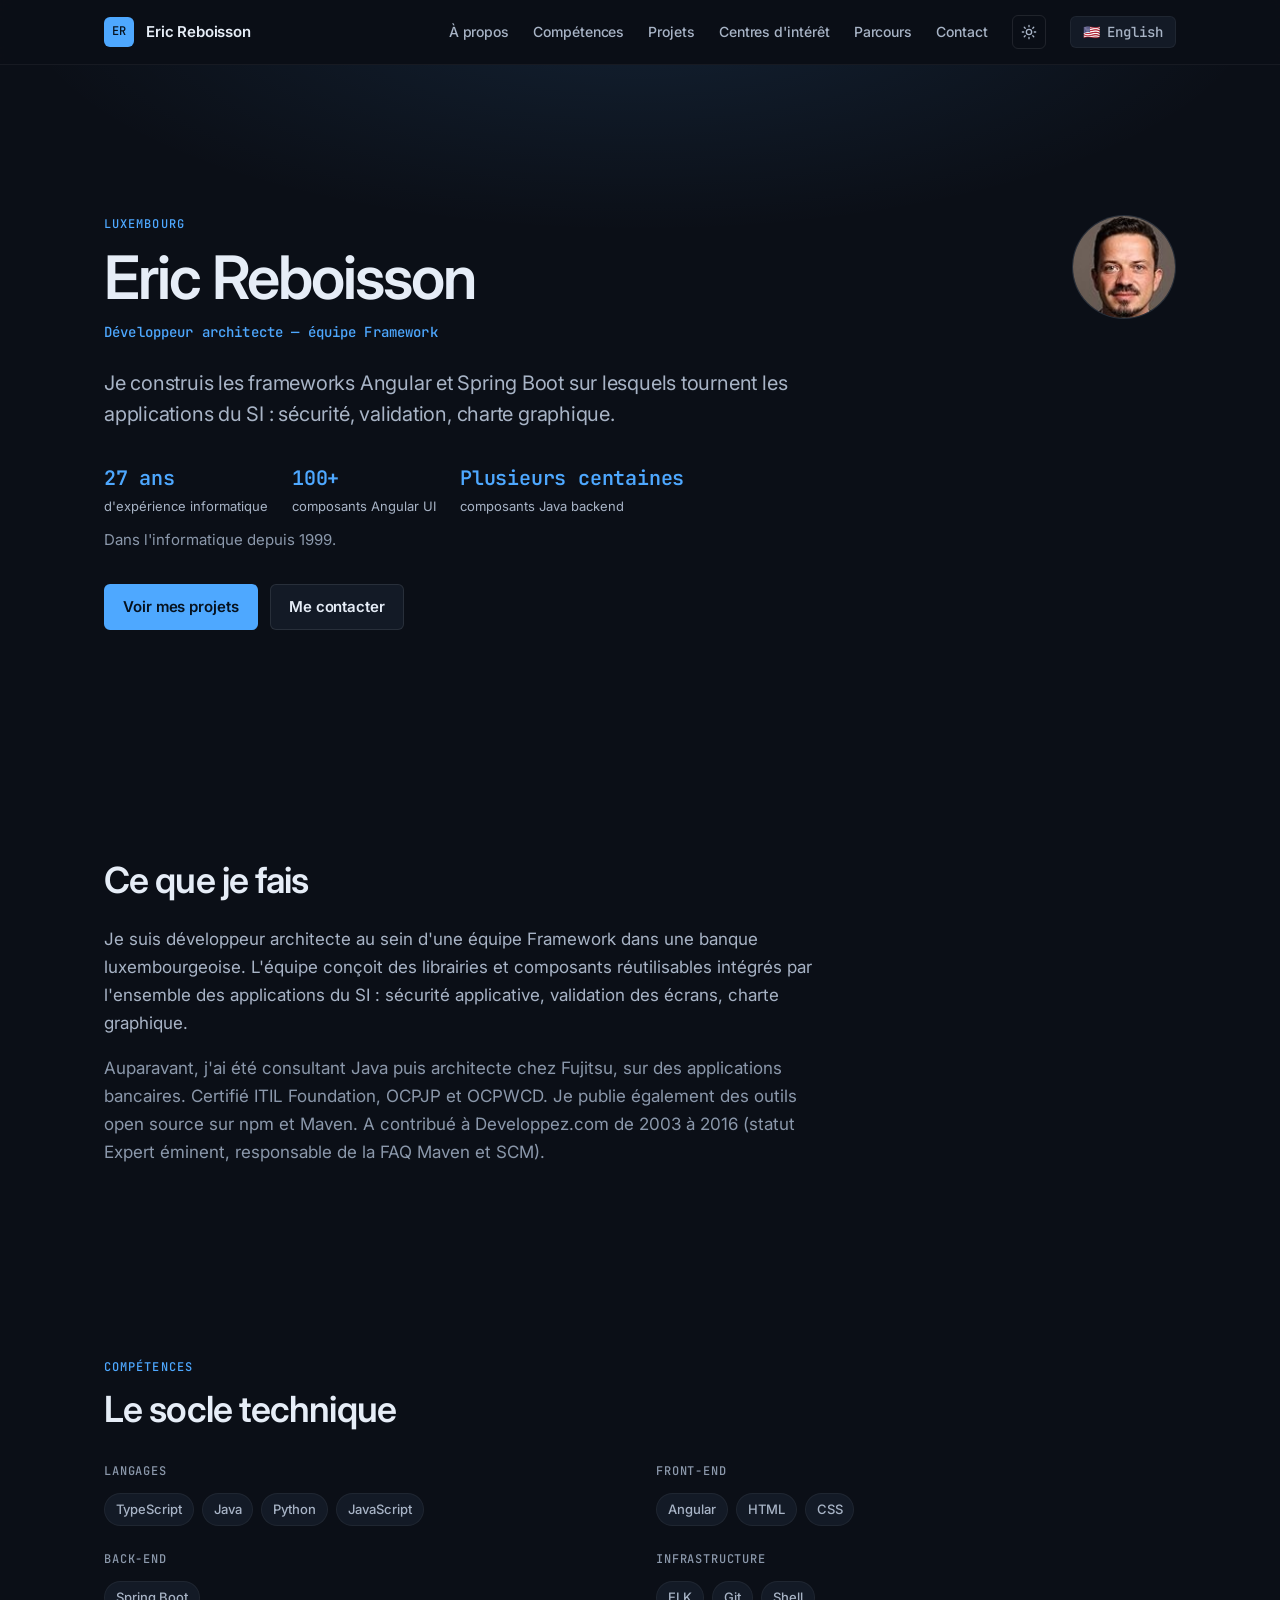
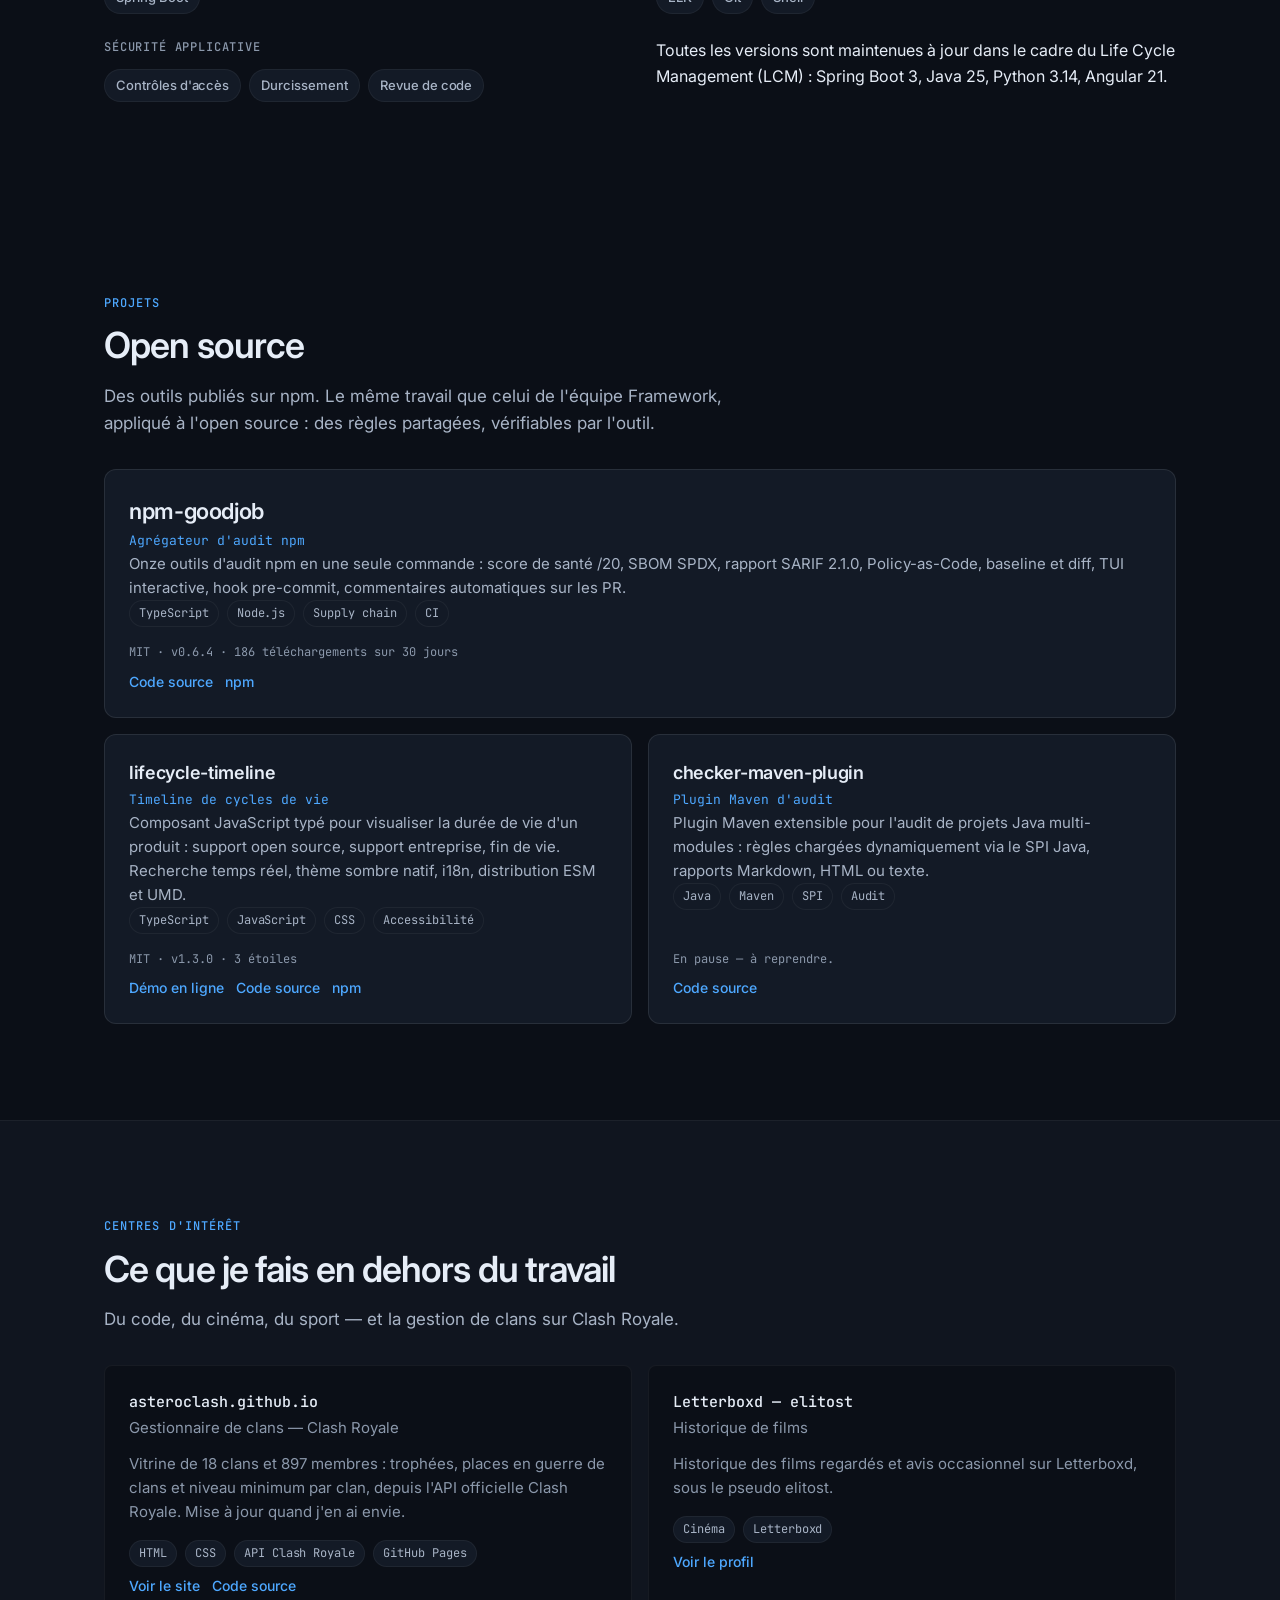
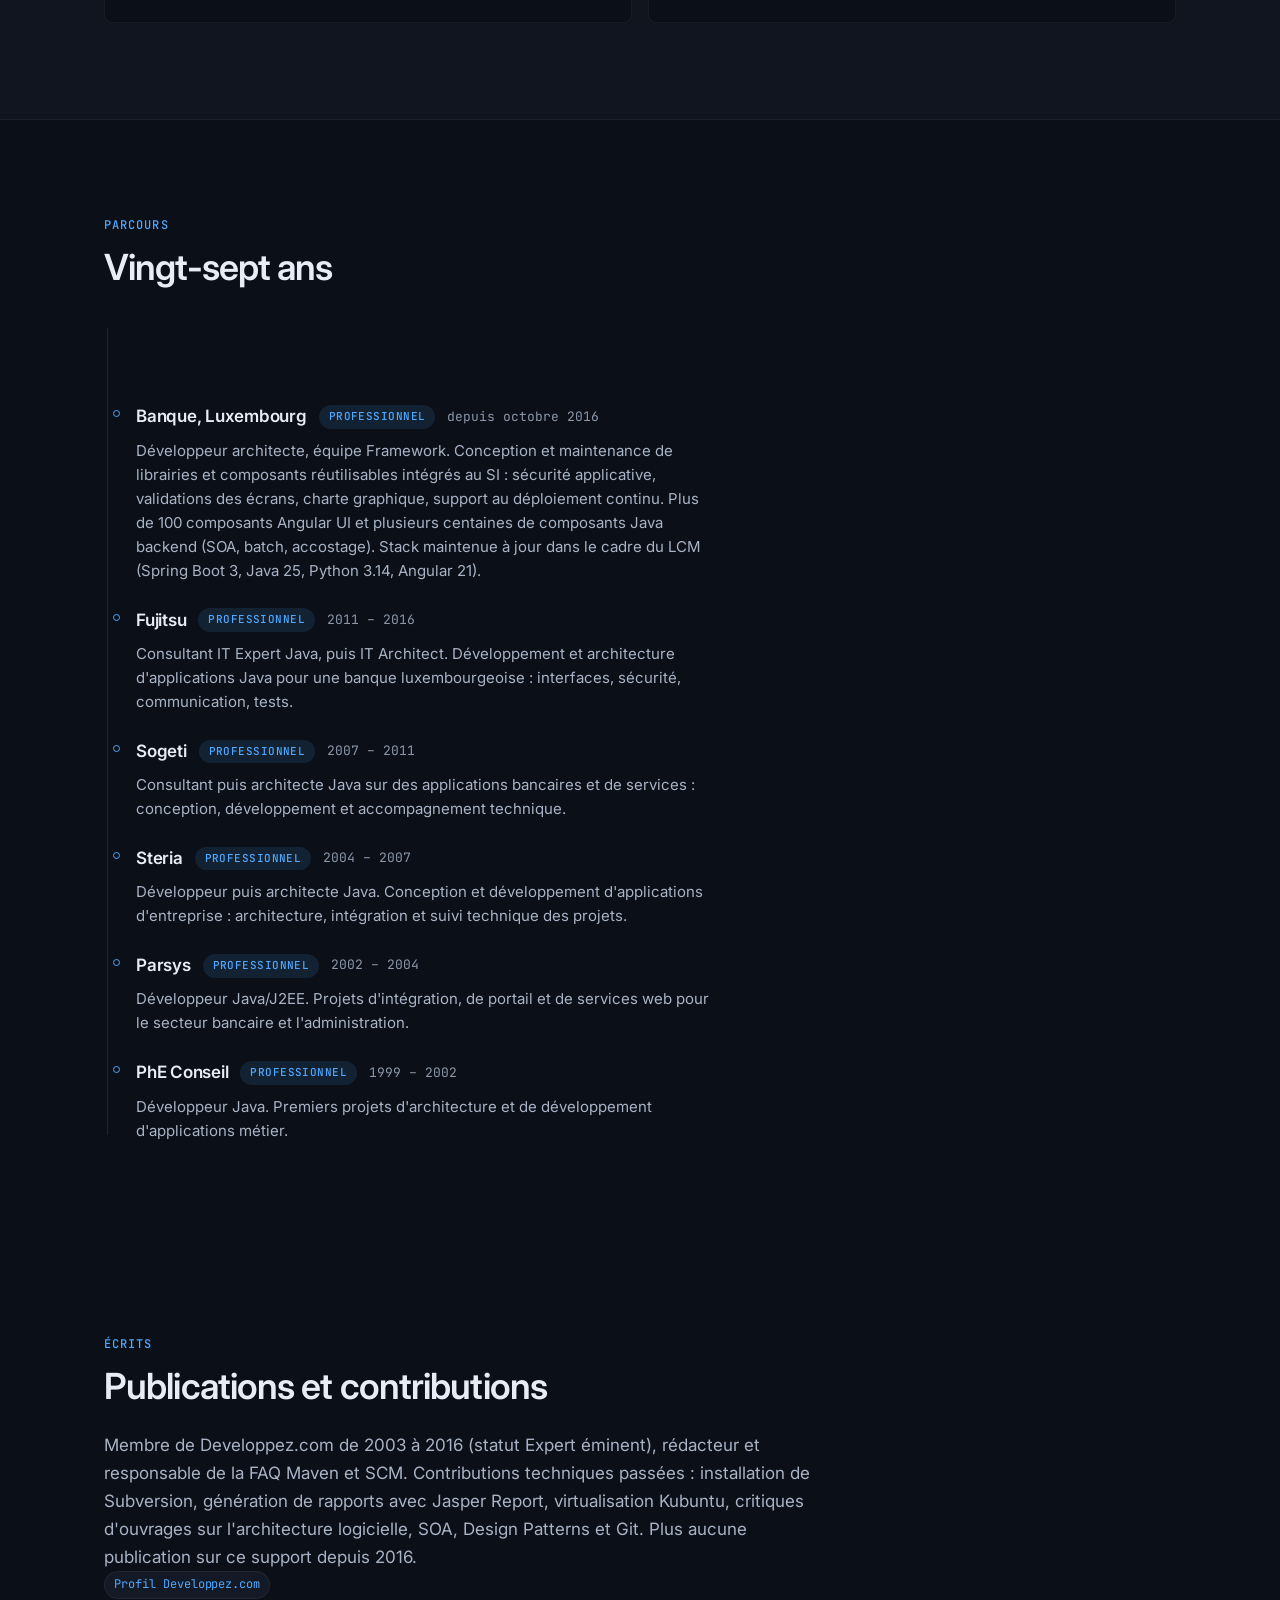
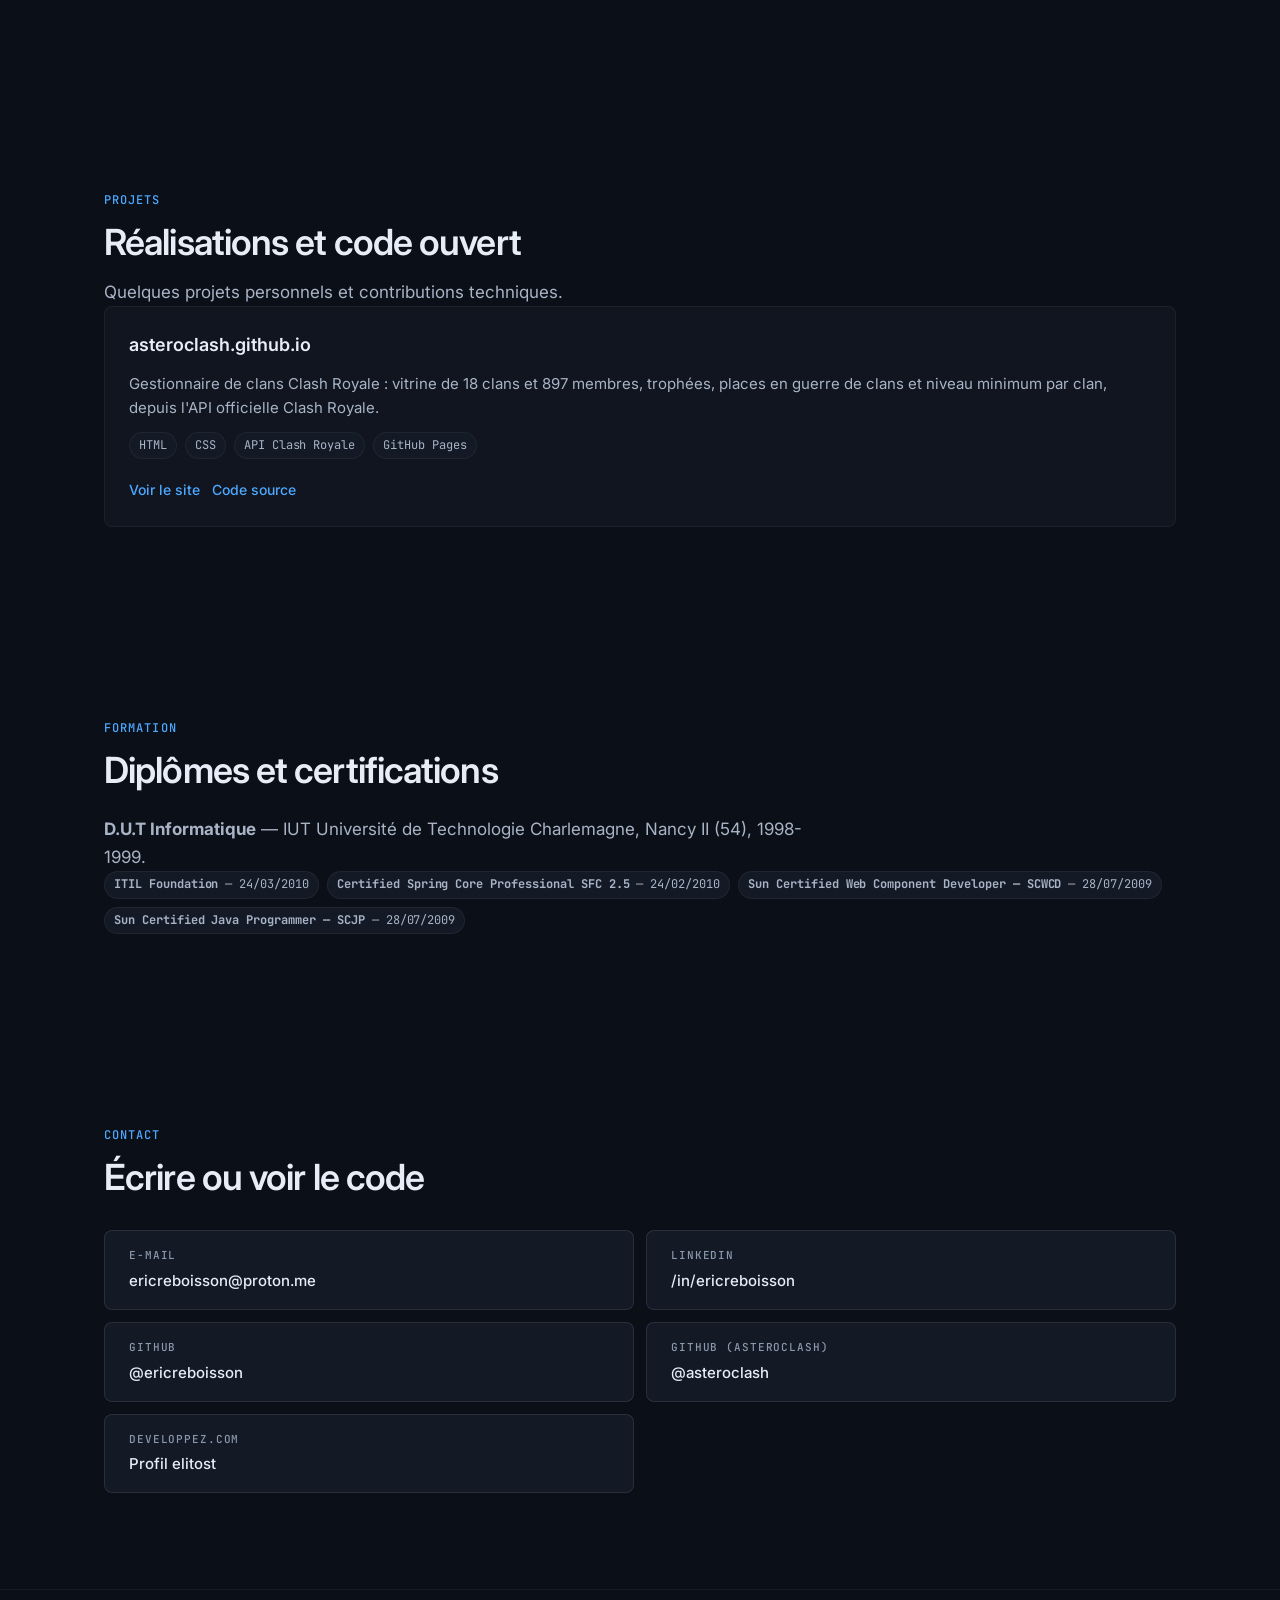
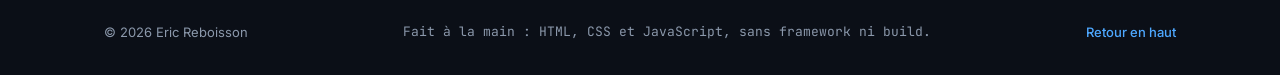
==== index.html @ 98c4a2ef "Ajouter section Projets, corriger sitemap et doublon --d - sitemap: ajouter index-en.html - Projets:" ====
<!DOCTYPE html>
<html lang="fr" data-theme="dark">
<head>
  <meta charset="UTF-8">
  <meta name="viewport" content="width=device-width, initial-scale=1">

  <!-- ===================================================================
       SEO — Modifiez title et description pour adapter la page à votre SEO.
       =================================================================== -->
  <title>Eric Reboisson — Développeur architecte, Luxembourg</title>
  <meta name="description" content="Développeur architecte au Luxembourg. Je construis des frameworks Angular et Spring Boot pour la sécurité applicative, la validation et la charte graphique des applications bancaires. Java, TypeScript, Python, open source.">
  <meta name="author" content="Eric Reboisson">
  <meta name="keywords" content="Spring Boot, Java, Python, Angular, TypeScript, sécurité applicative, architecture logicielle, SOA, batch, accostage, Luxembourg, ITIL, OCPJP, OCPWCD, développeur architecte, LCM, Developpez.com">
  <link rel="canonical" href="https://ericreboisson.github.io/">

  <!-- Open Graph — l'image est générée en 1200x630 (voir README) -->
  <meta property="og:type" content="website">
  <meta property="og:url" content="https://ericreboisson.github.io/">
  <meta property="og:title" content="Eric Reboisson — Développeur architecte">
  <meta property="og:description" content="Développeur architecte au Luxembourg. Je construis les frameworks Angular et Spring Boot sur lesquels tournent les applications du SI : sécurité, validation, charte graphique.">
  <meta property="og:image" content="https://ericreboisson.github.io/assets/og-image.png">
  <meta property="og:image:width" content="1200">
  <meta property="og:image:height" content="630">
  <meta property="og:locale" content="fr_LU">
  <meta property="og:site_name" content="Eric Reboisson">

  <!-- Twitter / X -->
  <meta name="twitter:card" content="summary_large_image">
  <meta name="twitter:title" content="Eric Reboisson — Développeur architecte">
  <meta name="twitter:description" content="Développeur architecte au Luxembourg. Frameworks Angular et Spring Boot, sécurité applicative, validation, charte graphique. Open source.">
  <meta name="twitter:image" content="https://ericreboisson.github.io/assets/og-image.png">

  <link rel="icon" href="assets/favicon.svg" type="image/svg+xml">

  <script type="application/ld+json">
  {
    "@context": "https://schema.org",
    "@type": "Person",
    "name": "Eric Reboisson",
    "jobTitle": "Développeur architecte",
    "worksFor": {
      "@type": "Organization",
      "name": "Banque, Luxembourg"
    },
    "knowsAbout": [
      "Spring Boot", "Java", "Python", "Angular", "TypeScript",
      "sécurité applicative", "architecture logicielle", "SOA", "batch", "accostage"
    ],
    "url": "https://ericreboisson.github.io/",
    "sameAs": [
      "https://www.linkedin.com/in/ericreboisson/",
      "https://github.com/ericreboisson",
      "https://www.developpez.com/user/profil/23974/elitost"
    ],
    "alumniOf": [
      {
        "@type": "Organization",
        "name": "Fujitsu"
      }
    ]
  }
  </script>

  <!-- Typographies : Inter (texte) + JetBrains Mono (labels techniques) -->
  <link rel="preconnect" href="https://fonts.googleapis.com">
  <link rel="preconnect" href="https://fonts.gstatic.com" crossorigin>
  <link rel="stylesheet" href="https://fonts.googleapis.com/css2?family=Inter:wght@300;400;500;600;700&family=JetBrains+Mono:wght@400;500&display=swap">

  <link rel="stylesheet" href="style.css?v=2">

  <!-- ===================================================================
       Thème : appliqué AVANT le premier rendu pour éviter le flash blanc.
       1. classe "js"  -> autorise le CSS à masquer les blocs à animer.
                          Sans JavaScript, cette classe est absente et
                          tout le contenu reste visible (repli progressif).
       2. data-theme   -> choix mémorisé, sinon thème sombre par défaut.
       =================================================================== -->
  <script>
    (function () {
      var r = document.documentElement;
      r.classList.add('js');
      try {
        var saved = localStorage.getItem('er-theme');
        r.setAttribute('data-theme', saved || 'dark');
      } catch (e) {
        r.setAttribute('data-theme', 'dark');
      }
    })();
  </script>
</head>

<body>
  <!-- Lien d'évitement : premier élément focusable, visible seulement au clavier -->
  <a class="skip-link" href="#contenu">Aller au contenu principal</a>

  <!-- ===================================================================
       EN-TÊTE — navigation + bascule de thème
       Pour ajouter un lien de nav : copiez un <li> et changez href + libellé.
       =================================================================== -->
  <header class="site-header">
    <div class="container header-inner">
      <a class="brand" href="#accueil">
        <span class="brand-mark" aria-hidden="true">ER</span>
        <span class="brand-name">Eric Reboisson</span>
      </a>

      <button class="nav-toggle" type="button"
              aria-expanded="false" aria-controls="nav-principale"
              aria-label="Ouvrir le menu de navigation">
        <span class="nav-toggle-bar" aria-hidden="true"></span>
        <span class="nav-toggle-bar" aria-hidden="true"></span>
        <span class="nav-toggle-bar" aria-hidden="true"></span>
      </button>

      <nav class="site-nav" id="nav-principale" aria-label="Navigation principale">
        <ul>
          <li><a href="#a-propos">À propos</a></li>
          <li><a href="#competences">Compétences</a></li>
          <li><a href="#projets">Projets</a></li>
          <li><a href="#centres-interet">Centres d'intérêt</a></li>
          <li><a href="#parcours">Parcours</a></li>
          <li><a href="#contact">Contact</a></li>
        </ul>
        <!-- Bascule clair / sombre. Le libellé est mis à jour par script.js. -->
        <button class="theme-toggle" type="button" aria-label="Passer en thème clair" aria-pressed="false">
          <svg class="icon-sun" viewBox="0 0 24 24" width="16" height="16" fill="none" stroke="currentColor" stroke-width="2" stroke-linecap="round" aria-hidden="true">
            <circle cx="12" cy="12" r="4"></circle>
            <path d="M12 2v2M12 20v2M4.9 4.9l1.4 1.4M17.7 17.7l1.4 1.4M2 12h2M20 12h2M4.9 19.1l1.4-1.4M17.7 6.3l1.4-1.4"></path>
          </svg>
          <svg class="icon-moon" viewBox="0 0 24 24" width="16" height="16" fill="none" stroke="currentColor" stroke-width="2" stroke-linecap="round" aria-hidden="true">
            <path d="M21 12.8A9 9 0 1 1 11.2 3a7 7 0 0 0 9.8 9.8z"></path>
          </svg>
        </button>
        <!-- Changement de langue -->
        <a class="lang-switch" href="index-en.html" hreflang="en">🇺🇸 English</a>
      </nav>
    </div>
  </header>

  <main id="contenu" tabindex="-1">

    <!-- =================================================================
         1. HERO — modifiez le nom, le rôle, l'accroche et les 2 boutons.
         ================================================================= -->
    <section class="hero" id="accueil">
      <div class="container hero-inner">
        <div class="hero-text">
          <p class="eyebrow reveal">Luxembourg</p>
          <h1 class="reveal" style="--d:1">Eric Reboisson</h1>
          <p class="hero-role reveal" style="--d:2">Développeur architecte — équipe Framework</p>
          <p class="hero-pitch reveal" style="--d:3">
            Je construis les frameworks Angular et Spring Boot sur lesquels tournent
            les applications du SI : sécurité, validation, charte graphique.
          </p>
          <div class="hero-metrics reveal" style="--d:4">
            <span class="hero-metric">
              <span class="hero-metric-value">27 ans</span>
              <span class="hero-metric-label">d'expérience informatique</span>
            </span>
            <span class="hero-metric">
              <span class="hero-metric-value">100+</span>
              <span class="hero-metric-label">composants Angular UI</span>
            </span>
            <span class="hero-metric">
              <span class="hero-metric-value">Plusieurs centaines</span>
              <span class="hero-metric-label">composants Java backend</span>
            </span>
          </div>
          <p class="hero-since reveal" style="--d:5">Dans l'informatique depuis 1999.</p>
          <div class="hero-actions reveal" style="--d:6">
            <a class="btn btn-primary" href="#projets">Voir mes projets</a>
            <a class="btn btn-ghost" href="#contact">Me contacter</a>
          </div>
        </div>

        <div class="hero-avatar reveal" style="--d:2">
          <!-- Photo 100x100. Déposez votre image 800x800 dans assets/avatar.jpg
               pour remplacer celle-ci (README, section « Remplacer la photo »). -->
          <img src="assets/avatar.jpg" width="88" height="88"
               alt="Portrait d'Eric Reboisson" decoding="async">
        </div>
      </div>
    </section>

    <!-- =================================================================
         2. À PROPOS — deux paragraphes. Restez factuel, n'ajoutez pas
         de promesse que vous ne pouvez pas tenir.
         ================================================================= -->
    <section class="section" id="a-propos" aria-labelledby="titre-a-propos">
      <div class="container">
        <p class="eyebrow reveal">À propos</p>
        <h2 class="section-title reveal" id="titre-a-propos" style="--d:1">Ce que je fais</h2>
        <div class="prose reveal" style="--d:2">
          <p>
            Je suis développeur architecte au sein d'une équipe Framework dans une banque
            luxembourgeoise. L'équipe conçoit des librairies et composants réutilisables
            intégrés par l'ensemble des applications du SI : sécurité applicative, validation
            des écrans, charte graphique.
          </p>
          <p>
            Auparavant, j'ai été consultant Java puis architecte chez Fujitsu, sur des
            applications bancaires. Certifié ITIL Foundation, OCPJP et OCPWCD.
            Je publie également des outils open source sur npm et Maven. A contribué
            à Developpez.com de 2003 à 2016 (statut Expert éminent, responsable de la
            FAQ Maven et SCM).
          </p>
        </div>
      </div>
    </section>

    <!-- =================================================================
         3. COMPÉTENCES — un groupe = une ligne <li>. Dupliquez un groupe
         entier pour en ajouter un nouveau.
         ================================================================= -->
    <section class="section" id="competences" aria-labelledby="titre-competences">
      <div class="container">
        <p class="eyebrow reveal">Compétences</p>
        <h2 class="section-title reveal" id="titre-competences" style="--d:1">Le socle technique</h2>

        <ul class="skills">
          <li class="skill-group reveal" style="--d:2">
            <h3>Langages</h3>
            <ul class="chips">
              <li>TypeScript</li><li>Java</li><li>Python</li><li>JavaScript</li>
            </ul>
          </li>
          <li class="skill-group reveal" style="--d:3">
            <h3>Front-end</h3>
            <ul class="chips">
              <li>Angular</li><li>HTML</li><li>CSS</li>
            </ul>
          </li>
          <li class="skill-group reveal" style="--d:4">
            <h3>Back-end</h3>
            <ul class="chips">
              <li>Spring Boot</li>
            </ul>
          </li>
          <li class="skill-group reveal" style="--d:5">
            <h3>Infrastructure</h3>
            <ul class="chips">
              <li>ELK</li><li>Git</li><li>Shell</li>
            </ul>
          </li>
          <li class="skill-group reveal" style="--d:6">
            <h3>Sécurité applicative</h3>
            <ul class="chips">
              <li>Contrôles d'accès</li><li>Durcissement</li><li>Revue de code</li>
            </ul>
          </li>
          <li class="skill-group reveal" style="--d:7">
            <p class="skill-note">
              Toutes les versions sont maintenues à jour dans le cadre du Life Cycle Management (LCM) :
              Spring Boot 3, Java 25, Python 3.14, Angular 21.
            </p>
          </li>
        </ul>
      </div>
    </section>

    <!-- =================================================================
         4. PROJETS — pour ajouter un projet : copiez un <article> complet.
         La première carte (class="project project-featured") occupe deux
         colonnes sur grand écran : c'est la mise en avant.
         ================================================================= -->
    <section class="section" id="projets" aria-labelledby="titre-projets">
      <div class="container">
        <p class="eyebrow reveal">Projets</p>
        <h2 class="section-title reveal" id="titre-projets" style="--d:1">Open source</h2>
        <p class="section-lead reveal" style="--d:2">
          Des outils publiés sur npm. Le même travail que celui de l'équipe Framework,
          appliqué à l'open source : des règles partagées, vérifiables par l'outil.
        </p>

        <div class="projects">

          <!-- Projet 1 — chef de file : npm-goodjob -->
          <article class="project project-featured reveal" style="--d:3">
            <header class="project-head">
              <h3>npm-goodjob</h3>
              <p class="project-tagline">Agrégateur d'audit npm</p>
            </header>
            <p class="project-desc">
              Onze outils d'audit npm en une seule commande : score de santé /20,
              SBOM SPDX, rapport SARIF 2.1.0, Policy-as-Code, baseline et diff,
              TUI interactive, hook pre-commit, commentaires automatiques sur les PR.
            </p>
            <ul class="chips chips-sm">
              <li>TypeScript</li><li>Node.js</li><li>Supply chain</li><li>CI</li>
            </ul>
            <p class="project-proof">MIT · v0.6.4 · 186 téléchargements sur 30 jours</p>
            <p class="project-links">
              <a href="https://github.com/ericreboisson/npm-goodjob" target="_blank" rel="noopener noreferrer">
                Code source<span class="sr-only"> (ouvre un nouvel onglet)</span>
              </a>
              <a href="https://www.npmjs.com/package/npm-goodjob" target="_blank" rel="noopener noreferrer">
                npm<span class="sr-only"> (ouvre un nouvel onglet)</span>
              </a>
            </p>
          </article>

          <!-- Projet 2 — lifecycle-timeline (démo en ligne) -->
          <article class="project reveal" style="--d:4">
            <header class="project-head">
              <h3>lifecycle-timeline</h3>
              <p class="project-tagline">Timeline de cycles de vie</p>
            </header>
            <p class="project-desc">
              Composant JavaScript typé pour visualiser la durée de vie d'un produit :
              support open source, support entreprise, fin de vie. Recherche temps réel,
              thème sombre natif, i18n, distribution ESM et UMD.
            </p>
            <ul class="chips chips-sm">
              <li>TypeScript</li><li>JavaScript</li><li>CSS</li><li>Accessibilité</li>
            </ul>
            <p class="project-proof">MIT · v1.3.0 · 3 étoiles</p>
            <p class="project-links">
              <a class="link-demo" href="https://ericreboisson.github.io/lifecycle-timeline/" target="_blank" rel="noopener noreferrer">
                Démo en ligne<span class="sr-only"> (ouvre un nouvel onglet)</span>
              </a>
              <a href="https://github.com/ericreboisson/lifecycle-timeline" target="_blank" rel="noopener noreferrer">
                Code source<span class="sr-only"> (ouvre un nouvel onglet)</span>
              </a>
              <a href="https://www.npmjs.com/package/lifecycle-timeline" target="_blank" rel="noopener noreferrer">
                npm<span class="sr-only"> (ouvre un nouvel onglet)</span>
              </a>
            </p>
          </article>

          <!-- Projet 3 — checker-maven-plugin (en pause, annoncé honnêtement) -->
          <article class="project reveal" style="--d:5">
            <header class="project-head">
              <h3>checker-maven-plugin</h3>
              <p class="project-tagline">Plugin Maven d'audit</p>
            </header>
            <p class="project-desc">
              Plugin Maven extensible pour l'audit de projets Java multi-modules :
              règles chargées dynamiquement via le SPI Java, rapports Markdown,
              HTML ou texte.
            </p>
            <ul class="chips chips-sm">
              <li>Java</li><li>Maven</li><li>SPI</li><li>Audit</li>
            </ul>
            <p class="project-proof project-proof-paused">En pause — à reprendre.</p>
            <p class="project-links">
              <a href="https://github.com/ericreboisson/checker-maven-plugin" target="_blank" rel="noopener noreferrer">
                Code source<span class="sr-only"> (ouvre un nouvel onglet)</span>
              </a>
            </p>
          </article>

        </div>
      </div>
    </section>

    <!-- =================================================================
         5. CENTRES D'INTÉRÊT — ce que je fais en dehors du travail.
         ================================================================= -->
    <section class="section section-recessed" id="centres-interet" aria-labelledby="titre-centres-interet">
      <div class="container">
        <p class="eyebrow reveal">Centres d'intérêt</p>
        <h2 class="section-title reveal" id="titre-centres-interet" style="--d:1">Ce que je fais en dehors du travail</h2>
        <p class="section-lead reveal" style="--d:2">
          Du code, du cinéma, du sport — et la gestion de clans sur Clash Royale.
        </p>

        <div class="hobbies">
          <article class="hobby reveal" style="--d:3">
            <h3>asteroclash.github.io</h3>
            <p>Gestionnaire de clans — Clash Royale</p>
            <p class="hobby-desc">
              Vitrine de 18 clans et 897 membres : trophées, places en guerre de
              clans et niveau minimum par clan, depuis l'API officielle Clash
              Royale. Mise à jour quand j'en ai envie.
            </p>
            <ul class="chips chips-sm">
              <li>HTML</li><li>CSS</li><li>API Clash Royale</li><li>GitHub Pages</li>
            </ul>
            <p class="project-links">
              <a href="https://asteroclash.github.io/" target="_blank" rel="noopener noreferrer">
                Voir le site<span class="sr-only"> (ouvre un nouvel onglet)</span>
              </a>
              <a href="https://github.com/asteroclash/asteroclash.github.io" target="_blank" rel="noopener noreferrer">
                Code source<span class="sr-only"> (ouvre un nouvel onglet)</span>
              </a>
            </p>
          </article>

          <article class="hobby reveal" style="--d:4">
            <h3>Letterboxd — elitost</h3>
            <p>Historique de films</p>
            <p class="hobby-desc">
              Historique des films regardés et avis occasionnel sur Letterboxd,
              sous le pseudo elitost.
            </p>
            <ul class="chips chips-sm">
              <li>Cinéma</li><li>Letterboxd</li>
            </ul>
            <p class="project-links">
              <a href="https://letterboxd.com/elitost/" target="_blank" rel="noopener noreferrer">
                Voir le profil<span class="sr-only"> (ouvre un nouvel onglet)</span>
              </a>
            </p>
          </article>
        </div>
      </div>
    </section>

    <!-- =================================================================
         6. PARCOURS — les entrées "Bénévolat" et "Professionnel" sont
         volontairement distinctes. Ajoutez une <li> pour un nouveau poste.
         ================================================================= -->
    <section class="section" id="parcours" aria-labelledby="titre-parcours">
      <div class="container">
        <p class="eyebrow reveal">Parcours</p>
        <h2 class="section-title reveal" id="titre-parcours" style="--d:1">Vingt-sept ans</h2>

        <ol class="timeline">
          <li class="timeline-item reveal" style="--d:2">
            <div class="timeline-marker" aria-hidden="true"></div>
            <div class="timeline-body">
              <p class="timeline-meta">
                <span class="timeline-org">Developpez.com</span>
                <span class="badge badge-volunteer">Bénévolat</span>
                <span class="timeline-period">depuis 2003</span>
              </p>
              <p class="timeline-desc">
                Rédacteur, contributeur et responsable de la FAQ Maven et SCM.
              </p>
            </div>
          </li>

          <li class="timeline-item reveal" style="--d:3">
            <div class="timeline-marker" aria-hidden="true"></div>
            <div class="timeline-body">
              <p class="timeline-meta">
                <span class="timeline-org">Banque, Luxembourg</span>
                <span class="badge badge-job">Professionnel</span>
                <span class="timeline-period">depuis octobre 2016</span>
              </p>
              <p class="timeline-desc">
                Développeur architecte, équipe Framework. Conception et maintenance
                de librairies et composants réutilisables intégrés au SI : sécurité
                applicative, validations des écrans, charte graphique, support au
                déploiement continu. Plus de 100 composants Angular UI et plusieurs
                centaines de composants Java backend (SOA, batch, accostage). Stack
                maintenue à jour dans le cadre du LCM (Spring Boot 3, Java 25,
                Python 3.14, Angular 21).
              </p>
            </div>
          </li>

          <li class="timeline-item reveal" style="--d:4">
            <div class="timeline-marker" aria-hidden="true"></div>
            <div class="timeline-body">
              <p class="timeline-meta">
                <span class="timeline-org">Fujitsu</span>
                <span class="badge badge-job">Professionnel</span>
                <span class="timeline-period">2011 – 2016</span>
              </p>
              <p class="timeline-desc">
                Consultant IT Expert Java, puis IT Architect. Développement et
                architecture d'applications Java pour une banque luxembourgeoise :
                interfaces, sécurité, communication, tests.
              </p>
            </div>
          </li>

          <li class="timeline-item reveal" style="--d:5">
            <div class="timeline-marker" aria-hidden="true"></div>
            <div class="timeline-body">
              <p class="timeline-meta">
                <span class="timeline-org">Sogeti</span>
                <span class="badge badge-job">Professionnel</span>
                <span class="timeline-period">2007 – 2011</span>
              </p>
              <p class="timeline-desc">
                Consultant puis architecte Java sur des applications bancaires et
                de services : conception, développement et accompagnement technique.
              </p>
            </div>
          </li>

          <li class="timeline-item reveal" style="--d:6">
            <div class="timeline-marker" aria-hidden="true"></div>
            <div class="timeline-body">
              <p class="timeline-meta">
                <span class="timeline-org">Steria</span>
                <span class="badge badge-job">Professionnel</span>
                <span class="timeline-period">2004 – 2007</span>
              </p>
              <p class="timeline-desc">
                Développeur puis architecte Java. Conception et développement
                d'applications d'entreprise : architecture, intégration et suivi
                technique des projets.
              </p>
            </div>
          </li>

          <li class="timeline-item reveal" style="--d:7">
            <div class="timeline-marker" aria-hidden="true"></div>
            <div class="timeline-body">
              <p class="timeline-meta">
                <span class="timeline-org">Parsys</span>
                <span class="badge badge-job">Professionnel</span>
                <span class="timeline-period">2002 – 2004</span>
              </p>
              <p class="timeline-desc">
                Développeur Java/J2EE. Projets d'intégration, de portail et de
                services web pour le secteur bancaire et l'administration.
              </p>
            </div>
          </li>

          <li class="timeline-item reveal" style="--d:8">
            <div class="timeline-marker" aria-hidden="true"></div>
            <div class="timeline-body">
              <p class="timeline-meta">
                <span class="timeline-org">PhE Conseil</span>
                <span class="badge badge-job">Professionnel</span>
                <span class="timeline-period">1999 – 2002</span>
              </p>
              <p class="timeline-desc">
                Développeur Java. Premiers projets d'architecture et de développement
                d'applications métier.
              </p>
            </div>
          </li>
        </ol>
      </div>
    </section>

    <!-- =================================================================
         6bis. ÉCRITS — publications et contributions techniques.
         ================================================================= -->
    <section class="section" id="ecrits" aria-labelledby="titre-ecrits">
      <div class="container">
        <p class="eyebrow reveal">Écrits</p>
        <h2 class="section-title reveal" id="titre-ecrits" style="--d:1">Publications et contributions</h2>
        <div class="prose reveal" style="--d:2">
          <p>
            Membre de Developpez.com de 2003 à 2016 (statut Expert éminent),
            rédacteur et responsable de la FAQ Maven et SCM. Contributions
            techniques passées : installation de Subversion, génération de
            rapports avec Jasper Report, virtualisation Kubuntu, critiques
            d'ouvrages sur l'architecture logicielle, SOA, Design Patterns
            et Git. Plus aucune publication sur ce support depuis 2016.
          </p>
        </div>
        <ul class="chips chips-sm reveal" style="--d:3">
          <li><a href="https://www.developpez.com/user/profil/23974/elitost" target="_blank" rel="noopener noreferrer">Profil Developpez.com<span class="sr-only"> (ouvre un nouvel onglet)</span></a></li>
        </ul>
      </div>
    </section>

    <!-- =================================================================
         6bis. PROJETS — réalisations et code ouvert.
         ================================================================= -->
    <section class="section" id="projets" aria-labelledby="titre-projets">
      <div class="container">
        <p class="eyebrow reveal">Projets</p>
        <h2 class="section-title reveal" id="titre-projets" style="--d:1">Réalisations et code ouvert</h2>
        <p class="section-lead reveal" style="--d:2">
          Quelques projets personnels et contributions techniques.
        </p>
        <ul class="projects-grid reveal" style="--d:3">
          <li class="project-card reveal" style="--d:4">
            <h3 class="project-title">asteroclash.github.io</h3>
            <p class="project-desc">
              Gestionnaire de clans Clash Royale : vitrine de 18 clans et
              897 membres, trophées, places en guerre de clans et niveau
              minimum par clan, depuis l'API officielle Clash Royale.
            </p>
            <ul class="chips chips-sm">
              <li>HTML</li><li>CSS</li><li>API Clash Royale</li><li>GitHub Pages</li>
            </ul>
            <p class="project-links">
              <a href="https://asteroclash.github.io/" target="_blank" rel="noopener noreferrer">
                Voir le site<span class="sr-only"> (ouvre un nouvel onglet)</span>
              </a>
              <a href="https://github.com/asteroclash/asteroclash.github.io" target="_blank" rel="noopener noreferrer">
                Code source<span class="sr-only"> (ouvre un nouvel onglet)</span>
              </a>
            </p>
          </li>
          <!-- Ajoutez d'autres projets ici, en répliquant le <li> ci-dessus -->
        </ul>
      </div>
    </section>

    <!-- =================================================================
         7. FORMATION — diplômes et certifications.
         ================================================================= -->
    <section class="section" id="formation" aria-labelledby="titre-formation">
      <div class="container">
        <p class="eyebrow reveal">Formation</p>
        <h2 class="section-title reveal" id="titre-formation" style="--d:1">Diplômes et certifications</h2>
        <div class="prose reveal" style="--d:2">
          <p>
            <strong>D.U.T Informatique</strong> — IUT Université de Technologie Charlemagne, Nancy II (54),
            1998-1999.
          </p>
        </div>
        <ul class="chips chips-sm reveal" style="--d:3">
          <li><strong>ITIL Foundation</strong> — 24/03/2010</li>
          <li><strong>Certified Spring Core Professional SFC 2.5</strong> — 24/02/2010</li>
          <li><strong>Sun Certified Web Component Developer — SCWCD</strong> — 28/07/2009</li>
          <li><strong>Sun Certified Java Programmer — SCJP</strong> — 28/07/2009</li>
        </ul>
      </div>
    </section>

    <!-- =================================================================
         8. CONTACT — quatre liens, aucun formulaire, aucun backend.
         Modifiez les href ci-dessous pour changer de coordonnées.
         ================================================================= -->
    <section class="section" id="contact" aria-labelledby="titre-contact">
      <div class="container">
        <p class="eyebrow reveal">Contact</p>
        <h2 class="section-title reveal" id="titre-contact" style="--d:1">Écrire ou voir le code</h2>

        <ul class="contact-list">
          <li class="contact-item reveal" style="--d:2">
            <span class="contact-label">E-mail</span>
            <a class="contact-value" href="mailto:ericreboisson@proton.me">ericreboisson@proton.me</a>
          </li>
          <li class="contact-item reveal" style="--d:3">
            <span class="contact-label">LinkedIn</span>
            <a class="contact-value" href="https://www.linkedin.com/in/ericreboisson/" target="_blank" rel="noopener noreferrer">
              /in/ericreboisson<span class="sr-only"> (ouvre un nouvel onglet)</span>
            </a>
          </li>
          <li class="contact-item reveal" style="--d:4">
            <span class="contact-label">GitHub</span>
            <a class="contact-value" href="https://github.com/ericreboisson" target="_blank" rel="noopener noreferrer">
              @ericreboisson<span class="sr-only"> (ouvre un nouvel onglet)</span>
            </a>
          </li>
          <li class="contact-item reveal" style="--d:5">
            <span class="contact-label">GitHub (asteroclash)</span>
            <a class="contact-value" href="https://github.com/asteroclash" target="_blank" rel="noopener noreferrer">
              @asteroclash<span class="sr-only"> (ouvre un nouvel onglet)</span>
            </a>
          </li>
          <li class="contact-item reveal" style="--d:6">
            <span class="contact-label">Developpez.com</span>
            <a class="contact-value" href="https://www.developpez.com/user/profil/23974/elitost" target="_blank" rel="noopener noreferrer">
              Profil elitost<span class="sr-only"> (ouvre un nouvel onglet)</span>
            </a>
          </li>
        </ul>
      </div>
    </section>

  </main>

  <!-- =====================================================================
       8. PIED DE PAGE
       ===================================================================== -->
  <footer class="site-footer">
    <div class="container footer-inner">
      <p>&copy; <span id="annee"></span> Eric Reboisson</p>
      <p class="footer-note">Fait à la main : HTML, CSS et JavaScript, sans framework ni build.</p>
      <a class="footer-top" href="#accueil">Retour en haut</a>
    </div>
  </footer>

  <script src="script.js?v=2" defer></script>
</body>
</html>
---- style.css ----
/* =============================================================================
   Eric Reboisson — feuille de style
   -----------------------------------------------------------------------------
   Sommaire
     1. Jetons de design (variables CSS)   -> MODIFIEZ ICI LES COULEURS
     2. Bases et réinitialisation
     3. Utilitaires (accessibilité)
     4. Animations d'apparition au scroll
     5. En-tête et navigation
     6. Hero
     7. Sections, titres
     8. Compétences
     9. Projets
     10. Loisirs
     11. Parcours
     12. Contact
     13. Pied de page
     14. Points de rupture
   ========================================================================== */

/* =============================================================================
   1. JETONS DE DESIGN
   Toutes les couleurs de la page viennent d'ici. Le thème sombre est la valeur
   par defaut ; le theme clair est pose sur [data-theme="light"].
   Pour changer la couleur d'accent, modifiez --accent (et --accent-hover).
   ========================================================================== */

:root {
  /* --- Couleurs : theme sombre (defaut) --- */
  --bg:            #0B0F17;
  --panel:         #10151F;
  --surface:       #131A26;
  --border:        rgba(255, 255, 255, 0.09);
  --border-subtle: rgba(255, 255, 255, 0.05);
  --text:          #E6EDF7;
  --text-2:        #A8B4C6;
  --text-3:        #8B98AB;
  --accent:        #4EA8FF;
  --accent-hover:  #7BBEFF;
  --accent-soft:   rgba(78, 168, 255, 0.12);
  --btn-primary-bg: #4EA8FF;
  --btn-primary-fg: #06121F;

  /* --- Typographie --- */
  --font-sans: 'Inter', -apple-system, BlinkMacSystemFont, 'Segoe UI', Roboto, 'Helvetica Neue', Arial, sans-serif;
  --font-mono: 'JetBrains Mono', ui-monospace, SFMono-Regular, 'SF Mono', Menlo, Consolas, monospace;

  /* --- Echelle d'espacement (grille de 8 px) --- */
  --sp-1: 4px;
  --sp-2: 8px;
  --sp-3: 12px;
  --sp-4: 16px;
  --sp-5: 24px;
  --sp-6: 32px;
  --sp-7: 48px;
  --sp-8: 64px;
  --sp-9: 96px;

  /* --- Rayons --- */
  --r-sm: 6px;
  --r-md: 8px;
  --r-lg: 12px;

  /* --- Structure --- */
  --container: 1120px;
  --header-h: 60px;

  /* --- Mouvement --- */
  --ease: cubic-bezier(0.16, 1, 0.3, 1);
  --dur: 600ms;
}

[data-theme="light"] {
  --bg:            #FFFFFF;
  --panel:         #F6F8FB;
  --surface:       #FFFFFF;
  --border:        #D8E0EA;
  --border-subtle: #E9EEF4;
  --text:          #0B1220;
  --text-2:        #3D4A5C;
  --text-3:        #55637A;
  --accent:        #0A66C4;
  --accent-hover:  #0857A6;
  --accent-soft:   rgba(10, 102, 196, 0.09);
  --btn-primary-bg: #0A66C4;
  --btn-primary-fg: #FFFFFF;
}

/* =============================================================================
   2. BASES ET REINITIALISATION
   ========================================================================== */

*, *::before, *::after { box-sizing: border-box; }

* { margin: 0; padding: 0; }

html {
  -webkit-text-size-adjust: 100%;
  scroll-behavior: smooth;
  /* Compense la hauteur de l'en-tete colle lors d'un saut d'ancre. */
  scroll-padding-top: calc(var(--header-h) + 16px);
}

body {
  font-family: var(--font-sans);
  /* cv01 / ss03 : les variantes OpenType d'Inter, pour un rendu plus geometrique. */
  font-feature-settings: 'cv01' 'ss03';
  background: var(--bg);
  color: var(--text);
  line-height: 1.6;
  -webkit-font-smoothing: antialiased;
  -moz-osx-font-smoothing: grayscale;
  /* Empeche tout debordement horizontal, source n°1 de mise en page cassee. */
  overflow-x: hidden;
}

/* Enfants de grille ou de flex : min-width: 0 les empeche de deborder de leur
   colonne quand ils contiennent une chaine insécable (URL, identifiant). */
.hero-text,
.project-head,
.timeline-body { min-width: 0; }

img { max-width: 100%; display: block; }

a { color: var(--accent); text-decoration: none; }
a:hover { color: var(--accent-hover); }

:focus-visible {
  outline: 2px solid var(--accent);
  outline-offset: 3px;
  border-radius: var(--r-sm);
}

ul, ol { list-style: none; }

.container {
  width: 100%;
  max-width: var(--container);
  margin-inline: auto;
  padding-inline: var(--sp-5);
}

/* =============================================================================
   3. UTILITAIRES (accessibilite)
   ========================================================================== */

/* Reserve aux lecteurs d'ecran : invisible, mais lu. */
.sr-only {
  position: absolute;
  width: 1px; height: 1px;
  padding: 0; margin: -1px;
  overflow: hidden;
  clip: rect(0 0 0 0);
  white-space: nowrap;
  border: 0;
}

/* Lien d'evitement : masque jusqu'a recevoir le focus. */
.skip-link {
  position: absolute;
  top: var(--sp-2);
  left: var(--sp-2);
  z-index: 100;
  padding: var(--sp-2) var(--sp-4);
  background: var(--accent);
  color: var(--btn-primary-fg);
  font-size: 0.875rem;
  font-weight: 600;
  border-radius: var(--r-sm);
  transform: translateY(-200%);
  transition: transform 200ms var(--ease);
}
.skip-link:focus { transform: translateY(0); color: var(--btn-primary-fg); }

/* =============================================================================
   4. ANIMATIONS D'APPARITION AU SCROLL
   Regle importante : l'etat masque n'existe que si la classe "js" est presente
   sur <html> (ajoutee par le script inline de index.html). Sans JavaScript,
   rien n'est masque et tout le contenu reste lisible.
   ========================================================================== */

.js .reveal {
  opacity: 0;
  transform: translateY(12px);
  transition:
    opacity var(--dur) var(--ease),
    transform var(--dur) var(--ease);
  /* --d : decalage en cascade, defini en HTML sur chaque bloc. */
  transition-delay: calc(var(--d, 0) * 80ms);
}

.js .reveal.is-visible {
  opacity: 1;
  transform: none;
}

/* Preference systeme : pas d'animation, et surtout rien de masque. */
@media (prefers-reduced-motion: reduce) {
  html { scroll-behavior: auto; }
  .js .reveal {
    opacity: 1;
    transform: none;
    transition: none;
  }
  * { animation-duration: 0.01ms !important; transition-duration: 0.01ms !important; }
}

/* =============================================================================
   5. EN-TETE ET NAVIGATION
   ========================================================================== */

.site-header {
  position: sticky;
  top: 0;
  z-index: 50;
  background: color-mix(in srgb, var(--bg) 82%, transparent);
  -webkit-backdrop-filter: blur(12px) saturate(140%);
  backdrop-filter: blur(12px) saturate(140%);
  border-bottom: 1px solid var(--border-subtle);
}

.header-inner {
  display: flex;
  align-items: center;
  justify-content: space-between;
  gap: var(--sp-4);
  height: var(--header-h);
}

.brand {
  display: flex;
  align-items: center;
  gap: var(--sp-3);
  color: var(--text);
  font-weight: 600;
  letter-spacing: -0.01em;
}

.brand-mark {
  display: grid;
  place-items: center;
  width: 30px; height: 30px;
  background: var(--accent);
  color: var(--btn-primary-fg);
  font-family: var(--font-mono);
  font-size: 0.75rem;
  font-weight: 500;
  letter-spacing: 0.02em;
  border-radius: var(--r-sm);
}

.brand-name { font-size: 0.9375rem; }

/* --- Bouton burger (mobile uniquement) --- */
.nav-toggle {
  display: none;
  flex-direction: column;
  justify-content: center;
  gap: 4px;
  width: 40px; height: 40px;
  padding: 0 9px;
  background: none;
  border: 1px solid var(--border);
  border-radius: var(--r-sm);
  cursor: pointer;
}
.nav-toggle-bar {
  display: block;
  height: 1.5px;
  width: 100%;
  background: var(--text);
  border-radius: 2px;
  transition: transform 260ms var(--ease), opacity 200ms var(--ease);
}
/* Etat ouvert : les trois barres forment une croix. */
.nav-toggle[aria-expanded="true"] .nav-toggle-bar:nth-child(1) { transform: translateY(5.5px) rotate(45deg); }
.nav-toggle[aria-expanded="true"] .nav-toggle-bar:nth-child(2) { opacity: 0; }
.nav-toggle[aria-expanded="true"] .nav-toggle-bar:nth-child(3) { transform: translateY(-5.5px) rotate(-45deg); }

/* --- Liens de navigation --- */
.site-nav {
  display: flex;
  align-items: center;
  gap: var(--sp-5);
}

.site-nav ul {
  display: flex;
  align-items: center;
  gap: var(--sp-5);
}

.site-nav a {
  color: var(--text-2);
  font-size: 0.875rem;
  font-weight: 500;
  letter-spacing: -0.005em;
  transition: color 180ms var(--ease);
}
.site-nav a:hover { color: var(--text); }

/* --- Bascule de theme --- */
.theme-toggle {
  display: grid;
  place-items: center;
  width: 34px; height: 34px;
  background: none;
  border: 1px solid var(--border);
  border-radius: var(--r-sm);
  color: var(--text-2);
  cursor: pointer;
  transition: color 180ms var(--ease), border-color 180ms var(--ease);
}
.theme-toggle:hover { color: var(--text); border-color: var(--text-3); }

/* Un seul des deux icones est visible selon le theme actif. */
.theme-toggle .icon-moon { display: none; }
[data-theme="light"] .theme-toggle .icon-sun { display: none; }
[data-theme="light"] .theme-toggle .icon-moon { display: block; }

/* --- Changeur de langue --- */
.lang-switch {
  display: inline-flex;
  align-items: center;
  gap: var(--sp-1);
  padding: var(--sp-1) var(--sp-3);
  background: var(--surface);
  border: 1px solid var(--border-subtle);
  border-radius: var(--r-sm);
  color: var(--text-2);
  font-size: 0.875rem;
  font-family: var(--font-mono);
  font-weight: 500;
  cursor: pointer;
  transition: color 180ms var(--ease), border-color 180ms var(--ease);
  text-decoration: none;
}
.lang-switch:hover { color: var(--text); border-color: var(--text-3); }

/* =============================================================================
   6. HERO
   ========================================================================== */

.hero {
  padding-block: clamp(var(--sp-8), 12vw, 150px) clamp(var(--sp-7), 8vw, 110px);
  /* Lueur radiale tres discrete : donne de la profondeur sans decor. */
  background:
    radial-gradient(ellipse 70% 50% at 50% -10%, var(--accent-soft), transparent 70%);
}

.hero-inner {
  display: grid;
  grid-template-columns: 1fr auto;
  align-items: start;
  gap: var(--sp-7);
}

.hero h1 {
  font-size: clamp(2.25rem, 7vw, 3.75rem);
  font-weight: 600;
  line-height: 1.05;
  letter-spacing: -0.035em;
  color: var(--text);
  margin-top: var(--sp-3);
}

.hero-role {
  margin-top: var(--sp-3);
  font-family: var(--font-mono);
  font-size: 0.875rem;
  font-weight: 500;
  letter-spacing: 0.01em;
  color: var(--accent);
}

.hero-pitch {
  margin-top: var(--sp-5);
  max-width: 56ch;
  font-size: clamp(1.0625rem, 1.6vw, 1.25rem);
  line-height: 1.55;
  letter-spacing: -0.011em;
  color: var(--text-2);
}

.hero-since {
  margin-top: var(--sp-3);
  font-size: 0.9375rem;
  color: var(--text-3);
}

.hero-metrics {
  display: flex;
  flex-wrap: wrap;
  gap: var(--sp-5);
  margin-top: var(--sp-6);
}

.hero-metric {
  display: flex;
  flex-direction: column;
}

.hero-metric-value {
  font-family: var(--font-mono);
  font-size: 1.25rem;
  font-weight: 600;
  color: var(--accent);
  letter-spacing: -0.01em;
}

.hero-metric-label {
  font-size: 0.8125rem;
  color: var(--text-2);
  margin-top: 2px;
}

.hero-actions {
  display: flex;
  flex-wrap: wrap;
  gap: var(--sp-3);
  margin-top: var(--sp-6);
}

/* --- Boutons --- */
.btn {
  display: inline-flex;
  align-items: center;
  justify-content: center;
  padding: 10px 18px;
  font-size: 0.9375rem;
  font-weight: 600;
  letter-spacing: -0.005em;
  border-radius: var(--r-sm);
  border: 1px solid transparent;
  transition: background-color 180ms var(--ease), color 180ms var(--ease),
              border-color 180ms var(--ease), transform 120ms var(--ease);
}
.btn:active { transform: scale(0.98); }

.btn-primary { background: var(--btn-primary-bg); color: var(--btn-primary-fg); }
.btn-primary:hover { background: var(--accent-hover); color: var(--btn-primary-fg); }

.btn-ghost {
  background: var(--surface);
  color: var(--text);
  border-color: var(--border);
}
.btn-ghost:hover { border-color: var(--text-3); color: var(--text); }

/* --- Avatar : 88 px, car la photo ne fait que 100x100 --- */
.hero-avatar img {
  width: 88px;
  height: 88px;
  border-radius: 50%;
  object-fit: cover;
  border: 1px solid var(--border);
  background: var(--surface);
}

/* =============================================================================
   7. SECTIONS ET TITRES
   ========================================================================== */

.section {
  padding-block: clamp(var(--sp-7), 8vw, var(--sp-9));
  /* Aucun trait de separation : c'est l'espacement qui structure la page. */
}

/* Section volontairement en retrait : les projets de loisir. */
.section-recessed {
  background: var(--panel);
  border-block: 1px solid var(--border-subtle);
}

.eyebrow {
  font-family: var(--font-mono);
  font-size: 0.75rem;
  font-weight: 500;
  letter-spacing: 0.09em;
  text-transform: uppercase;
  color: var(--accent);
}

.section-title {
  margin-top: var(--sp-3);
  font-size: clamp(1.625rem, 3.6vw, 2.25rem);
  font-weight: 600;
  line-height: 1.15;
  letter-spacing: -0.025em;
  color: var(--text);
}

.section-lead {
  margin-top: var(--sp-4);
  max-width: 62ch;
  font-size: 1.0625rem;
  line-height: 1.6;
  color: var(--text-2);
}

.prose {
  margin-top: var(--sp-5);
  max-width: 66ch;
  display: grid;
  gap: var(--sp-4);
  font-size: 1.0625rem;
  line-height: 1.65;
  color: var(--text-2);
}
.prose p + p { color: var(--text-3); }

/* =============================================================================
   8. COMPETENCES
   ========================================================================== */

.skills {
  display: grid;
  gap: var(--sp-5);
  margin-top: var(--sp-6);
}

.skill-group h3 {
  font-family: var(--font-mono);
  font-size: 0.75rem;
  font-weight: 500;
  letter-spacing: 0.07em;
  text-transform: uppercase;
  color: var(--text-3);
  margin-bottom: var(--sp-3);
}

.chips {
  display: flex;
  flex-wrap: wrap;
  gap: var(--sp-2);
}

.chips li {
  padding: 5px 11px;
  font-size: 0.8125rem;
  font-weight: 500;
  letter-spacing: -0.003em;
  color: var(--text-2);
  background: var(--surface);
  border: 1px solid var(--border-subtle);
  border-radius: 999px;
}

.chips-sm li {
  padding: 3px 9px;
  font-size: 0.75rem;
  font-family: var(--font-mono);
  font-weight: 400;
}

/* =============================================================================
   9. PROJETS
   ========================================================================== */

.projects {
  display: grid;
  grid-template-columns: repeat(2, minmax(0, 1fr));
  gap: var(--sp-4);
  margin-top: var(--sp-6);
}

.project {
  display: flex;
  flex-direction: column;
  padding: var(--sp-5);
  background: var(--surface);
  border: 1px solid var(--border);
  border-radius: var(--r-lg);
  transition: border-color 200ms var(--ease), transform 200ms var(--ease);
}
.project:hover { border-color: var(--text-3); }

/* Chef de file : occupe toute la largeur, Mise en avant. */
.project-featured { grid-column: 1 / -1; }

.project h3 {
  font-size: 1.125rem;
  font-weight: 600;
  letter-spacing: -0.017em;
  color: var(--text);
}
.project-featured h3 { font-size: 1.375rem; }

.project-tagline {
  margin-top: 2px;
  font-family: var(--font-mono);
  font-size: 0.8125rem;
  color: var(--accent);
}

.project-desc {
  margin-top: var(--sp-3);
  margin-bottom: var(--sp-4);
  font-size: 0.9375rem;
  line-height: 1.6;
  color: var(--text-2);
}

.project-proof {
  margin-top: auto;
  padding-top: var(--sp-4);
  font-family: var(--font-mono);
  font-size: 0.75rem;
  color: var(--text-3);
}

/* Etat honnete : le projet n'est pas annonce comme maintenu. */
.project-proof-paused { color: var(--text-3); }

.project-links {
  display: flex;
  flex-wrap: wrap;
  gap: var(--sp-4);
  margin-top: var(--sp-3);
  font-size: 0.875rem;
  font-weight: 500;
}

.link-demo { color: var(--accent); }

/* --- Captures d'ecran des projets --- */
.project-image {
  margin-top: var(--sp-4);
  border-radius: var(--r-md);
  overflow: hidden;
  background: var(--panel);
  border: 1px solid var(--border-subtle);
}

.project-image img {
  width: 100%;
  height: auto;
  display: block;
}

/* =============================================================================
   10. LOISIRS
   ============================================================================= */

.hobbies {
  display: grid;
  grid-template-columns: repeat(2, minmax(0, 1fr));
  gap: var(--sp-4);
  margin-top: var(--sp-6);
}

.hobby {
  padding: var(--sp-5);
  background: var(--bg);
  border: 1px solid var(--border-subtle);
  border-radius: var(--r-md);
}

.hobby h3 {
  font-family: var(--font-mono);
  font-size: 0.9375rem;
  font-weight: 500;
  color: var(--text);
}

.hobby > p:first-of-type {
  margin-top: 2px;
  font-size: 0.9375rem;
  color: var(--text-3);
}

.hobby-desc {
  margin-top: var(--sp-3);
  margin-bottom: var(--sp-4);
  font-size: 0.9375rem;
  line-height: 1.6;
  color: var(--text-3);
}

/* =============================================================================
   11. PARCOURS
   ========================================================================== */

.timeline {
  display: grid;
  gap: var(--sp-5);
  margin-top: var(--sp-6);
  position: relative;
  padding-left: var(--sp-5);
}

/* Ligne verticale reliant les jalons. */
.timeline::before {
  content: '';
  position: absolute;
  left: 3px;
  top: 8px;
  bottom: 8px;
  width: 1px;
  background: var(--border);
}

.timeline-item { position: relative; }

.timeline-marker {
  position: absolute;
  left: calc(-1 * var(--sp-5) + 0.5px);
  top: 7px;
  width: 7px; height: 7px;
  background: var(--bg);
  border: 1px solid var(--accent);
  border-radius: 50%;
}

.timeline-meta {
  display: flex;
  flex-wrap: wrap;
  align-items: center;
  gap: var(--sp-3);
}

.timeline-org {
  font-size: 1.0625rem;
  font-weight: 600;
  letter-spacing: -0.014em;
  color: var(--text);
}

.timeline-period {
  font-family: var(--font-mono);
  font-size: 0.8125rem;
  color: var(--text-3);
}

.timeline-desc {
  margin-top: var(--sp-2);
  max-width: 64ch;
  font-size: 0.9375rem;
  line-height: 1.6;
  color: var(--text-2);
}

/* --- Pastilles/statuts --- */
.badge {
  padding: 2px 9px;
  font-family: var(--font-mono);
  font-size: 0.6875rem;
  font-weight: 500;
  letter-spacing: 0.04em;
  text-transform: uppercase;
  border-radius: 999px;
  border: 1px solid var(--border);
}
.badge-volunteer { color: var(--text-3); background: var(--surface); }
.badge-job { color: var(--accent); background: var(--accent-soft); border-color: transparent; }

/* =============================================================================
   12. CONTACT
   ============================================================================= */

.contact-list {
  display: grid;
  grid-template-columns: repeat(2, minmax(0, 1fr));
  gap: var(--sp-3);
  margin-top: var(--sp-6);
}

.contact-item {
  display: flex;
  flex-direction: column;
  gap: var(--sp-1);
  padding: var(--sp-4) var(--sp-5);
  background: var(--surface);
  border: 1px solid var(--border);
  border-radius: var(--r-md);
  transition: border-color 200ms var(--ease);
}
.contact-item:hover { border-color: var(--text-3); }

.contact-label {
  font-family: var(--font-mono);
  font-size: 0.6875rem;
  font-weight: 500;
  letter-spacing: 0.08em;
  text-transform: uppercase;
  color: var(--text-3);
}

.contact-value {
  font-size: 0.9375rem;
  font-weight: 500;
  color: var(--text);
  overflow-wrap: anywhere;
}
.contact-value:hover { color: var(--accent); }

/* =============================================================================
   13. PIED DE PAGE
   ========================================================================== */

.site-footer {
  border-top: 1px solid var(--border-subtle);
  padding-block: var(--sp-6);
}

.footer-inner {
  display: flex;
  flex-wrap: wrap;
  align-items: center;
  justify-content: space-between;
  gap: var(--sp-3);
  font-size: 0.8125rem;
  color: var(--text-3);
}

.footer-note { font-family: var(--font-mono); }

.footer-top { font-size: 0.8125rem; font-weight: 500; }

/* =============================================================================
   14. POINTS DE RUPTURE
   Mobile d'abord : les regles ci-dessus valent pour le mobile, on elargit ensuite.
   ========================================================================== */

/* --- Tablette : on remonte a 2 colonnes --- */
@media (min-width: 640px) {
  .skills { grid-template-columns: repeat(2, minmax(0, 1fr)); gap: var(--sp-5) var(--sp-6); }
  .footer-inner { justify-content: space-between; }
}

/* --- Bureau : navigation complete, burger masque --- */
@media (min-width: 768px) {
  :root { --header-h: 64px; }

  .nav-toggle { display: none; }

  .hero-inner {
    /* Emphase sur le texte : l'avatar passe en second plan. */
    grid-template-columns: minmax(0, 1fr) auto;
    gap: var(--sp-8);
  }

  .hero-avatar img { width: 104px; height: 104px; }

  .timeline { padding-left: var(--sp-6); }
}

@media (max-width: 767px) {
  /* --- Menu mobile --- */
  /* Le burger est masque par defaut (regle de base) puis reaffiche ici : sans
     cette ligne, il resterait invisible a toutes les largeurs et le menu
     mobile serait inatteignable. */
  .nav-toggle { display: flex; }

  .site-nav {
    position: fixed;
    top: var(--header-h);
    left: 0; right: 0;
    flex-direction: column;
    align-items: stretch;
    gap: 0;
    padding: var(--sp-3) var(--sp-5) var(--sp-5);
    background: var(--bg);
    border-bottom: 1px solid var(--border);
    /* Masque par transformation : pas d'animation de propriete de mise en page. */
    transform: translateY(-8px);
    opacity: 0;
    visibility: hidden;
    transition: transform 240ms var(--ease), opacity 240ms var(--ease), visibility 240ms;
  }
  .site-nav.is-open { transform: translateY(0); opacity: 1; visibility: visible; }

  .site-nav ul {
    flex-direction: column;
    align-items: stretch;
    gap: 0;
  }
  .site-nav ul a {
    display: block;
    padding: var(--sp-3) 0;
    font-size: 1rem;
    border-bottom: 1px solid var(--border-subtle);
  }
  .site-nav ul li:last-child a { border-bottom: 0; }

  .theme-toggle { margin-top: var(--sp-4); align-self: flex-start; }

  /* --- Colonnes empilees --- */
  .hero-inner { grid-template-columns: 1fr; }
  .projects, .hobbies, .contact-list { grid-template-columns: 1fr; }
  .project-featured { grid-column: auto; }
}

/* Ecran tres etroit : evite que l'avatar nedeborde. */
@media (max-width: 380px) {
  .container { padding-inline: var(--sp-4); }
  .hero-avatar img { width: 72px; height: 72px; }
}

/* Impression : on retire les ornements, on force les themes lisibles. */
@media print {
  .site-header, .skip-link, .hero-actions, .footer-top { display: none; }
  .js .reveal { opacity: 1 !important; transform: none !important; }
  body { background: #fff; color: #000; }
}

/* --- Section Projets --- */
.projects-grid {
  display: grid;
  gap: var(--sp-6);
  grid-template-columns: repeat(auto-fit, minmax(280px, 1fr));
  list-style: none;
  padding: 0;
  margin: 0;
}
.project-card {
  background: var(--panel);
  border: 1px solid var(--border-subtle);
  border-radius: var(--r-md);
  padding: var(--sp-5);
  display: flex;
  flex-direction: column;
  gap: var(--sp-3);
}
.project-title {
  margin: 0;
  font-size: 1.125rem;
  font-weight: 600;
  color: var(--text);
}
.project-desc {
  margin: 0;
  font-size: 0.9375rem;
  color: var(--text-2);
  line-height: 1.6;
}
.project-links {
  margin-top: var(--sp-2);
  display: flex;
  gap: var(--sp-3);
  flex-wrap: wrap;
}
.project-links a {
  color: var(--accent);
  text-decoration: none;
  font-size: 0.875rem;
}
.project-links a:hover { text-decoration: underline; }
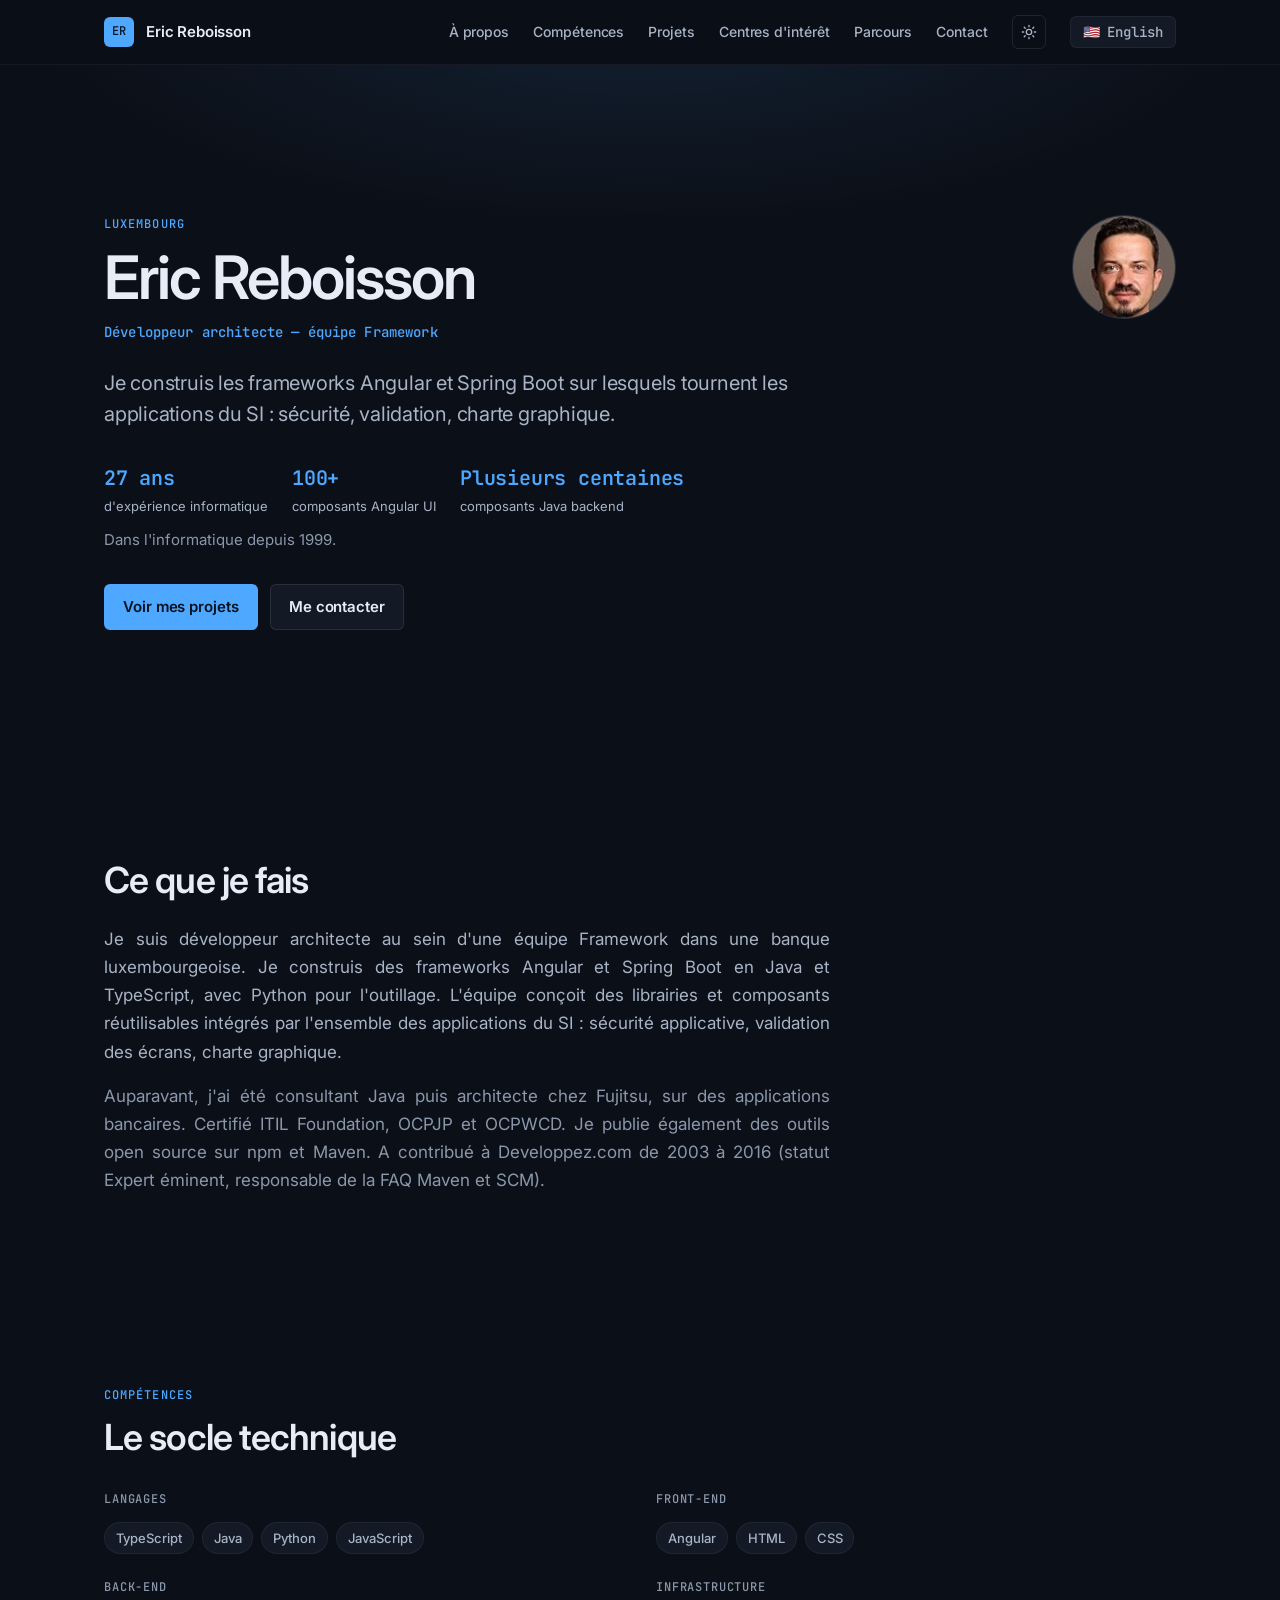
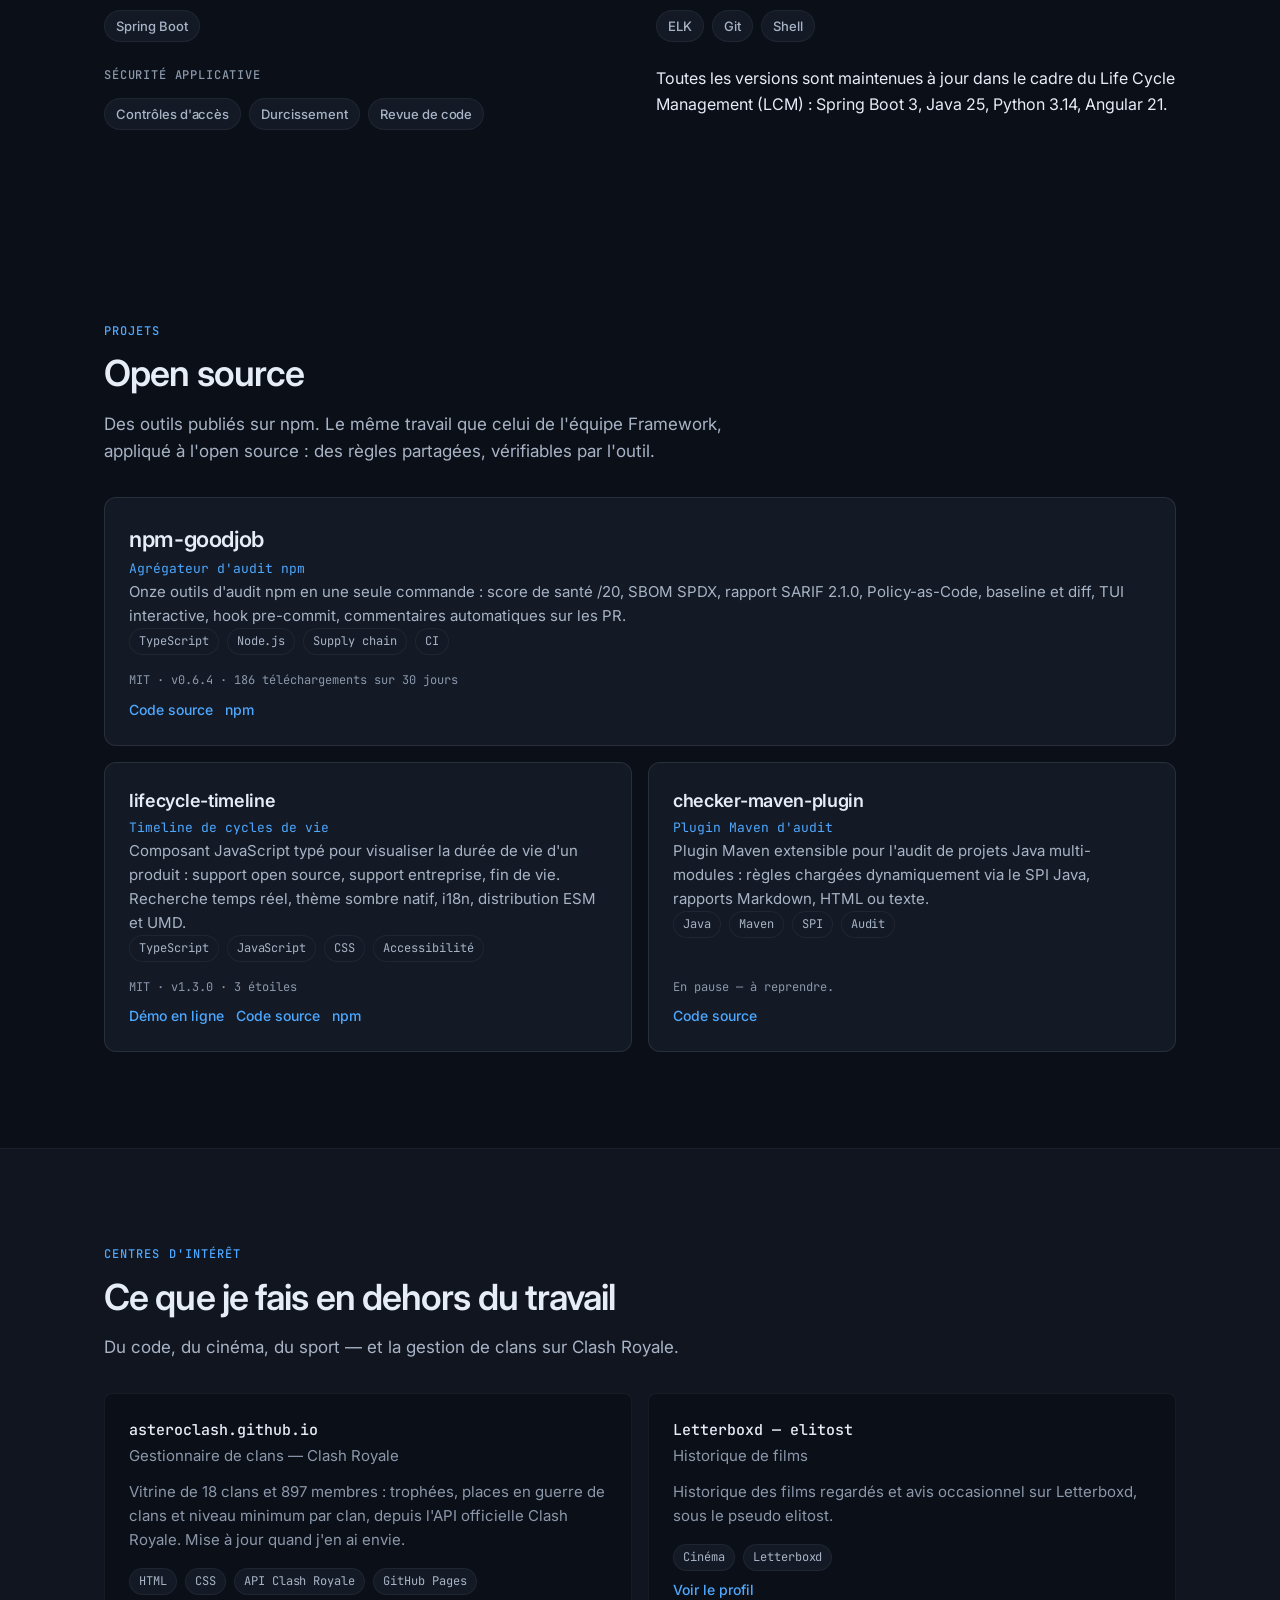
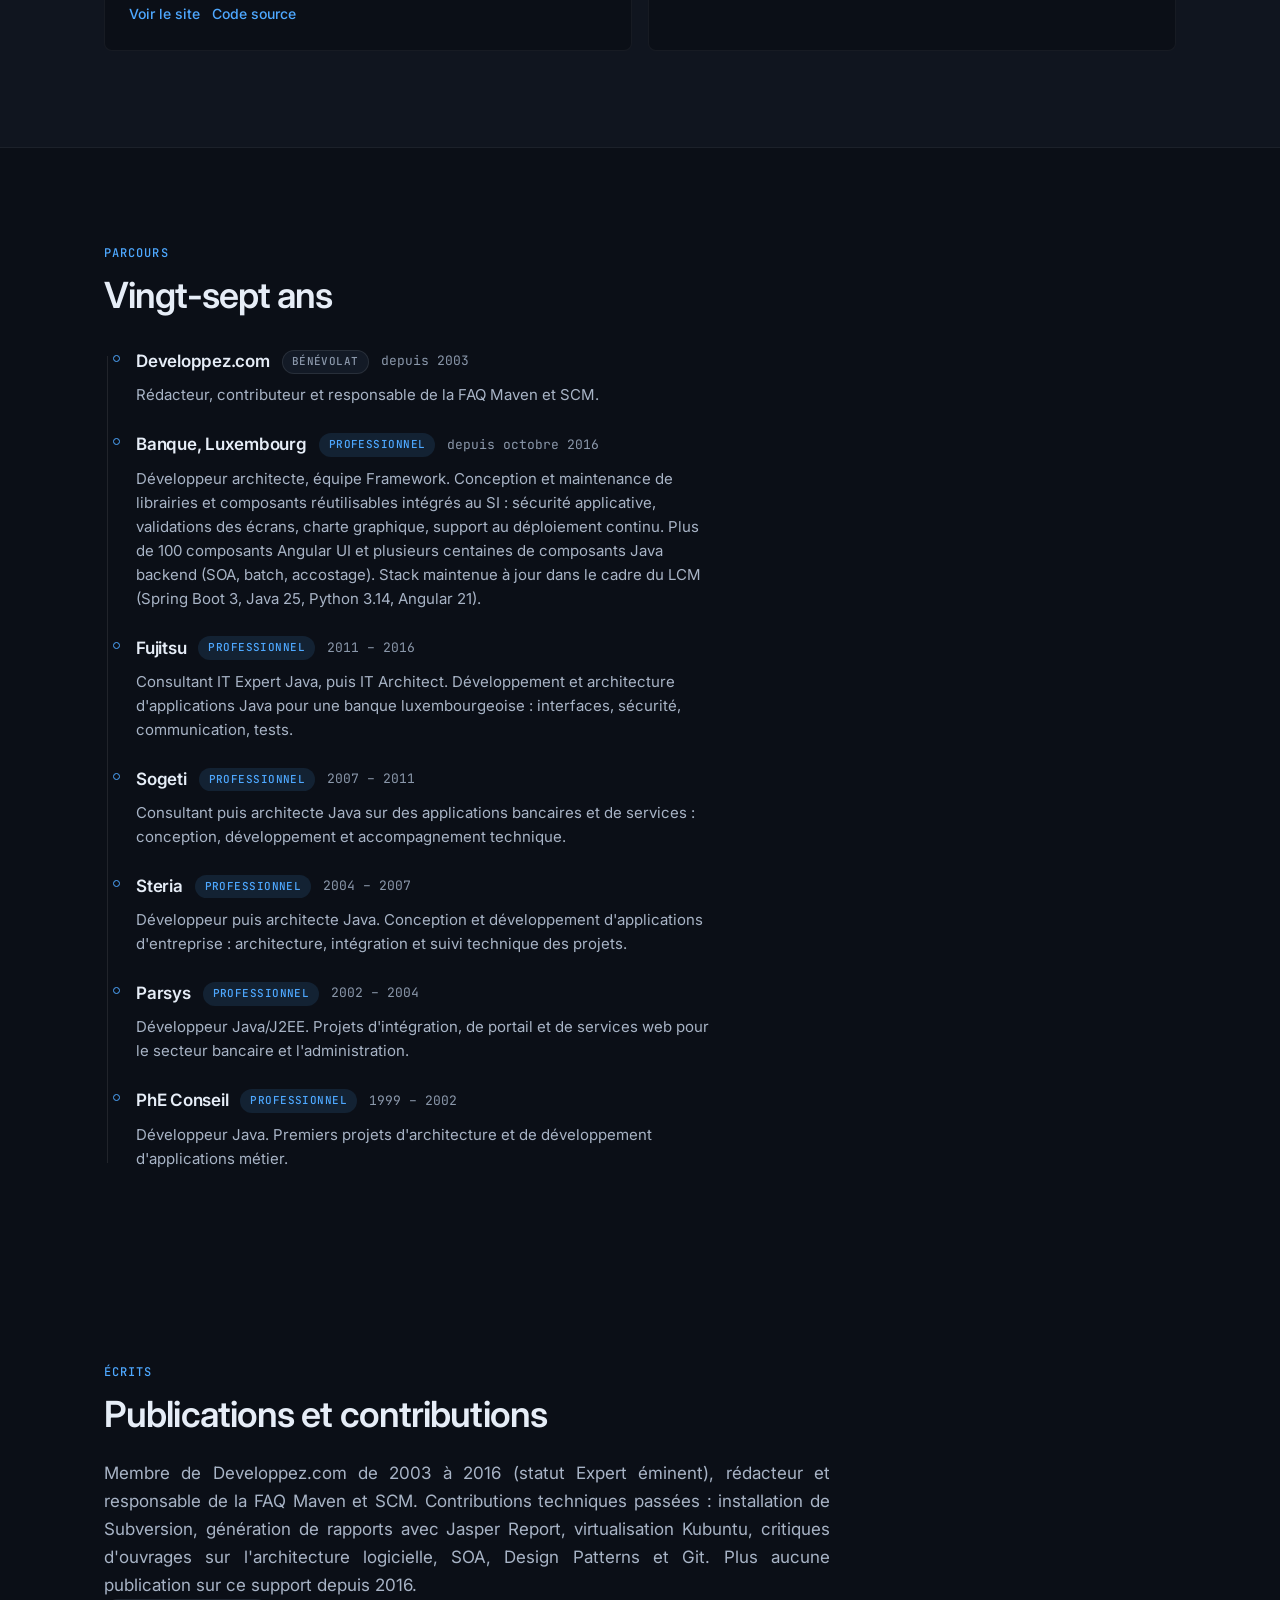
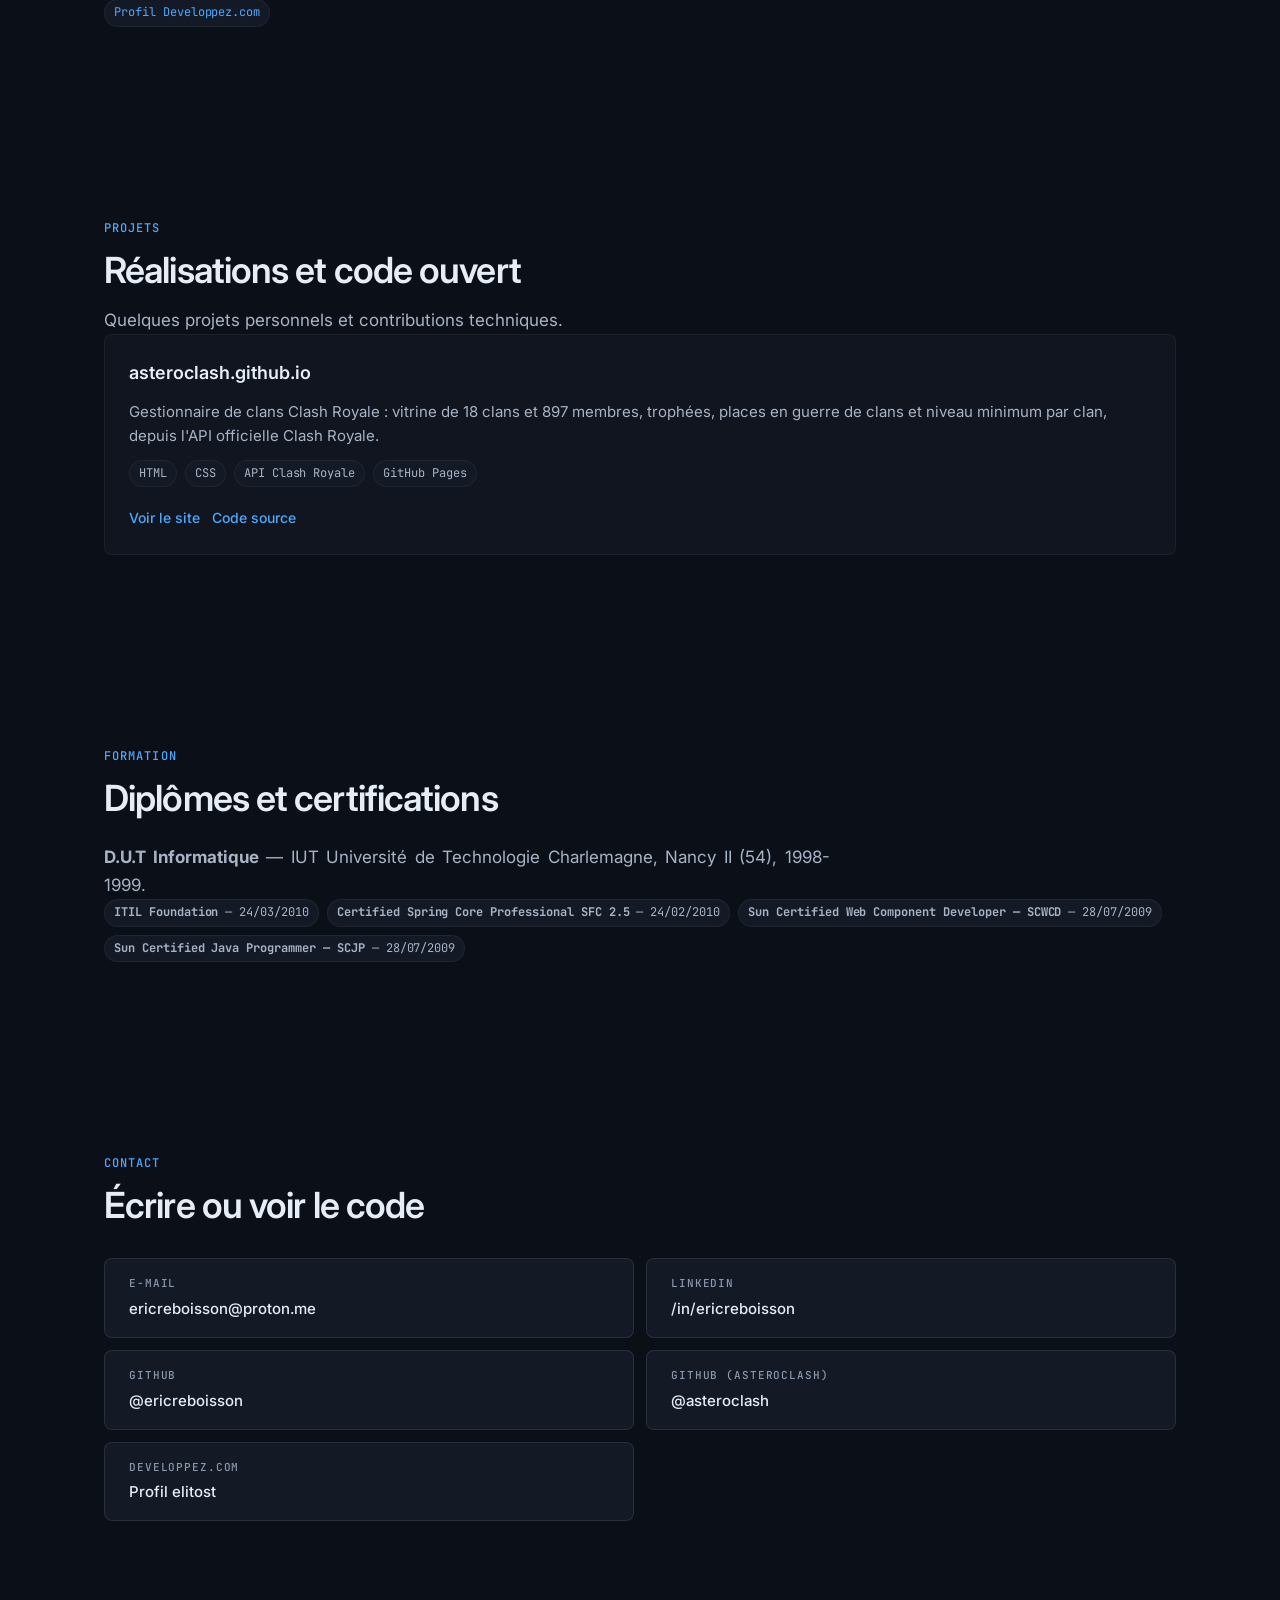
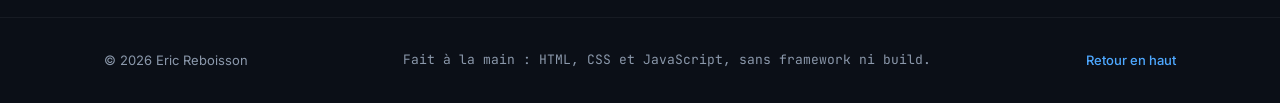
==== commit ac98c74e: "Ajouter frameworks dans l'intro, justifier les paragraphes - À propos / About: ajouter Angular, Spri" ====
--- a/index.html
+++ b/index.html
@@ -193,9 +193,10 @@
         <div class="prose reveal" style="--d:2">
           <p>
             Je suis développeur architecte au sein d'une équipe Framework dans une banque
-            luxembourgeoise. L'équipe conçoit des librairies et composants réutilisables
-            intégrés par l'ensemble des applications du SI : sécurité applicative, validation
-            des écrans, charte graphique.
+            luxembourgeoise. Je construis des frameworks Angular et Spring Boot en Java
+            et TypeScript, avec Python pour l'outillage. L'équipe conçoit des librairies
+            et composants réutilisables intégrés par l'ensemble des applications du SI :
+            sécurité applicative, validation des écrans, charte graphique.
           </p>
           <p>
             Auparavant, j'ai été consultant Java puis architecte chez Fujitsu, sur des
--- a/style.css
+++ b/style.css
@@ -946,3 +946,8 @@
   font-size: 0.875rem;
 }
 .project-links a:hover { text-decoration: underline; }
+
+/* Paragraphes justifiés dans les blocs de prose. */
+.prose p {
+  text-align: justify;
+}
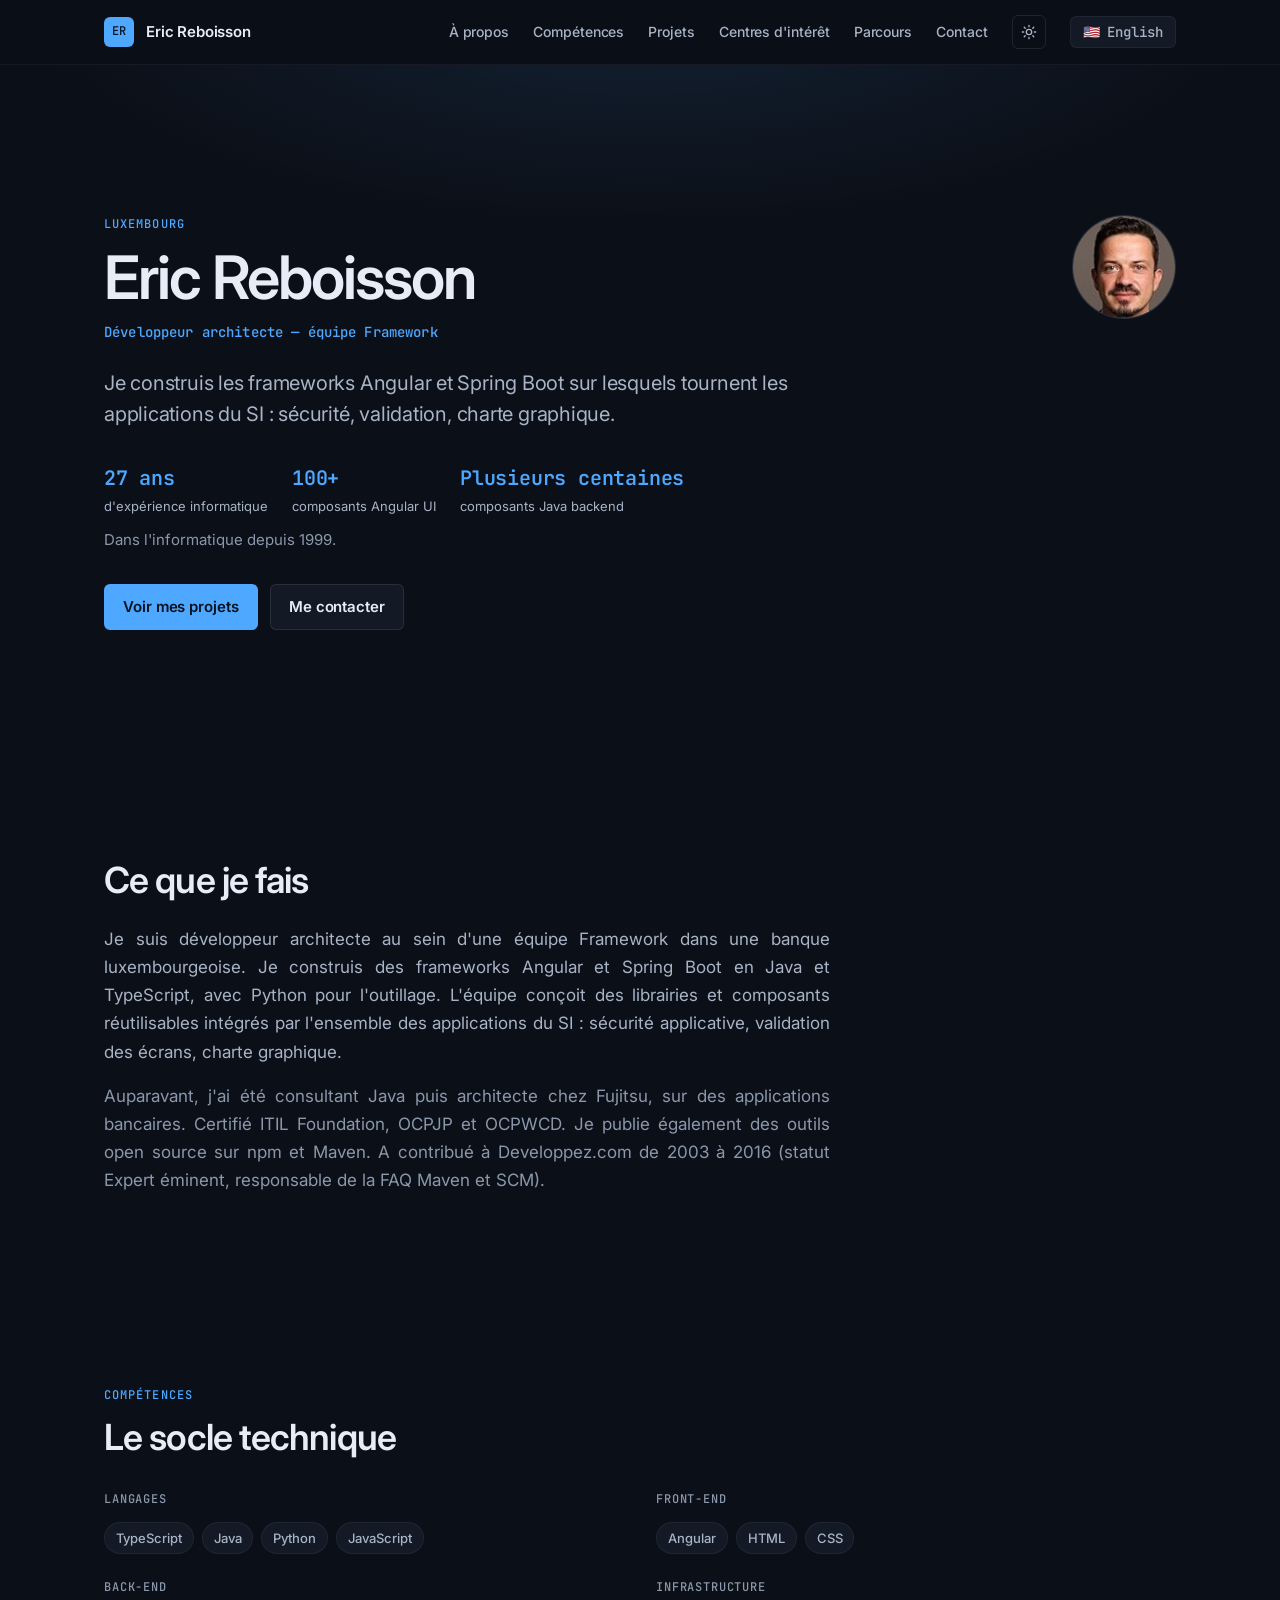
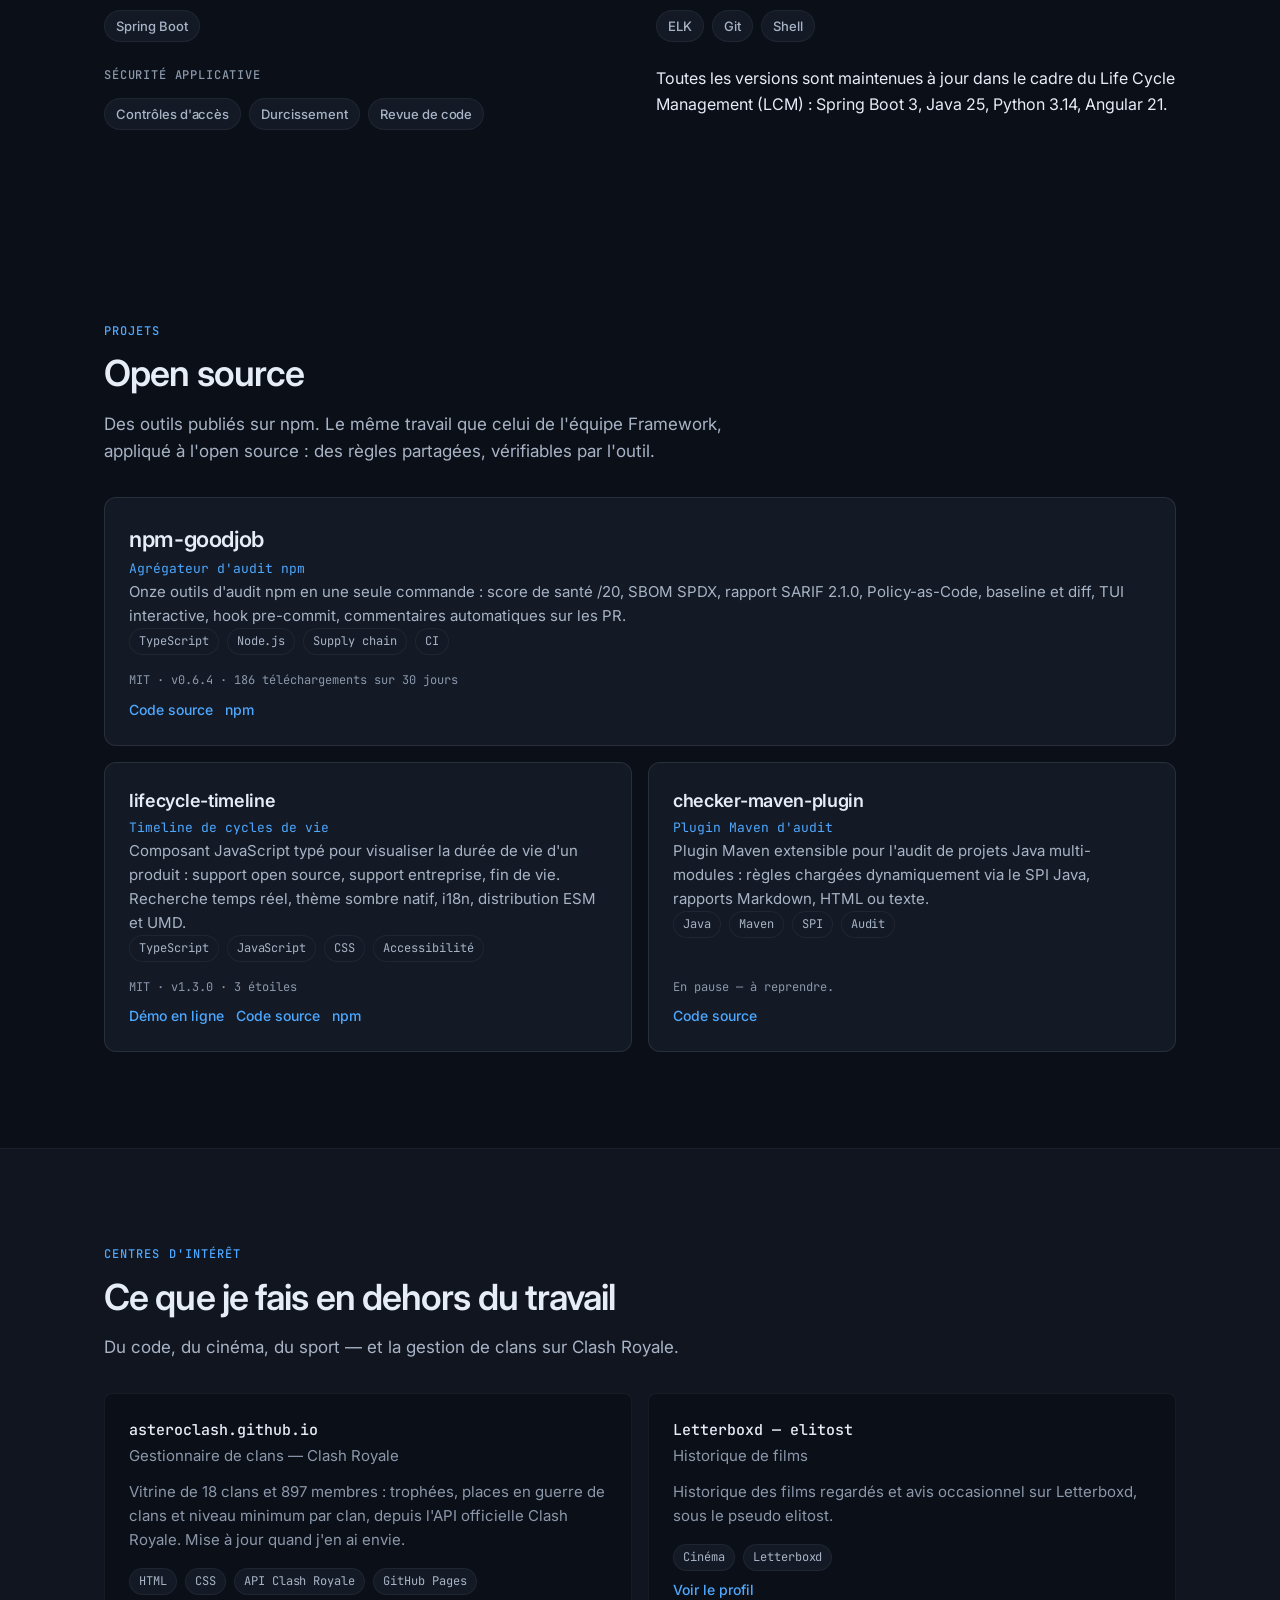
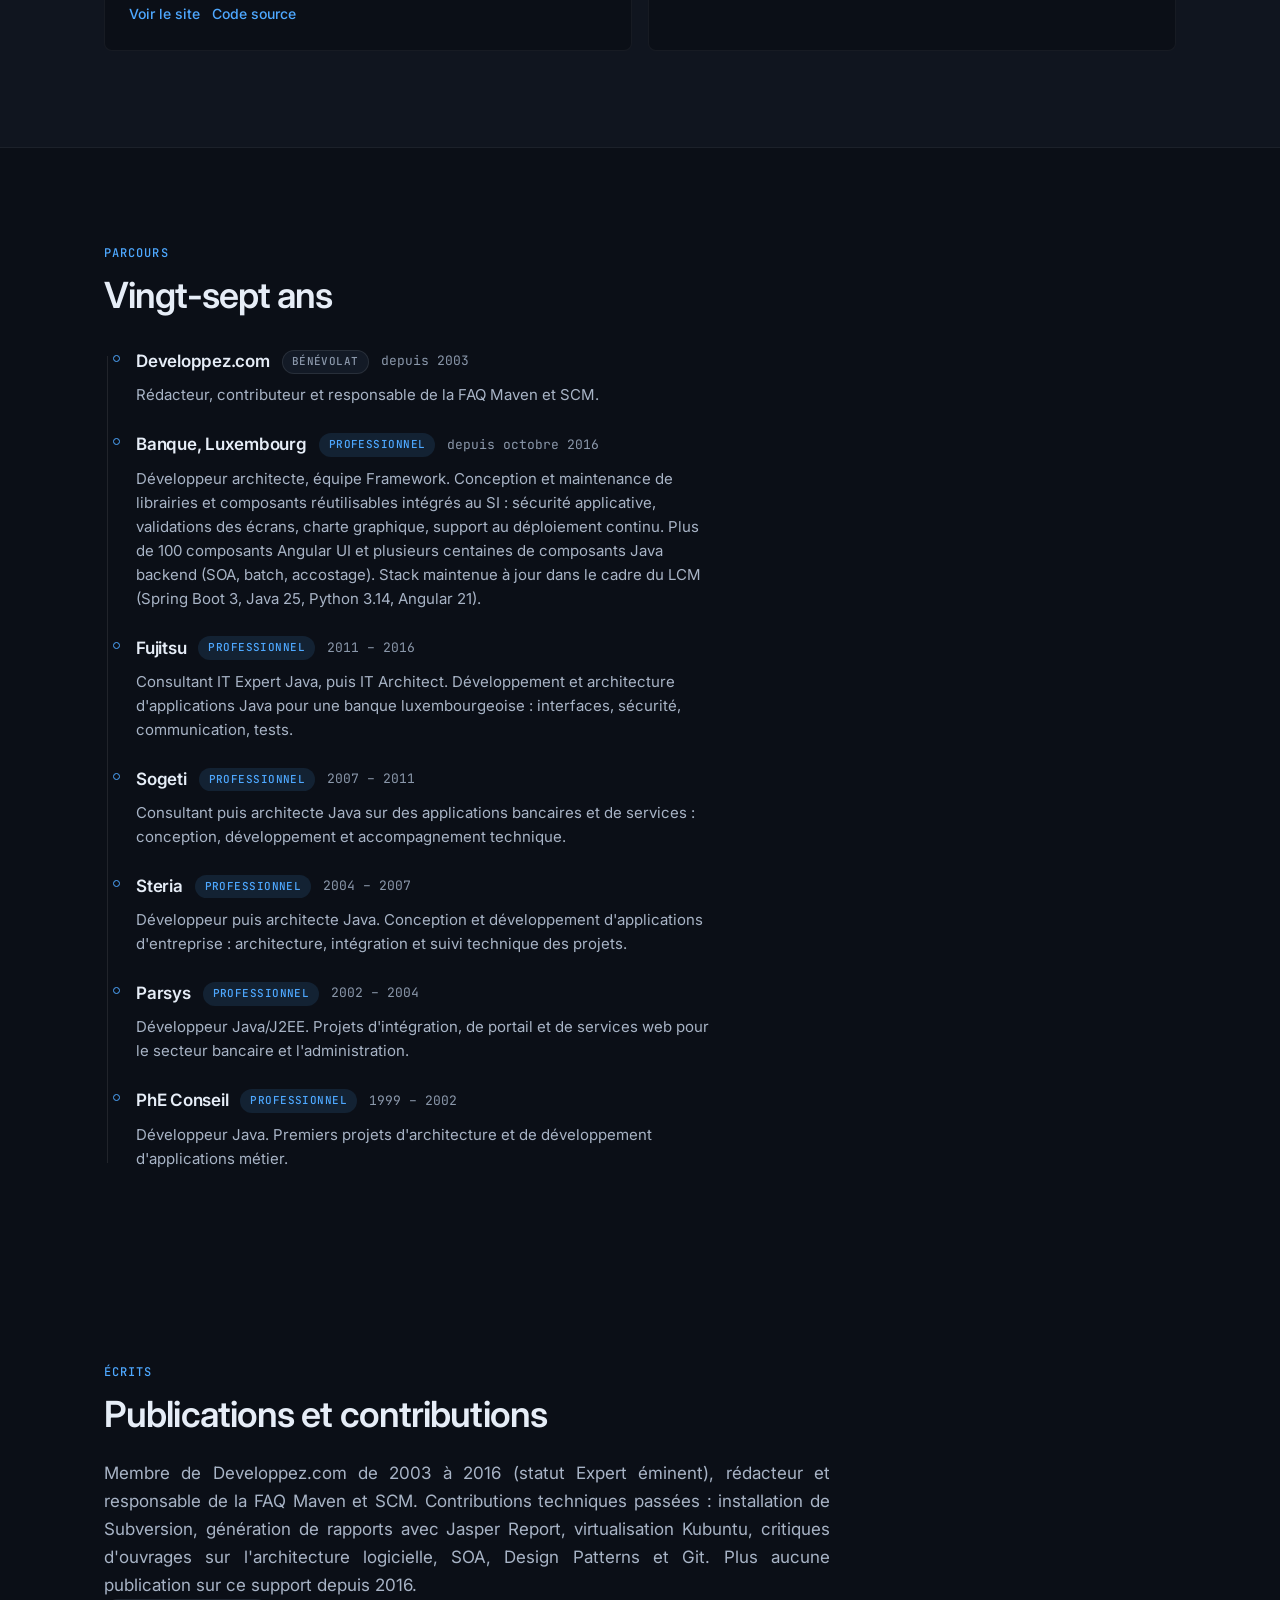
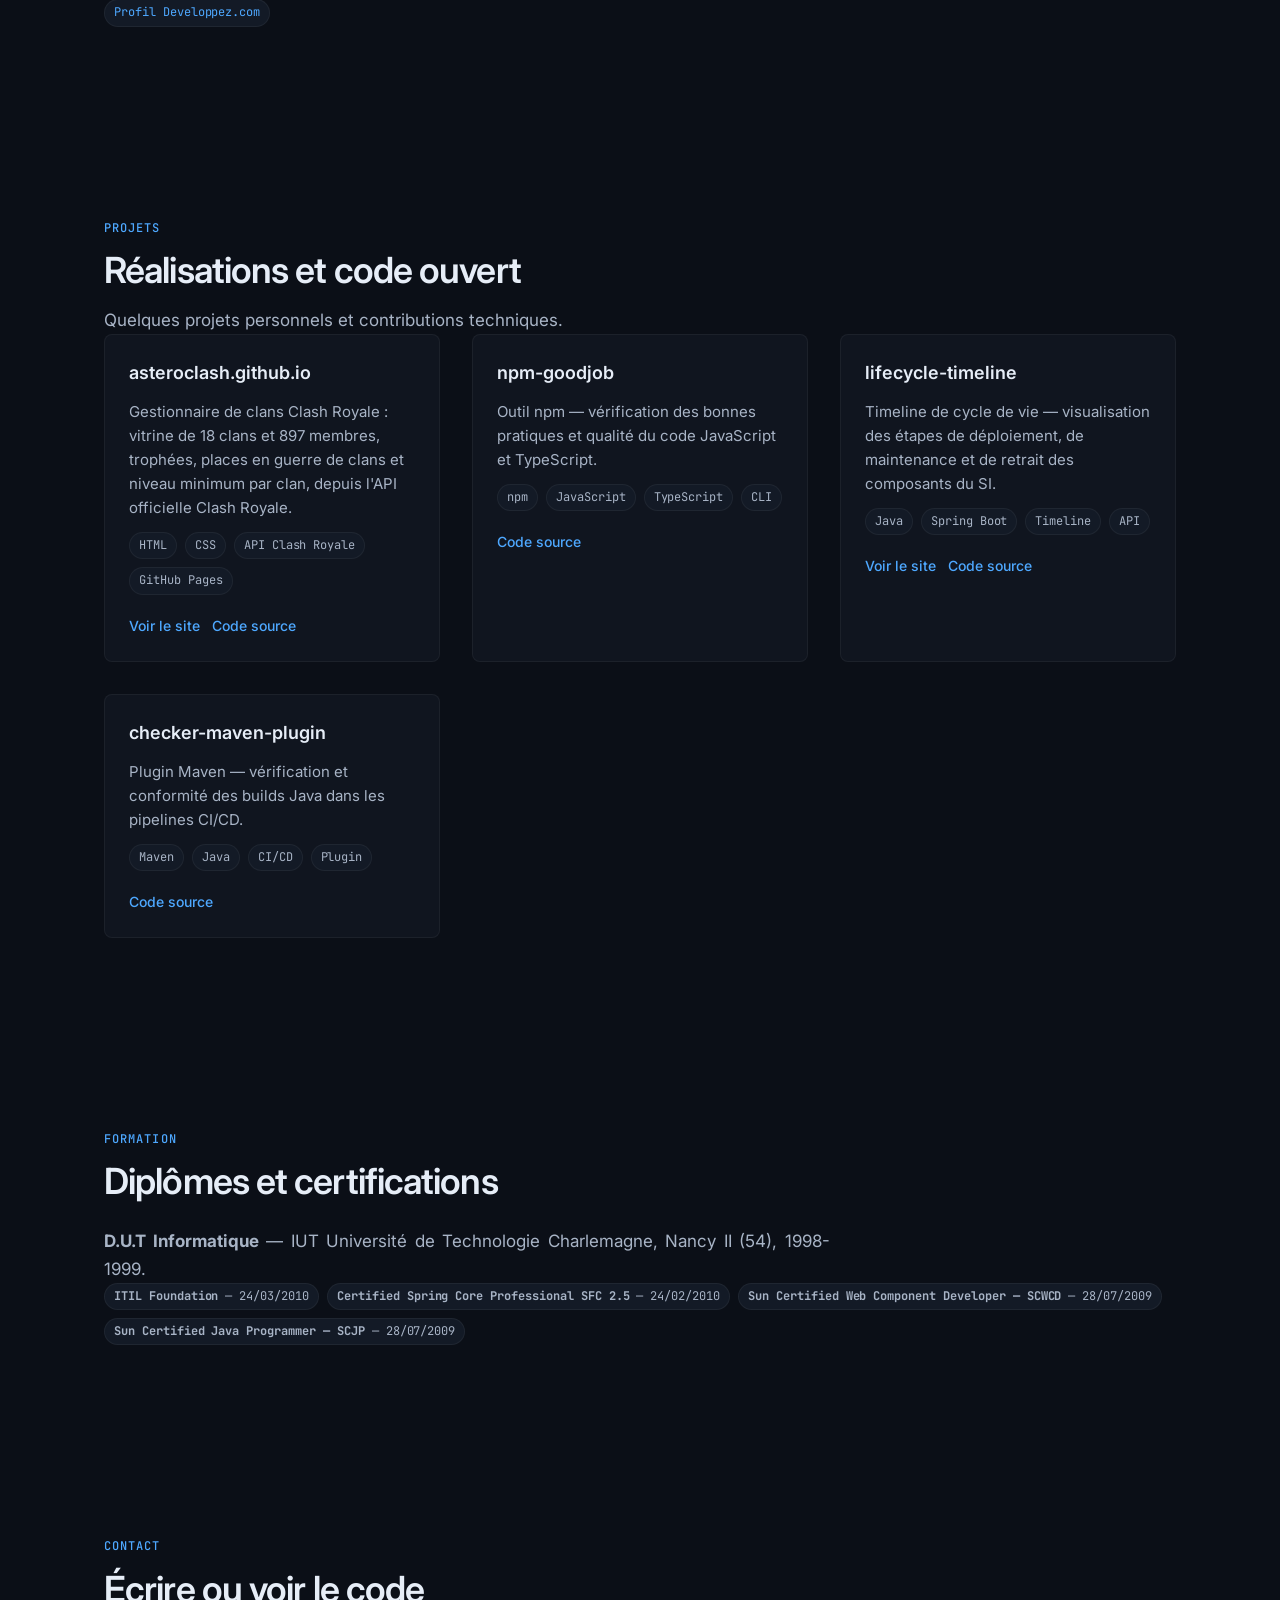
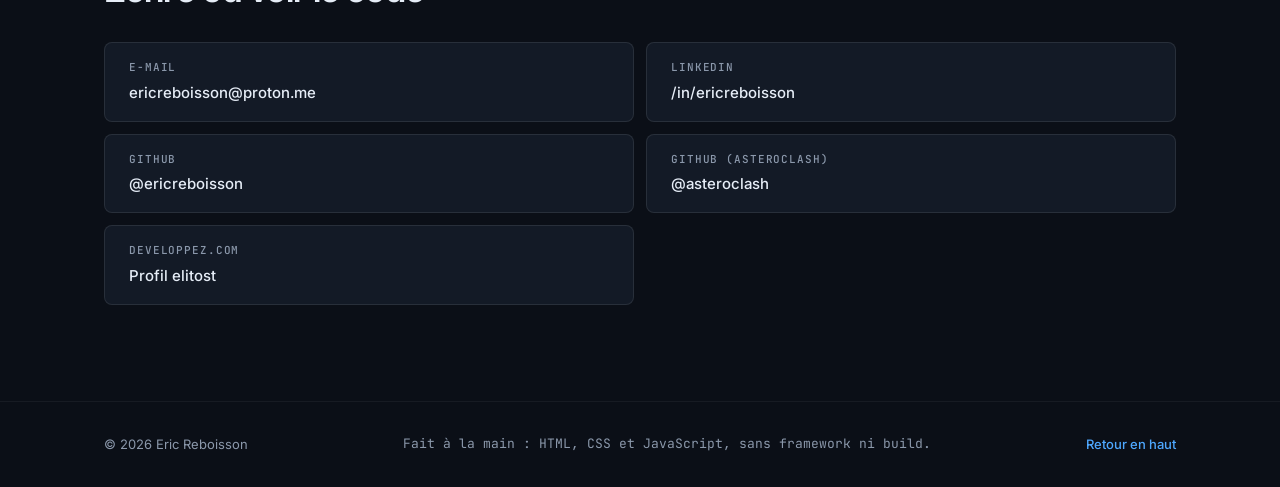
==== commit 82d59740: "Completer projets, enrichir SEO editorial, accessibilite" ====
--- a/index.html
+++ b/index.html
@@ -8,7 +8,7 @@
        SEO — Modifiez title et description pour adapter la page à votre SEO.
        =================================================================== -->
   <title>Eric Reboisson — Développeur architecte, Luxembourg</title>
-  <meta name="description" content="Développeur architecte au Luxembourg. Je construis des frameworks Angular et Spring Boot pour la sécurité applicative, la validation et la charte graphique des applications bancaires. Java, TypeScript, Python, open source.">
+  <meta name="description" content="Développeur architecte au Luxembourg — 27 ans d'expérience informatique. Frameworks Angular et Spring Boot, sécurité applicative, validation, charte graphique des applications bancaires. Java, TypeScript, Python, open source. Projets : asteroclash, lifecycle-timeline, npm-goodjob, checker-maven-plugin.">
   <meta name="author" content="Eric Reboisson">
   <meta name="keywords" content="Spring Boot, Java, Python, Angular, TypeScript, sécurité applicative, architecture logicielle, SOA, batch, accostage, Luxembourg, ITIL, OCPJP, OCPWCD, développeur architecte, LCM, Developpez.com">
   <link rel="canonical" href="https://ericreboisson.github.io/">
@@ -584,7 +584,55 @@
               </a>
             </p>
           </li>
-          <!-- Ajoutez d'autres projets ici, en répliquant le <li> ci-dessus -->
+          <li class="project-card reveal" style="--d:5">
+            <h3 class="project-title">npm-goodjob</h3>
+            <p class="project-desc">
+              Outil npm — vérification des bonnes pratiques et
+              qualité du code JavaScript et TypeScript.
+            </p>
+            <ul class="chips chips-sm">
+              <li>npm</li><li>JavaScript</li><li>TypeScript</li><li>CLI</li>
+            </ul>
+            <p class="project-links">
+              <a href="https://github.com/ericreboisson/npm-goodjob" target="_blank" rel="noopener noreferrer">
+                Code source<span class="sr-only"> (ouvre un nouvel onglet)</span>
+              </a>
+            </p>
+          </li>
+          <li class="project-card reveal" style="--d:6">
+            <h3 class="project-title">lifecycle-timeline</h3>
+            <p class="project-desc">
+              Timeline de cycle de vie — visualisation des étapes de
+              déploiement, de maintenance et de retrait des composants
+              du SI.
+            </p>
+            <ul class="chips chips-sm">
+              <li>Java</li><li>Spring Boot</li><li>Timeline</li><li>API</li>
+            </ul>
+            <p class="project-links">
+              <a href="https://ericreboisson.github.io/lifecycle-timeline/" target="_blank" rel="noopener noreferrer">
+                Voir le site<span class="sr-only"> (ouvre un nouvel onglet)</span>
+              </a>
+              <a href="https://github.com/ericreboisson/lifecycle-timeline" target="_blank" rel="noopener noreferrer">
+                Code source<span class="sr-only"> (ouvre un nouvel onglet)</span>
+              </a>
+            </p>
+          </li>
+          <li class="project-card reveal" style="--d:7">
+            <h3 class="project-title">checker-maven-plugin</h3>
+            <p class="project-desc">
+              Plugin Maven — vérification et conformité des builds
+              Java dans les pipelines CI/CD.
+            </p>
+            <ul class="chips chips-sm">
+              <li>Maven</li><li>Java</li><li>CI/CD</li><li>Plugin</li>
+            </ul>
+            <p class="project-links">
+              <a href="https://github.com/ericreboisson/checker-maven-plugin" target="_blank" rel="noopener noreferrer">
+                Code source<span class="sr-only"> (ouvre un nouvel onglet)</span>
+              </a>
+            </p>
+          </li>
         </ul>
       </div>
     </section>
--- a/style.css
+++ b/style.css
@@ -172,6 +172,18 @@
 }
 .skip-link:focus { transform: translateY(0); color: var(--btn-primary-fg); }
 
+/* --- Focus visible renforce sur les elements interactifs cles --- */
+.btn:focus-visible,
+.theme-toggle:focus-visible,
+.nav-toggle:focus-visible,
+.lang-switch:focus-visible,
+.contact-value:focus-visible,
+.project-links a:focus-visible {
+  outline: 3px solid var(--accent-hover);
+  outline-offset: 4px;
+  border-radius: var(--r-sm);
+}
+
 /* =============================================================================
    4. ANIMATIONS D'APPARITION AU SCROLL
    Regle importante : l'etat masque n'existe que si la classe "js" est presente
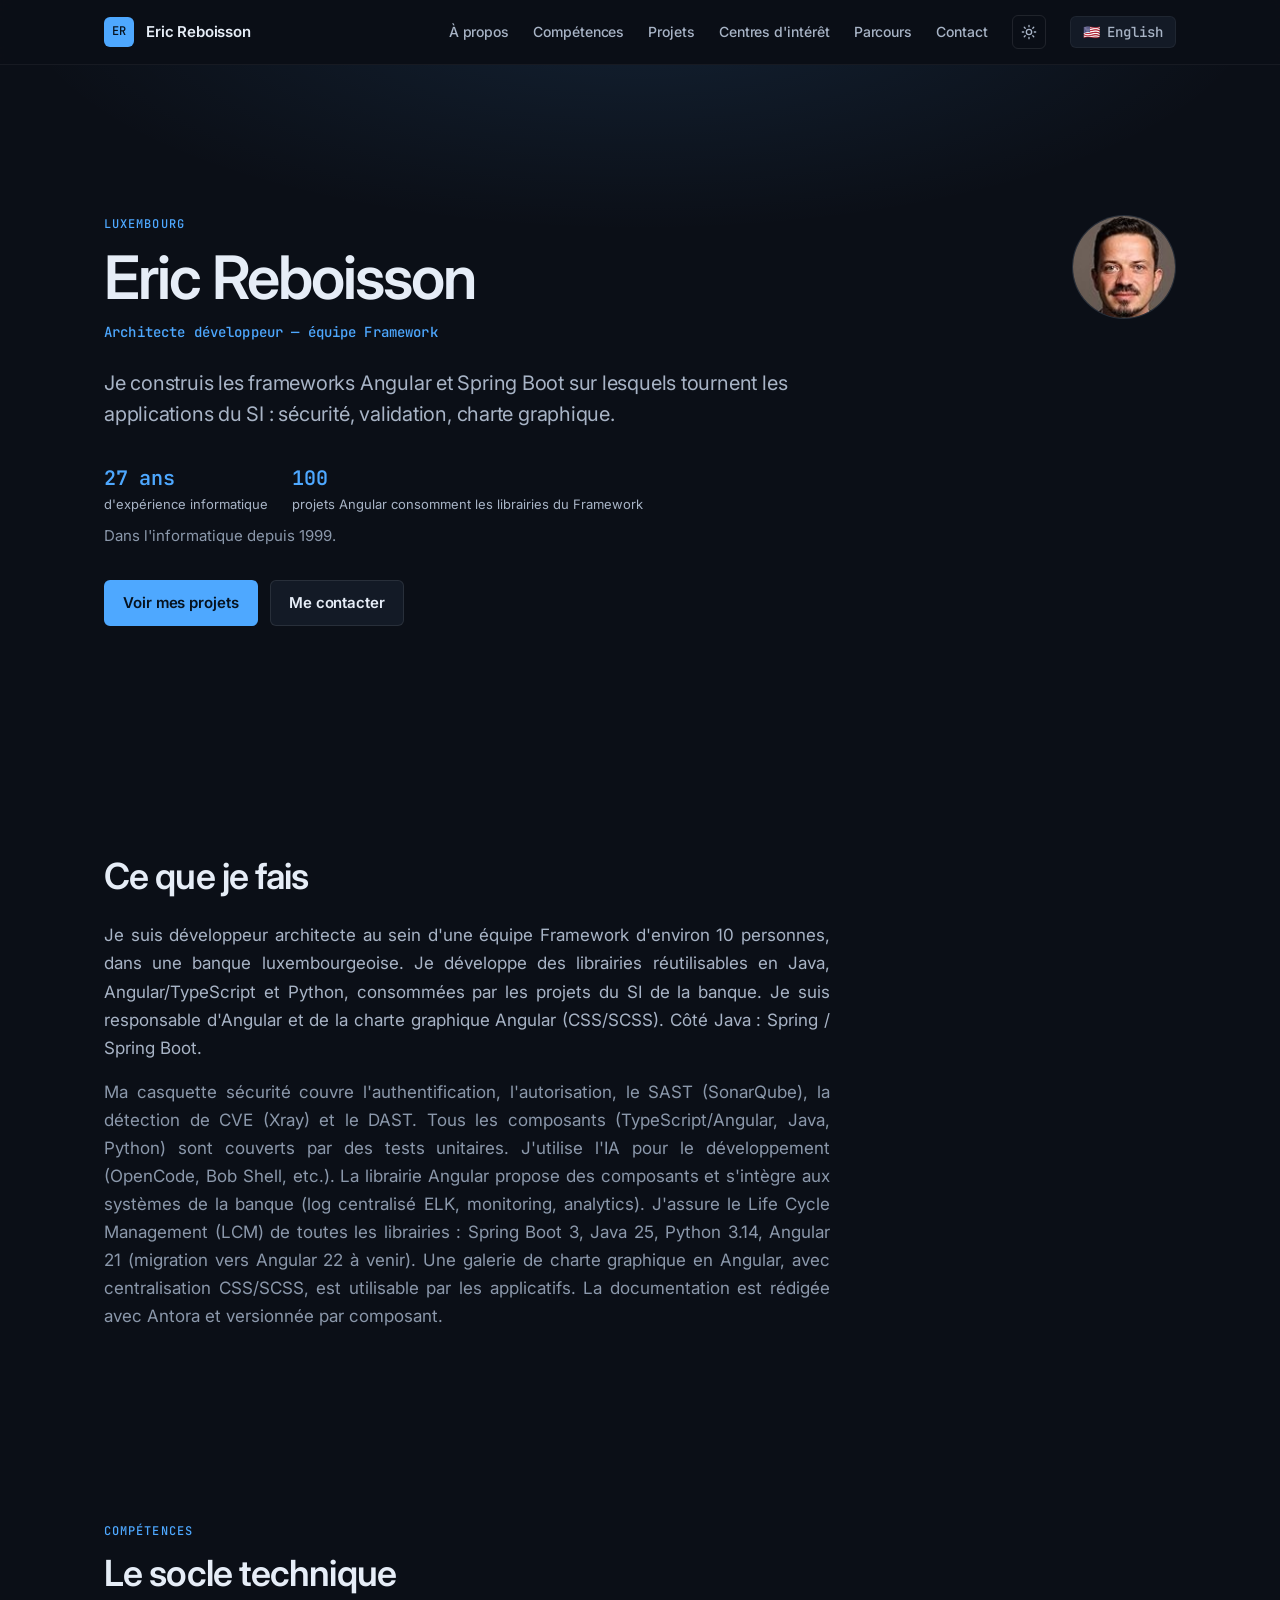
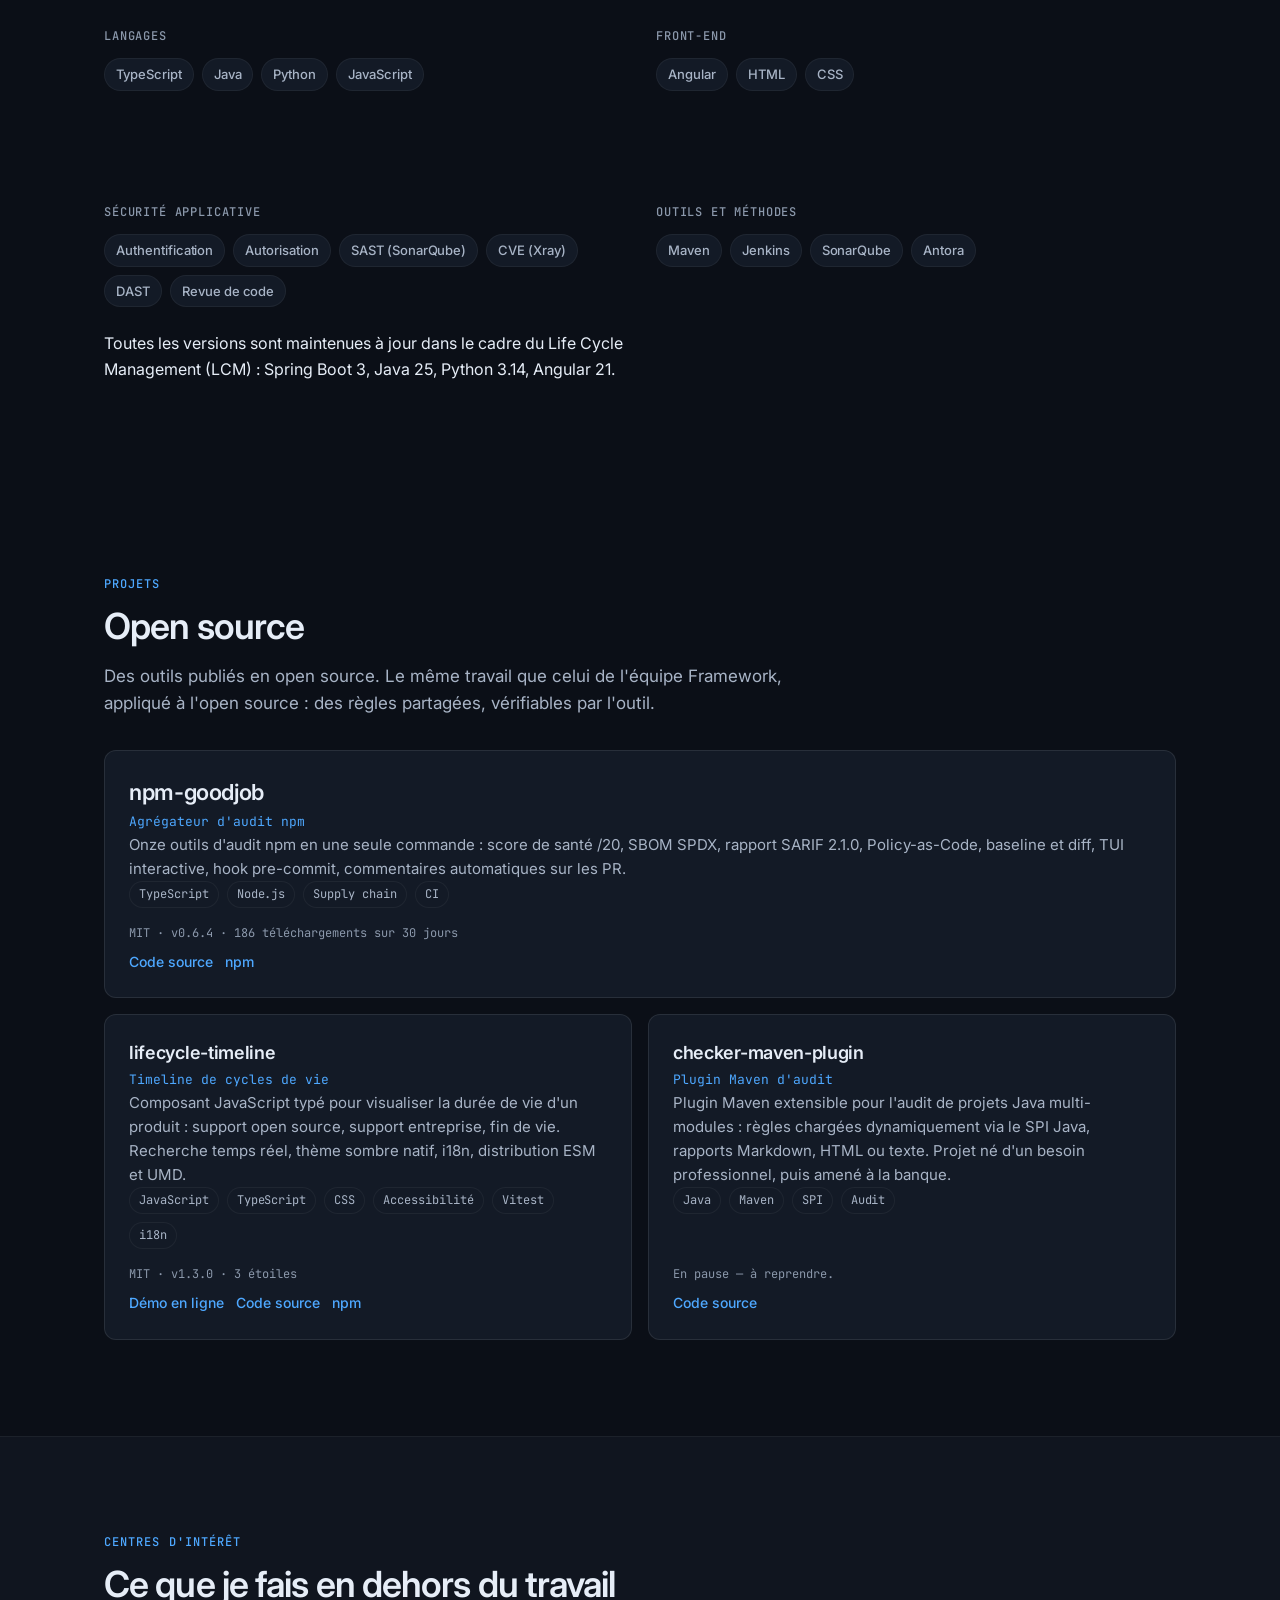
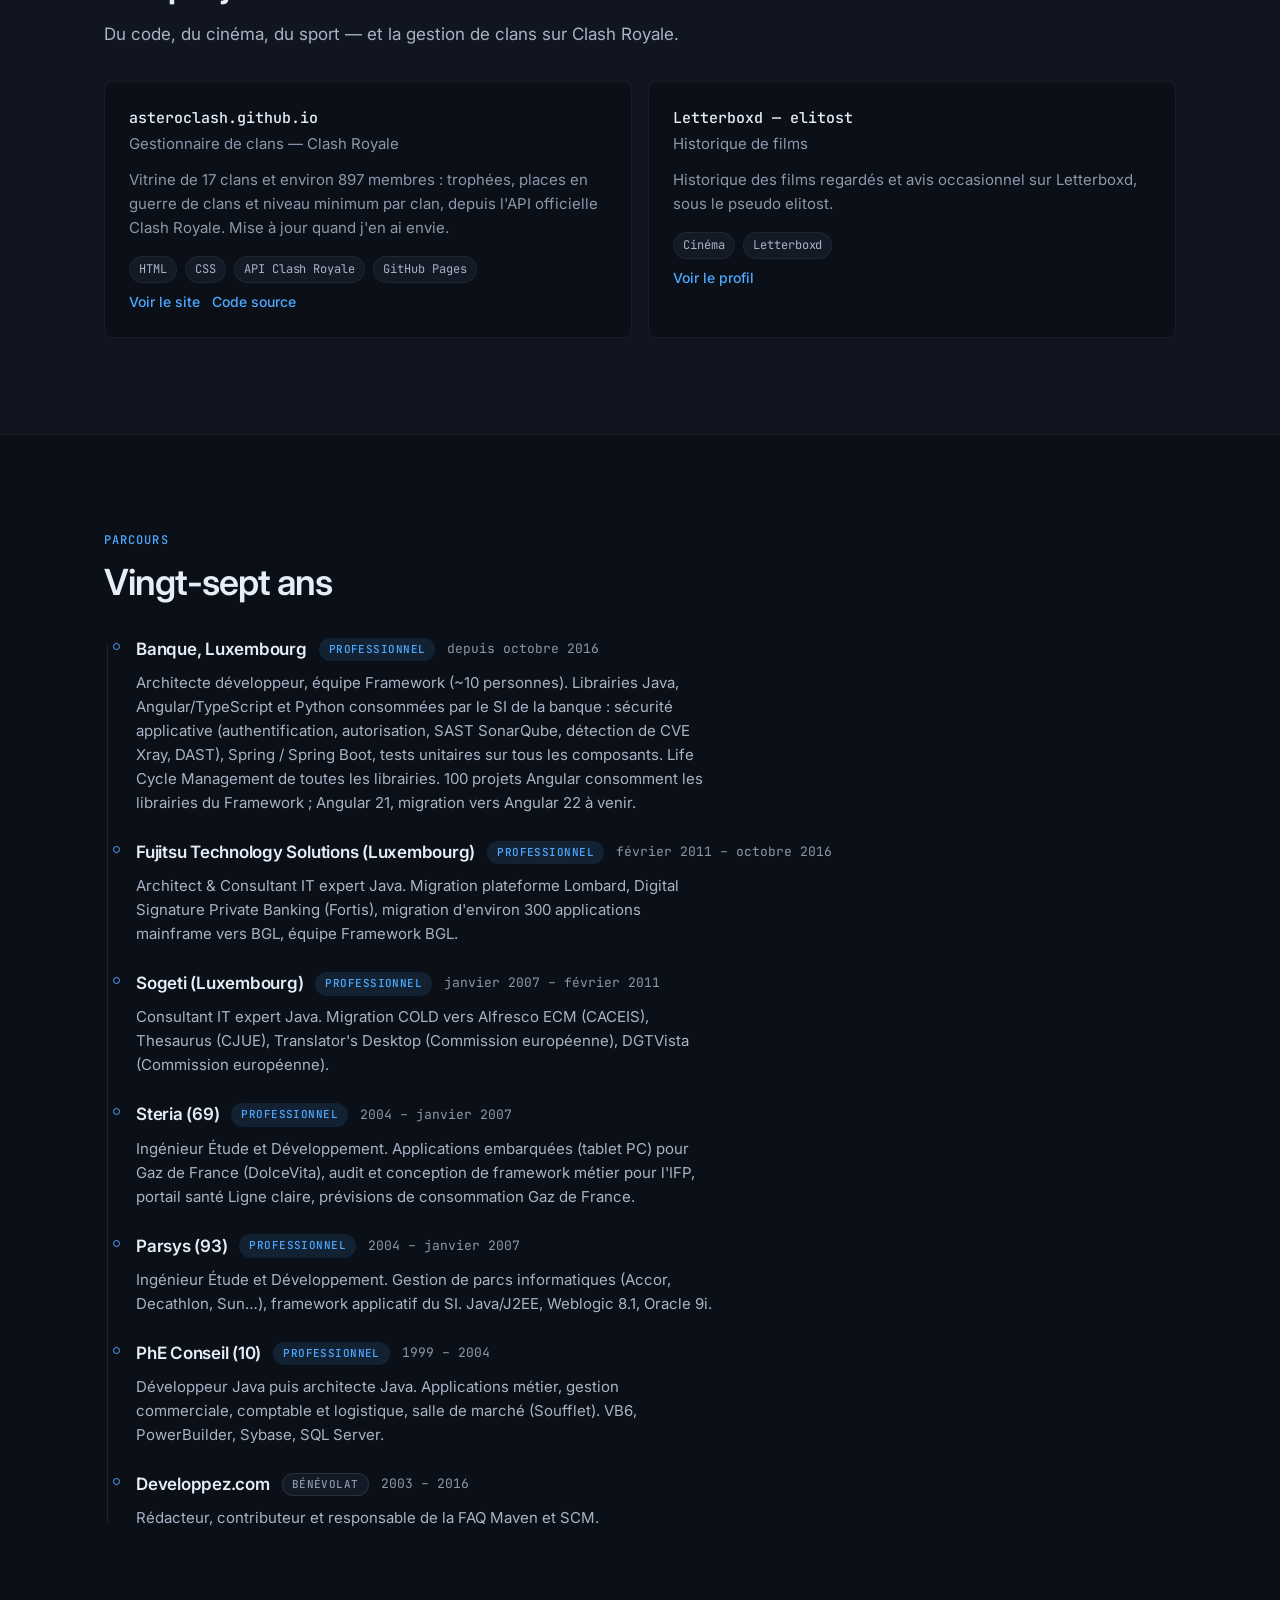
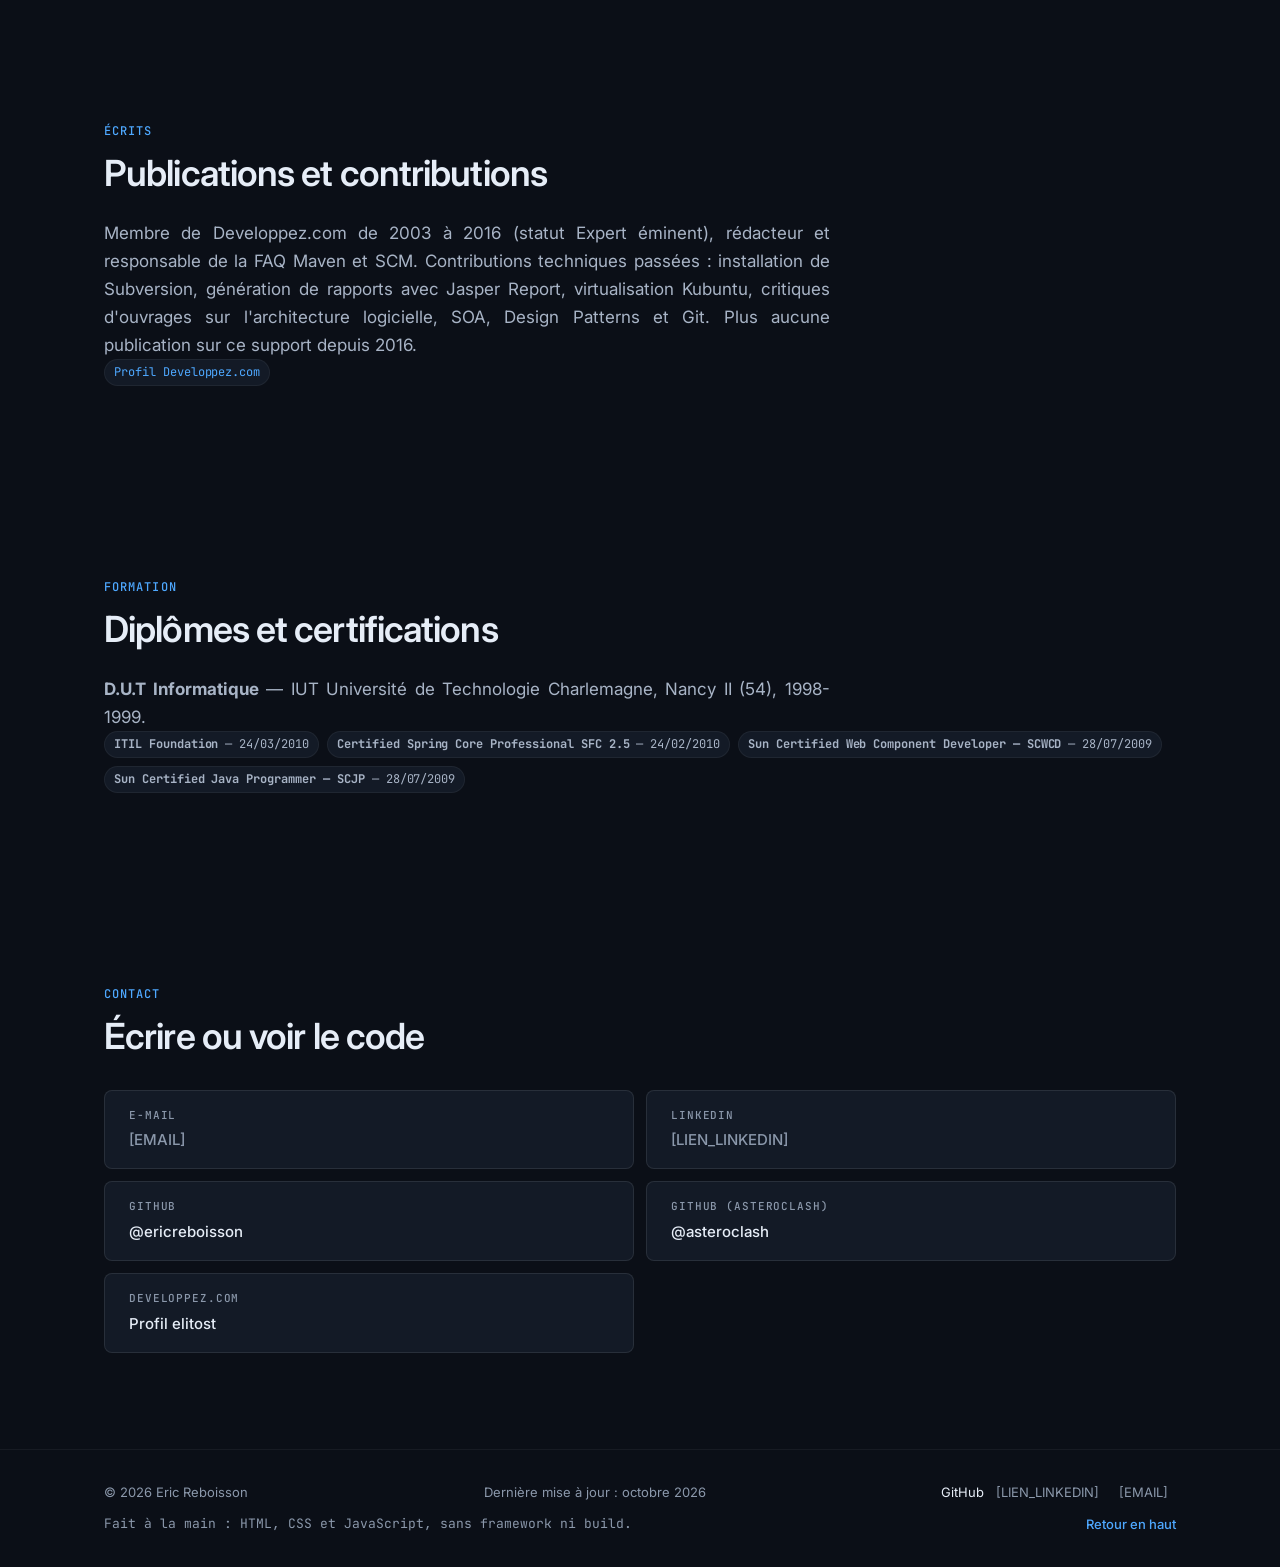
==== commit 9919aed4: "Corriger le contenu factuel, unifier Projets, enrichir SEO et contact - Poste actuel (depuis oct. 20" ====
--- a/index.html
+++ b/index.html
@@ -5,10 +5,10 @@
   <meta name="viewport" content="width=device-width, initial-scale=1">
 
   <!-- ===================================================================
-       SEO — Modifiez title et description pour adapter la page à votre SEO.
+       SEO — titre et description à maintenir à jour avec le contenu.
        =================================================================== -->
-  <title>Eric Reboisson — Développeur architecte, Luxembourg</title>
-  <meta name="description" content="Développeur architecte au Luxembourg — 27 ans d'expérience informatique. Frameworks Angular et Spring Boot, sécurité applicative, validation, charte graphique des applications bancaires. Java, TypeScript, Python, open source. Projets : asteroclash, lifecycle-timeline, npm-goodjob, checker-maven-plugin.">
+  <title>Eric Reboisson — Architecte développeur Java / Angular / Spring Boot | Luxembourg</title>
+  <meta name="description" content="Architecte développeur au Luxembourg : Java, Angular, Spring Boot, Python, sécurité applicative. Frameworks bancaires, librairies open source, LCM depuis 1999.">
   <meta name="author" content="Eric Reboisson">
   <meta name="keywords" content="Spring Boot, Java, Python, Angular, TypeScript, sécurité applicative, architecture logicielle, SOA, batch, accostage, Luxembourg, ITIL, OCPJP, OCPWCD, développeur architecte, LCM, Developpez.com">
   <link rel="canonical" href="https://ericreboisson.github.io/">
@@ -16,8 +16,8 @@
   <!-- Open Graph — l'image est générée en 1200x630 (voir README) -->
   <meta property="og:type" content="website">
   <meta property="og:url" content="https://ericreboisson.github.io/">
-  <meta property="og:title" content="Eric Reboisson — Développeur architecte">
-  <meta property="og:description" content="Développeur architecte au Luxembourg. Je construis les frameworks Angular et Spring Boot sur lesquels tournent les applications du SI : sécurité, validation, charte graphique.">
+  <meta property="og:title" content="Eric Reboisson — Architecte développeur Java / Angular / Spring Boot">
+  <meta property="og:description" content="Architecte développeur au Luxembourg. Java, Angular, Spring Boot, Python et sécurité applicative. Frameworks bancaires et librairies open source.">
   <meta property="og:image" content="https://ericreboisson.github.io/assets/og-image.png">
   <meta property="og:image:width" content="1200">
   <meta property="og:image:height" content="630">
@@ -26,8 +26,8 @@
 
   <!-- Twitter / X -->
   <meta name="twitter:card" content="summary_large_image">
-  <meta name="twitter:title" content="Eric Reboisson — Développeur architecte">
-  <meta name="twitter:description" content="Développeur architecte au Luxembourg. Frameworks Angular et Spring Boot, sécurité applicative, validation, charte graphique. Open source.">
+  <meta name="twitter:title" content="Eric Reboisson — Architecte développeur Java / Angular / Spring Boot">
+  <meta name="twitter:description" content="Architecte développeur au Luxembourg. Frameworks Angular et Spring Boot, sécurité applicative, librairies open source.">
   <meta name="twitter:image" content="https://ericreboisson.github.io/assets/og-image.png">
 
   <link rel="icon" href="assets/favicon.svg" type="image/svg+xml">
@@ -37,27 +37,30 @@
     "@context": "https://schema.org",
     "@type": "Person",
     "name": "Eric Reboisson",
-    "jobTitle": "Développeur architecte",
+    "jobTitle": "Architecte développeur — équipe Framework",
     "worksFor": {
       "@type": "Organization",
-      "name": "Banque, Luxembourg"
+      "name": "Banque luxembourgeoise"
     },
     "knowsAbout": [
-      "Spring Boot", "Java", "Python", "Angular", "TypeScript",
-      "sécurité applicative", "architecture logicielle", "SOA", "batch", "accostage"
+      "TypeScript", "Java", "Python", "JavaScript",
+      "Angular", "HTML", "CSS/SCSS",
+      "Spring", "Spring Boot",
+      "ELK", "Git", "Shell",
+      "sécurité applicative", "SAST SonarQube", "CVE Xray", "DAST",
+      "architecture logicielle", "SOA", "batch", "accostage",
+      "tests unitaires", "Antora", "Life Cycle Management"
     ],
     "url": "https://ericreboisson.github.io/",
     "sameAs": [
-      "https://www.linkedin.com/in/ericreboisson/",
       "https://github.com/ericreboisson",
       "https://www.developpez.com/user/profil/23974/elitost"
     ],
-    "alumniOf": [
-      {
-        "@type": "Organization",
-        "name": "Fujitsu"
-      }
-    ]
+    "address": {
+      "@type": "PostalAddress",
+      "addressLocality": "Luxembourg",
+      "addressCountry": "LU"
+    }
   }
   </script>
 
@@ -66,7 +69,7 @@
   <link rel="preconnect" href="https://fonts.gstatic.com" crossorigin>
   <link rel="stylesheet" href="https://fonts.googleapis.com/css2?family=Inter:wght@300;400;500;600;700&family=JetBrains+Mono:wght@400;500&display=swap">
 
-  <link rel="stylesheet" href="style.css?v=2">
+  <link rel="stylesheet" href="style.css?v=3">
 
   <!-- ===================================================================
        Thème : appliqué AVANT le premier rendu pour éviter le flash blanc.
@@ -147,7 +150,7 @@
         <div class="hero-text">
           <p class="eyebrow reveal">Luxembourg</p>
           <h1 class="reveal" style="--d:1">Eric Reboisson</h1>
-          <p class="hero-role reveal" style="--d:2">Développeur architecte — équipe Framework</p>
+          <p class="hero-role reveal" style="--d:2">Architecte développeur — équipe Framework</p>
           <p class="hero-pitch reveal" style="--d:3">
             Je construis les frameworks Angular et Spring Boot sur lesquels tournent
             les applications du SI : sécurité, validation, charte graphique.
@@ -158,12 +161,8 @@
               <span class="hero-metric-label">d'expérience informatique</span>
             </span>
             <span class="hero-metric">
-              <span class="hero-metric-value">100+</span>
-              <span class="hero-metric-label">composants Angular UI</span>
-            </span>
-            <span class="hero-metric">
-              <span class="hero-metric-value">Plusieurs centaines</span>
-              <span class="hero-metric-label">composants Java backend</span>
+              <span class="hero-metric-value">100</span>
+              <span class="hero-metric-label">projets Angular consomment les librairies du Framework</span>
             </span>
           </div>
           <p class="hero-since reveal" style="--d:5">Dans l'informatique depuis 1999.</p>
@@ -192,18 +191,24 @@
         <h2 class="section-title reveal" id="titre-a-propos" style="--d:1">Ce que je fais</h2>
         <div class="prose reveal" style="--d:2">
           <p>
-            Je suis développeur architecte au sein d'une équipe Framework dans une banque
-            luxembourgeoise. Je construis des frameworks Angular et Spring Boot en Java
-            et TypeScript, avec Python pour l'outillage. L'équipe conçoit des librairies
-            et composants réutilisables intégrés par l'ensemble des applications du SI :
-            sécurité applicative, validation des écrans, charte graphique.
+            Je suis développeur architecte au sein d'une équipe Framework d'environ
+            10 personnes, dans une banque luxembourgeoise. Je développe des librairies
+            réutilisables en Java, Angular/TypeScript et Python, consommées par les
+            projets du SI de la banque. Je suis responsable d'Angular et de la charte
+            graphique Angular (CSS/SCSS). Côté Java : Spring / Spring Boot.
           </p>
           <p>
-            Auparavant, j'ai été consultant Java puis architecte chez Fujitsu, sur des
-            applications bancaires. Certifié ITIL Foundation, OCPJP et OCPWCD.
-            Je publie également des outils open source sur npm et Maven. A contribué
-            à Developpez.com de 2003 à 2016 (statut Expert éminent, responsable de la
-            FAQ Maven et SCM).
+            Ma casquette sécurité couvre l'authentification, l'autorisation, le SAST
+            (SonarQube), la détection de CVE (Xray) et le DAST. Tous les composants
+            (TypeScript/Angular, Java, Python) sont couverts par des tests unitaires.
+            J'utilise l'IA pour le développement (OpenCode, Bob Shell, etc.).
+            La librairie Angular propose des composants et s'intègre aux systèmes de
+            la banque (log centralisé ELK, monitoring, analytics). J'assure le Life
+            Cycle Management (LCM) de toutes les librairies : Spring Boot 3, Java 25,
+            Python 3.14, Angular 21 (migration vers Angular 22 à venir). Une galerie
+            de charte graphique en Angular, avec centralisation CSS/SCSS, est utilisable
+            par les applicatifs. La documentation est rédigée avec Antora et
+            versionnée par composant.
           </p>
         </div>
       </div>
@@ -246,10 +251,17 @@
           <li class="skill-group reveal" style="--d:6">
             <h3>Sécurité applicative</h3>
             <ul class="chips">
-              <li>Contrôles d'accès</li><li>Durcissement</li><li>Revue de code</li>
+              <li>Authentification</li><li>Autorisation</li><li>SAST (SonarQube)</li>
+              <li>CVE (Xray)</li><li>DAST</li><li>Revue de code</li>
             </ul>
           </li>
           <li class="skill-group reveal" style="--d:7">
+            <h3>Outils et méthodes</h3>
+            <ul class="chips">
+              <li>Maven</li><li>Jenkins</li><li>SonarQube</li><li>Antora</li>
+            </ul>
+          </li>
+          <li class="skill-group reveal" style="--d:8">
             <p class="skill-note">
               Toutes les versions sont maintenues à jour dans le cadre du Life Cycle Management (LCM) :
               Spring Boot 3, Java 25, Python 3.14, Angular 21.
@@ -260,17 +272,19 @@
     </section>
 
     <!-- =================================================================
-         4. PROJETS — pour ajouter un projet : copiez un <article> complet.
-         La première carte (class="project project-featured") occupe deux
-         colonnes sur grand écran : c'est la mise en avant.
+         4. PROJETS — open source uniquement. Pour ajouter un projet :
+         copiez un <article> complet. La première carte
+         (class="project project-featured") occupe deux colonnes sur grand écran.
+         asteroclash reste dans « Centres d'intérêt » : il n'est pas open source ici.
          ================================================================= -->
     <section class="section" id="projets" aria-labelledby="titre-projets">
       <div class="container">
         <p class="eyebrow reveal">Projets</p>
         <h2 class="section-title reveal" id="titre-projets" style="--d:1">Open source</h2>
         <p class="section-lead reveal" style="--d:2">
-          Des outils publiés sur npm. Le même travail que celui de l'équipe Framework,
-          appliqué à l'open source : des règles partagées, vérifiables par l'outil.
+          Des outils publiés en open source. Le même travail que celui de l'équipe
+          Framework, appliqué à l'open source : des règles partagées, vérifiables
+          par l'outil.
         </p>
 
         <div class="projects">
@@ -308,11 +322,11 @@
             </header>
             <p class="project-desc">
               Composant JavaScript typé pour visualiser la durée de vie d'un produit :
-              support open source, support entreprise, fin de vie. Recherche temps réel,
-              thème sombre natif, i18n, distribution ESM et UMD.
+              support open source, support entreprise, fin de vie. Recherche temps
+              réel, thème sombre natif, i18n, distribution ESM et UMD.
             </p>
             <ul class="chips chips-sm">
-              <li>TypeScript</li><li>JavaScript</li><li>CSS</li><li>Accessibilité</li>
+              <li>JavaScript</li><li>TypeScript</li><li>CSS</li><li>Accessibilité</li><li>Vitest</li><li>i18n</li>
             </ul>
             <p class="project-proof">MIT · v1.3.0 · 3 étoiles</p>
             <p class="project-links">
@@ -337,7 +351,8 @@
             <p class="project-desc">
               Plugin Maven extensible pour l'audit de projets Java multi-modules :
               règles chargées dynamiquement via le SPI Java, rapports Markdown,
-              HTML ou texte.
+              HTML ou texte. Projet né d'un besoin professionnel, puis amené à la
+              banque.
             </p>
             <ul class="chips chips-sm">
               <li>Java</li><li>Maven</li><li>SPI</li><li>Audit</li>
@@ -356,6 +371,7 @@
 
     <!-- =================================================================
          5. CENTRES D'INTÉRÊT — ce que je fais en dehors du travail.
+         asteroclash n'est pas dans Open source : c'est un projet personnel.
          ================================================================= -->
     <section class="section section-recessed" id="centres-interet" aria-labelledby="titre-centres-interet">
       <div class="container">
@@ -370,8 +386,8 @@
             <h3>asteroclash.github.io</h3>
             <p>Gestionnaire de clans — Clash Royale</p>
             <p class="hobby-desc">
-              Vitrine de 18 clans et 897 membres : trophées, places en guerre de
-              clans et niveau minimum par clan, depuis l'API officielle Clash
+              Vitrine de 17 clans et environ 897 membres : trophées, places en guerre
+              de clans et niveau minimum par clan, depuis l'API officielle Clash
               Royale. Mise à jour quand j'en ai envie.
             </p>
             <ul class="chips chips-sm">
@@ -408,8 +424,8 @@
     </section>
 
     <!-- =================================================================
-         6. PARCOURS — les entrées "Bénévolat" et "Professionnel" sont
-         volontairement distinctes. Ajoutez une <li> pour un nouveau poste.
+         6. PARCOURS — ordre antéchronologique, dates et employeurs.
+         Les pastilles « Bénévolat » et « Professionnel » restent distinctes.
          ================================================================= -->
     <section class="section" id="parcours" aria-labelledby="titre-parcours">
       <div class="container">
@@ -418,20 +434,6 @@
 
         <ol class="timeline">
           <li class="timeline-item reveal" style="--d:2">
-            <div class="timeline-marker" aria-hidden="true"></div>
-            <div class="timeline-body">
-              <p class="timeline-meta">
-                <span class="timeline-org">Developpez.com</span>
-                <span class="badge badge-volunteer">Bénévolat</span>
-                <span class="timeline-period">depuis 2003</span>
-              </p>
-              <p class="timeline-desc">
-                Rédacteur, contributeur et responsable de la FAQ Maven et SCM.
-              </p>
-            </div>
-          </li>
-
-          <li class="timeline-item reveal" style="--d:3">
             <div class="timeline-marker" aria-hidden="true"></div>
             <div class="timeline-body">
               <p class="timeline-meta">
@@ -440,13 +442,29 @@
                 <span class="timeline-period">depuis octobre 2016</span>
               </p>
               <p class="timeline-desc">
-                Développeur architecte, équipe Framework. Conception et maintenance
-                de librairies et composants réutilisables intégrés au SI : sécurité
-                applicative, validations des écrans, charte graphique, support au
-                déploiement continu. Plus de 100 composants Angular UI et plusieurs
-                centaines de composants Java backend (SOA, batch, accostage). Stack
-                maintenue à jour dans le cadre du LCM (Spring Boot 3, Java 25,
-                Python 3.14, Angular 21).
+                Architecte développeur, équipe Framework (~10 personnes).
+                Librairies Java, Angular/TypeScript et Python consommées par le SI
+                de la banque : sécurité applicative (authentification, autorisation,
+                SAST SonarQube, détection de CVE Xray, DAST), Spring / Spring Boot,
+                tests unitaires sur tous les composants. Life Cycle Management de
+                toutes les librairies. 100 projets Angular consomment les librairies
+                du Framework ; Angular 21, migration vers Angular 22 à venir.
+              </p>
+            </div>
+          </li>
+
+          <li class="timeline-item reveal" style="--d:3">
+            <div class="timeline-marker" aria-hidden="true"></div>
+            <div class="timeline-body">
+              <p class="timeline-meta">
+                <span class="timeline-org">Fujitsu Technology Solutions (Luxembourg)</span>
+                <span class="badge badge-job">Professionnel</span>
+                <span class="timeline-period">février 2011 – octobre 2016</span>
+              </p>
+              <p class="timeline-desc">
+                Architect & Consultant IT expert Java. Migration plateforme Lombard,
+                Digital Signature Private Banking (Fortis), migration d'environ 300
+                applications mainframe vers BGL, équipe Framework BGL.
               </p>
             </div>
           </li>
@@ -455,14 +473,14 @@
             <div class="timeline-marker" aria-hidden="true"></div>
             <div class="timeline-body">
               <p class="timeline-meta">
-                <span class="timeline-org">Fujitsu</span>
+                <span class="timeline-org">Sogeti (Luxembourg)</span>
                 <span class="badge badge-job">Professionnel</span>
-                <span class="timeline-period">2011 – 2016</span>
+                <span class="timeline-period">janvier 2007 – février 2011</span>
               </p>
               <p class="timeline-desc">
-                Consultant IT Expert Java, puis IT Architect. Développement et
-                architecture d'applications Java pour une banque luxembourgeoise :
-                interfaces, sécurité, communication, tests.
+                Consultant IT expert Java. Migration COLD vers Alfresco ECM (CACEIS),
+                Thesaurus (CJUE), Translator's Desktop (Commission européenne),
+                DGTVista (Commission européenne).
               </p>
             </div>
           </li>
@@ -471,13 +489,15 @@
             <div class="timeline-marker" aria-hidden="true"></div>
             <div class="timeline-body">
               <p class="timeline-meta">
-                <span class="timeline-org">Sogeti</span>
+                <span class="timeline-org">Steria (69)</span>
                 <span class="badge badge-job">Professionnel</span>
-                <span class="timeline-period">2007 – 2011</span>
+                <span class="timeline-period">2004 – janvier 2007</span>
               </p>
               <p class="timeline-desc">
-                Consultant puis architecte Java sur des applications bancaires et
-                de services : conception, développement et accompagnement technique.
+                Ingénieur Étude et Développement. Applications embarquées (tablet PC)
+                pour Gaz de France (DolceVita), audit et conception de framework
+                métier pour l'IFP, portail santé Ligne claire, prévisions de
+                consommation Gaz de France.
               </p>
             </div>
           </li>
@@ -486,14 +506,14 @@
             <div class="timeline-marker" aria-hidden="true"></div>
             <div class="timeline-body">
               <p class="timeline-meta">
-                <span class="timeline-org">Steria</span>
+                <span class="timeline-org">Parsys (93)</span>
                 <span class="badge badge-job">Professionnel</span>
-                <span class="timeline-period">2004 – 2007</span>
+                <span class="timeline-period">2004 – janvier 2007</span>
               </p>
               <p class="timeline-desc">
-                Développeur puis architecte Java. Conception et développement
-                d'applications d'entreprise : architecture, intégration et suivi
-                technique des projets.
+                Ingénieur Étude et Développement. Gestion de parcs informatiques
+                (Accor, Decathlon, Sun…), framework applicatif du SI.
+                Java/J2EE, Weblogic 8.1, Oracle 9i.
               </p>
             </div>
           </li>
@@ -502,13 +522,14 @@
             <div class="timeline-marker" aria-hidden="true"></div>
             <div class="timeline-body">
               <p class="timeline-meta">
-                <span class="timeline-org">Parsys</span>
+                <span class="timeline-org">PhE Conseil (10)</span>
                 <span class="badge badge-job">Professionnel</span>
-                <span class="timeline-period">2002 – 2004</span>
+                <span class="timeline-period">1999 – 2004</span>
               </p>
               <p class="timeline-desc">
-                Développeur Java/J2EE. Projets d'intégration, de portail et de
-                services web pour le secteur bancaire et l'administration.
+                Développeur Java puis architecte Java. Applications métier, gestion
+                commerciale, comptable et logistique, salle de marché (Soufflet).
+                VB6, PowerBuilder, Sybase, SQL Server.
               </p>
             </div>
           </li>
@@ -517,13 +538,12 @@
             <div class="timeline-marker" aria-hidden="true"></div>
             <div class="timeline-body">
               <p class="timeline-meta">
-                <span class="timeline-org">PhE Conseil</span>
-                <span class="badge badge-job">Professionnel</span>
-                <span class="timeline-period">1999 – 2002</span>
+                <span class="timeline-org">Developpez.com</span>
+                <span class="badge badge-volunteer">Bénévolat</span>
+                <span class="timeline-period">2003 – 2016</span>
               </p>
               <p class="timeline-desc">
-                Développeur Java. Premiers projets d'architecture et de développement
-                d'applications métier.
+                Rédacteur, contributeur et responsable de la FAQ Maven et SCM.
               </p>
             </div>
           </li>
@@ -555,90 +575,8 @@
     </section>
 
     <!-- =================================================================
-         6bis. PROJETS — réalisations et code ouvert.
-         ================================================================= -->
-    <section class="section" id="projets" aria-labelledby="titre-projets">
-      <div class="container">
-        <p class="eyebrow reveal">Projets</p>
-        <h2 class="section-title reveal" id="titre-projets" style="--d:1">Réalisations et code ouvert</h2>
-        <p class="section-lead reveal" style="--d:2">
-          Quelques projets personnels et contributions techniques.
-        </p>
-        <ul class="projects-grid reveal" style="--d:3">
-          <li class="project-card reveal" style="--d:4">
-            <h3 class="project-title">asteroclash.github.io</h3>
-            <p class="project-desc">
-              Gestionnaire de clans Clash Royale : vitrine de 18 clans et
-              897 membres, trophées, places en guerre de clans et niveau
-              minimum par clan, depuis l'API officielle Clash Royale.
-            </p>
-            <ul class="chips chips-sm">
-              <li>HTML</li><li>CSS</li><li>API Clash Royale</li><li>GitHub Pages</li>
-            </ul>
-            <p class="project-links">
-              <a href="https://asteroclash.github.io/" target="_blank" rel="noopener noreferrer">
-                Voir le site<span class="sr-only"> (ouvre un nouvel onglet)</span>
-              </a>
-              <a href="https://github.com/asteroclash/asteroclash.github.io" target="_blank" rel="noopener noreferrer">
-                Code source<span class="sr-only"> (ouvre un nouvel onglet)</span>
-              </a>
-            </p>
-          </li>
-          <li class="project-card reveal" style="--d:5">
-            <h3 class="project-title">npm-goodjob</h3>
-            <p class="project-desc">
-              Outil npm — vérification des bonnes pratiques et
-              qualité du code JavaScript et TypeScript.
-            </p>
-            <ul class="chips chips-sm">
-              <li>npm</li><li>JavaScript</li><li>TypeScript</li><li>CLI</li>
-            </ul>
-            <p class="project-links">
-              <a href="https://github.com/ericreboisson/npm-goodjob" target="_blank" rel="noopener noreferrer">
-                Code source<span class="sr-only"> (ouvre un nouvel onglet)</span>
-              </a>
-            </p>
-          </li>
-          <li class="project-card reveal" style="--d:6">
-            <h3 class="project-title">lifecycle-timeline</h3>
-            <p class="project-desc">
-              Timeline de cycle de vie — visualisation des étapes de
-              déploiement, de maintenance et de retrait des composants
-              du SI.
-            </p>
-            <ul class="chips chips-sm">
-              <li>Java</li><li>Spring Boot</li><li>Timeline</li><li>API</li>
-            </ul>
-            <p class="project-links">
-              <a href="https://ericreboisson.github.io/lifecycle-timeline/" target="_blank" rel="noopener noreferrer">
-                Voir le site<span class="sr-only"> (ouvre un nouvel onglet)</span>
-              </a>
-              <a href="https://github.com/ericreboisson/lifecycle-timeline" target="_blank" rel="noopener noreferrer">
-                Code source<span class="sr-only"> (ouvre un nouvel onglet)</span>
-              </a>
-            </p>
-          </li>
-          <li class="project-card reveal" style="--d:7">
-            <h3 class="project-title">checker-maven-plugin</h3>
-            <p class="project-desc">
-              Plugin Maven — vérification et conformité des builds
-              Java dans les pipelines CI/CD.
-            </p>
-            <ul class="chips chips-sm">
-              <li>Maven</li><li>Java</li><li>CI/CD</li><li>Plugin</li>
-            </ul>
-            <p class="project-links">
-              <a href="https://github.com/ericreboisson/checker-maven-plugin" target="_blank" rel="noopener noreferrer">
-                Code source<span class="sr-only"> (ouvre un nouvel onglet)</span>
-              </a>
-            </p>
-          </li>
-        </ul>
-      </div>
-    </section>
-
-    <!-- =================================================================
          7. FORMATION — diplômes et certifications.
+         Aucune formation professionnelle (Devoxx, etc.) ni section Langues.
          ================================================================= -->
     <section class="section" id="formation" aria-labelledby="titre-formation">
       <div class="container">
@@ -660,24 +598,24 @@
     </section>
 
     <!-- =================================================================
-         8. CONTACT — quatre liens, aucun formulaire, aucun backend.
-         Modifiez les href ci-dessous pour changer de coordonnées.
+         8. CONTACT — aucun formulaire, aucun backend.
+         [EMAIL] et [LIEN_LINKEDIN] sont des placeholders à renseigner
+         par l'utilisateur avant mise en ligne.
          ================================================================= -->
     <section class="section" id="contact" aria-labelledby="titre-contact">
       <div class="container">
         <p class="eyebrow reveal">Contact</p>
         <h2 class="section-title reveal" id="titre-contact" style="--d:1">Écrire ou voir le code</h2>
+        <!-- À compléter : [EMAIL] et [LIEN_LINKEDIN] (valeurs réelles à fournir par l'utilisateur) -->
 
         <ul class="contact-list">
           <li class="contact-item reveal" style="--d:2">
             <span class="contact-label">E-mail</span>
-            <a class="contact-value" href="mailto:ericreboisson@proton.me">ericreboisson@proton.me</a>
+            <span class="contact-value placeholder" aria-label="Adresse e-mail à compléter">[EMAIL]</span>
           </li>
           <li class="contact-item reveal" style="--d:3">
             <span class="contact-label">LinkedIn</span>
-            <a class="contact-value" href="https://www.linkedin.com/in/ericreboisson/" target="_blank" rel="noopener noreferrer">
-              /in/ericreboisson<span class="sr-only"> (ouvre un nouvel onglet)</span>
-            </a>
+            <span class="contact-value placeholder" aria-label="Profil LinkedIn à compléter">[LIEN_LINKEDIN]</span>
           </li>
           <li class="contact-item reveal" style="--d:4">
             <span class="contact-label">GitHub</span>
@@ -704,11 +642,17 @@
   </main>
 
   <!-- =====================================================================
-       8. PIED DE PAGE
+       9. PIED DE PAGE
        ===================================================================== -->
   <footer class="site-footer">
     <div class="container footer-inner">
       <p>&copy; <span id="annee"></span> Eric Reboisson</p>
+      <p class="footer-updated">Dernière mise à jour : octobre 2026</p>
+      <p class="footer-contact">
+        <a href="https://github.com/ericreboisson" target="_blank" rel="noopener noreferrer">GitHub<span class="sr-only"> (ouvre un nouvel onglet)</span></a>
+        <span class="placeholder" aria-label="LinkedIn à compléter">[LIEN_LINKEDIN]</span>
+        <span class="placeholder" aria-label="E-mail à compléter">[EMAIL]</span>
+      </p>
       <p class="footer-note">Fait à la main : HTML, CSS et JavaScript, sans framework ni build.</p>
       <a class="footer-top" href="#accueil">Retour en haut</a>
     </div>
--- a/style.css
+++ b/style.css
@@ -424,6 +424,8 @@
   font-size: 0.8125rem;
   color: var(--text-2);
   margin-top: 2px;
+  white-space: normal;
+  line-height: 1.3;
 }
 
 .hero-actions {
@@ -806,6 +808,12 @@
 }
 .contact-value:hover { color: var(--accent); }
 
+/* Placeholder de contact : ni cliquable, ni confondu avec une vraie valeur. */
+.contact-value.placeholder {
+  color: var(--text-3);
+}
+.footer-contact .placeholder { margin-inline: var(--sp-2); }
+
 /* =============================================================================
    13. PIED DE PAGE
    ========================================================================== */
@@ -826,6 +834,16 @@
 }
 
 .footer-note { font-family: var(--font-mono); }
+
+.footer-updated,
+.footer-contact {
+  margin: 0;
+  font-size: 0.8125rem;
+  color: var(--text-3);
+}
+
+.footer-contact a { color: var(--text); }
+.footer-contact a:hover { color: var(--accent); }
 
 .footer-top { font-size: 0.8125rem; font-weight: 500; }
 
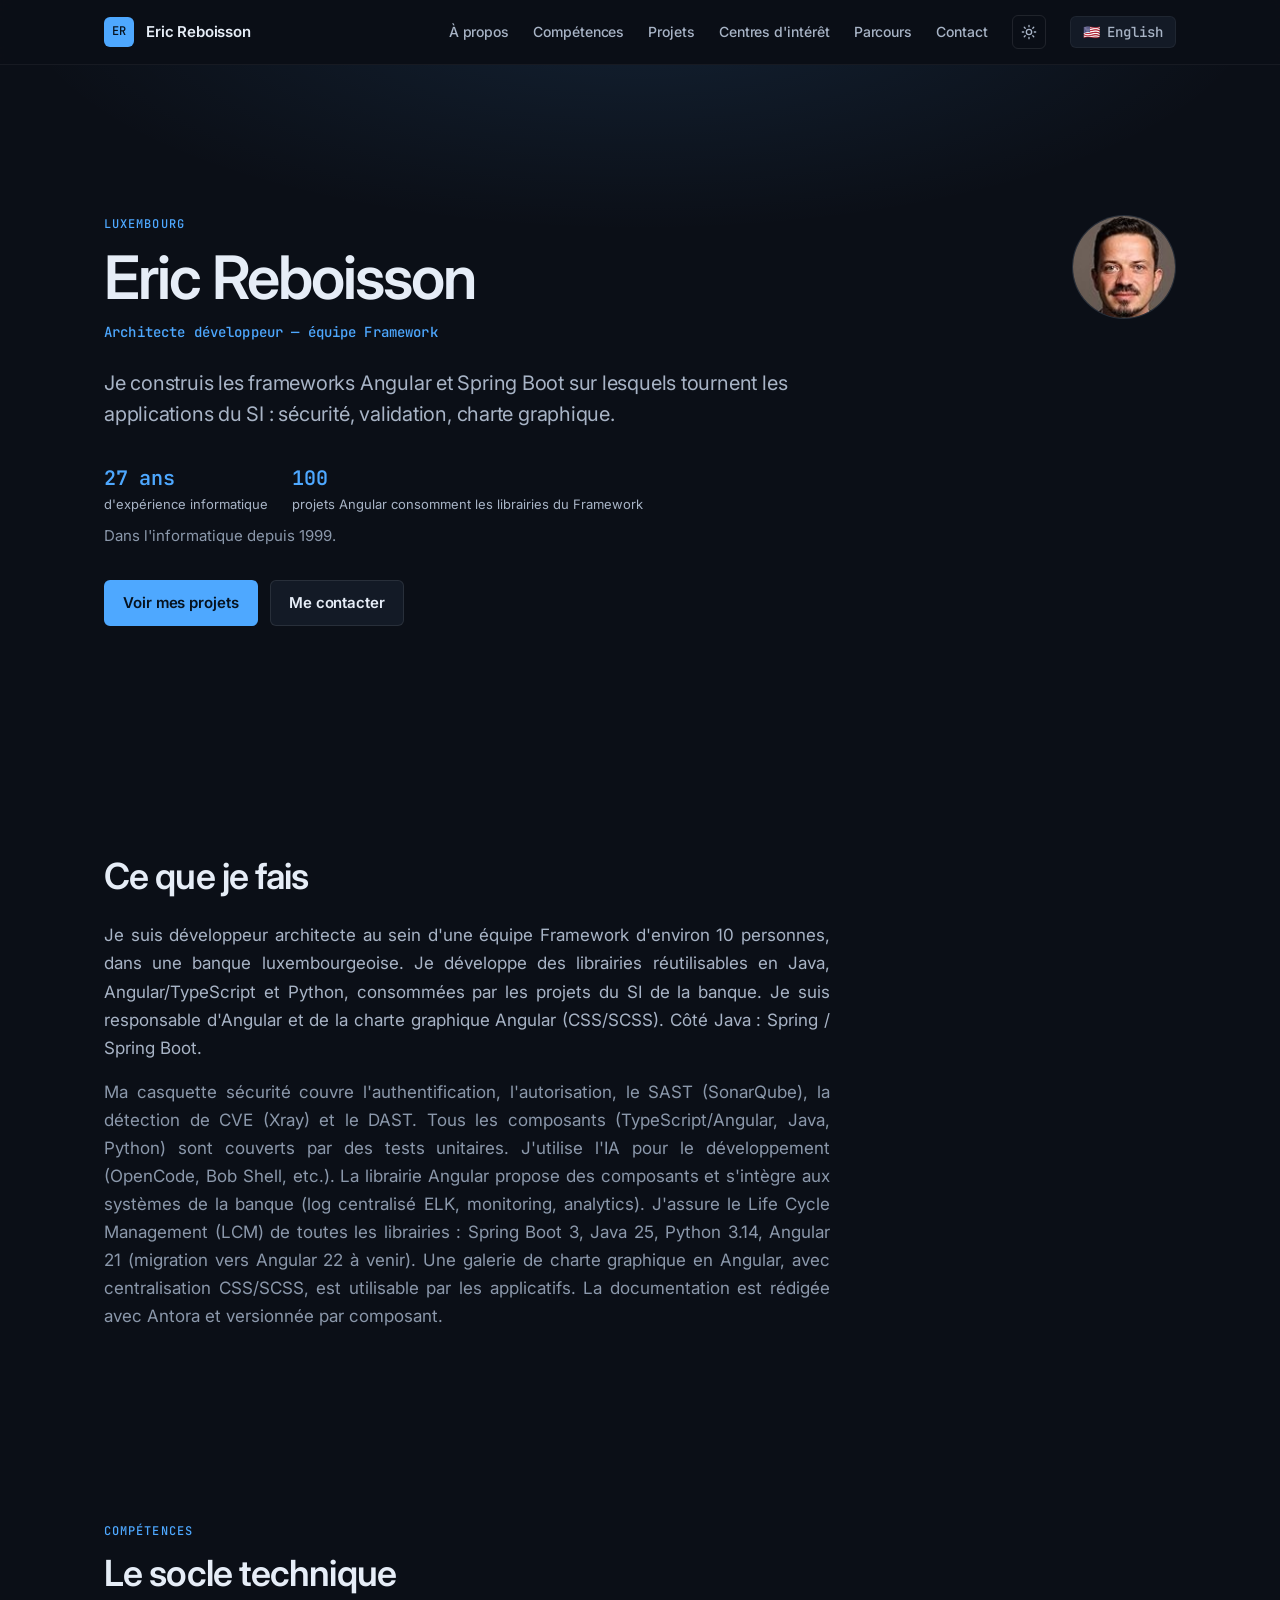
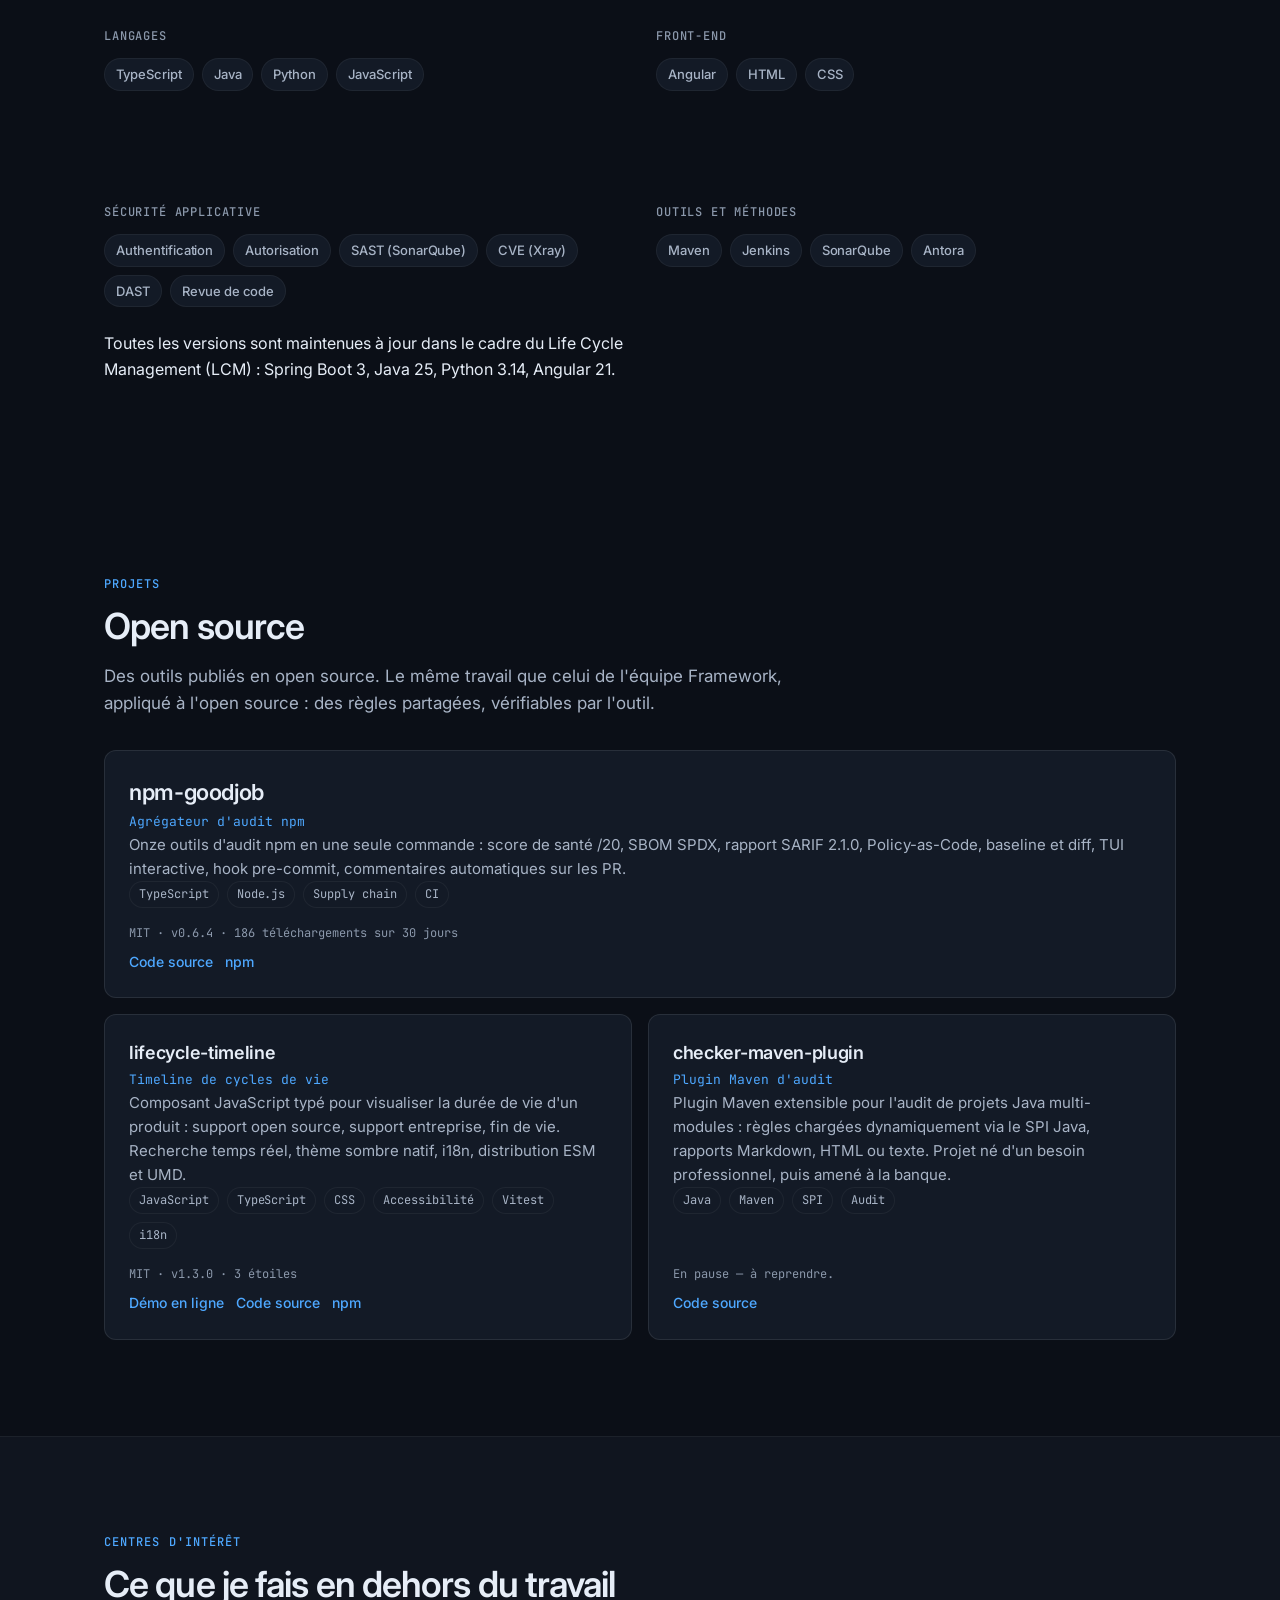
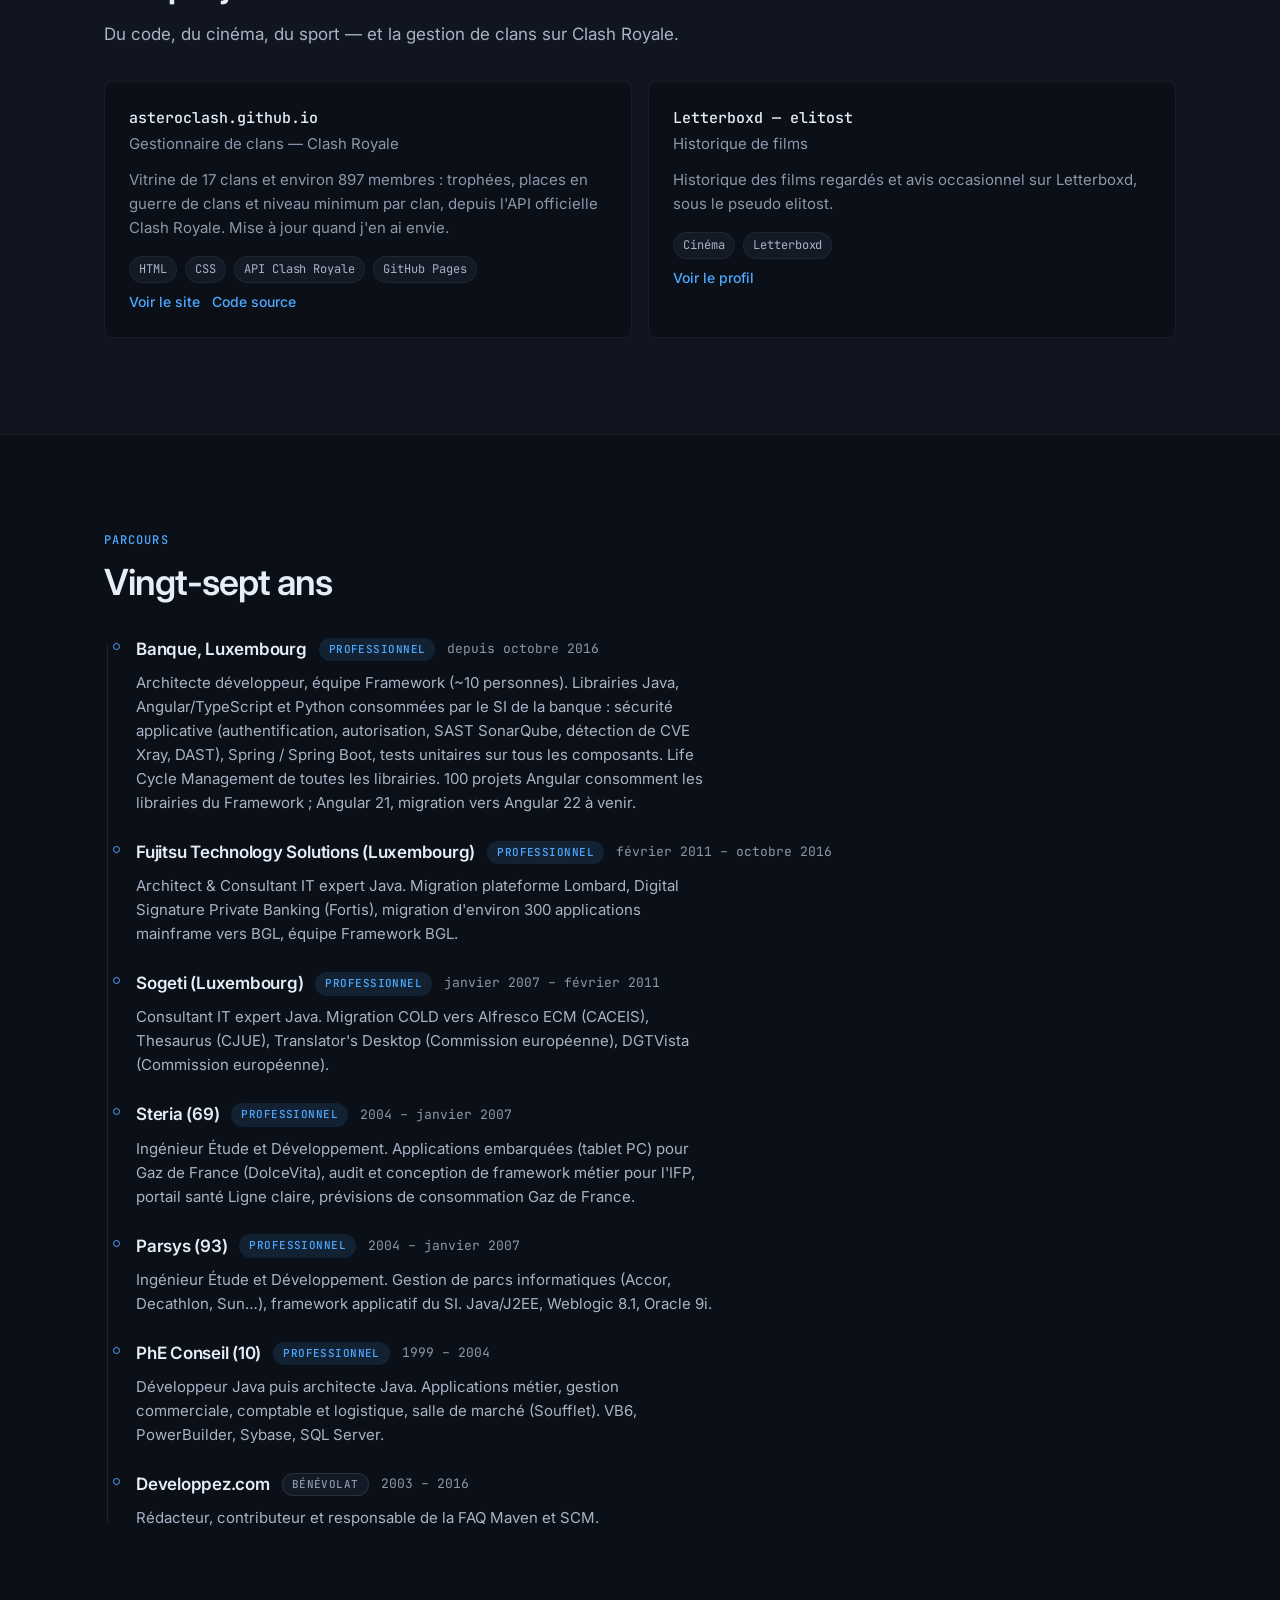
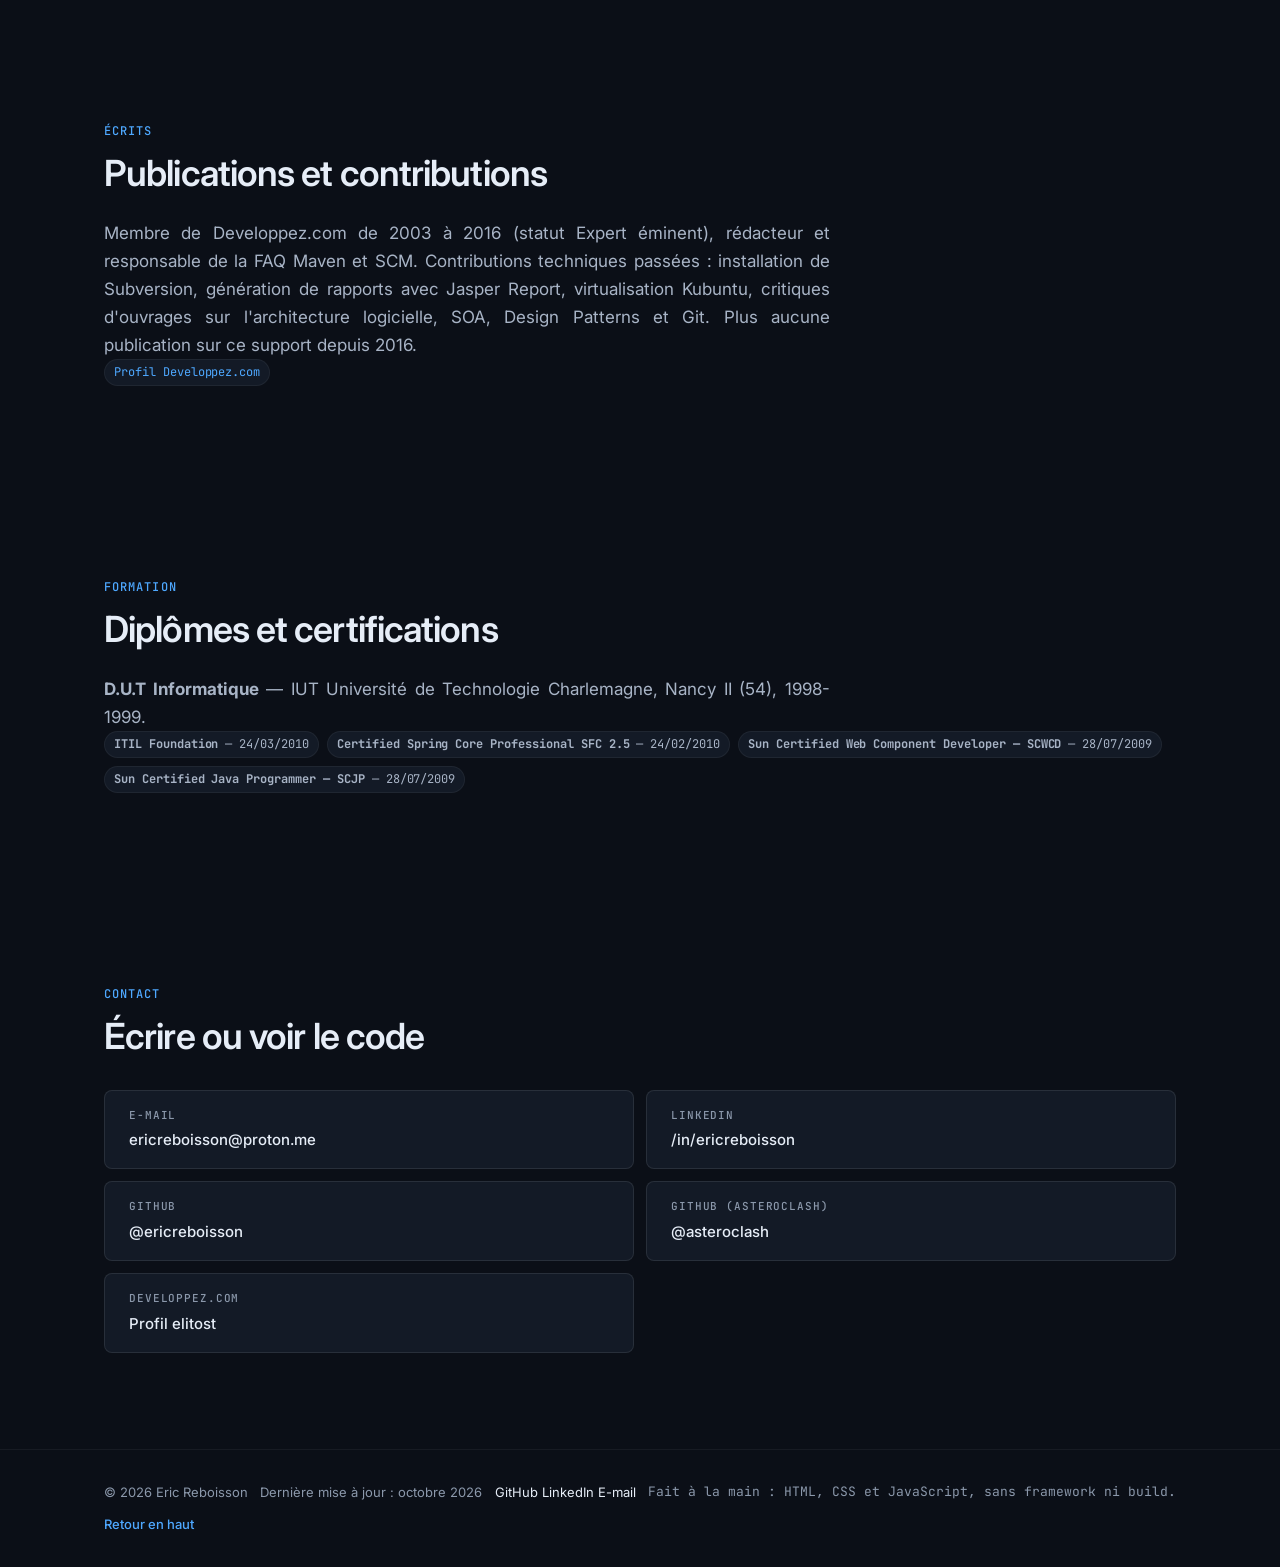
==== commit 5d8859d0: "Rétablir les coordonnées réelles (e-mail proton, LinkedIn) - Remplacer les placeholders [EMAIL] et [" ====
--- a/index.html
+++ b/index.html
@@ -54,6 +54,7 @@
     "url": "https://ericreboisson.github.io/",
     "sameAs": [
       "https://github.com/ericreboisson",
+      "https://www.linkedin.com/in/ericreboisson/",
       "https://www.developpez.com/user/profil/23974/elitost"
     ],
     "address": {
@@ -599,23 +600,21 @@
 
     <!-- =================================================================
          8. CONTACT — aucun formulaire, aucun backend.
-         [EMAIL] et [LIEN_LINKEDIN] sont des placeholders à renseigner
-         par l'utilisateur avant mise en ligne.
          ================================================================= -->
     <section class="section" id="contact" aria-labelledby="titre-contact">
       <div class="container">
         <p class="eyebrow reveal">Contact</p>
         <h2 class="section-title reveal" id="titre-contact" style="--d:1">Écrire ou voir le code</h2>
-        <!-- À compléter : [EMAIL] et [LIEN_LINKEDIN] (valeurs réelles à fournir par l'utilisateur) -->
-
         <ul class="contact-list">
           <li class="contact-item reveal" style="--d:2">
             <span class="contact-label">E-mail</span>
-            <span class="contact-value placeholder" aria-label="Adresse e-mail à compléter">[EMAIL]</span>
+            <a class="contact-value" href="mailto:ericreboisson@proton.me">ericreboisson@proton.me</a>
           </li>
           <li class="contact-item reveal" style="--d:3">
             <span class="contact-label">LinkedIn</span>
-            <span class="contact-value placeholder" aria-label="Profil LinkedIn à compléter">[LIEN_LINKEDIN]</span>
+            <a class="contact-value" href="https://www.linkedin.com/in/ericreboisson/" target="_blank" rel="noopener noreferrer">
+              /in/ericreboisson<span class="sr-only"> (ouvre un nouvel onglet)</span>
+            </a>
           </li>
           <li class="contact-item reveal" style="--d:4">
             <span class="contact-label">GitHub</span>
@@ -650,8 +649,8 @@
       <p class="footer-updated">Dernière mise à jour : octobre 2026</p>
       <p class="footer-contact">
         <a href="https://github.com/ericreboisson" target="_blank" rel="noopener noreferrer">GitHub<span class="sr-only"> (ouvre un nouvel onglet)</span></a>
-        <span class="placeholder" aria-label="LinkedIn à compléter">[LIEN_LINKEDIN]</span>
-        <span class="placeholder" aria-label="E-mail à compléter">[EMAIL]</span>
+        <a href="https://www.linkedin.com/in/ericreboisson/" target="_blank" rel="noopener noreferrer">LinkedIn<span class="sr-only"> (ouvre un nouvel onglet)</span></a>
+        <a href="mailto:ericreboisson@proton.me">E-mail</a>
       </p>
       <p class="footer-note">Fait à la main : HTML, CSS et JavaScript, sans framework ni build.</p>
       <a class="footer-top" href="#accueil">Retour en haut</a>
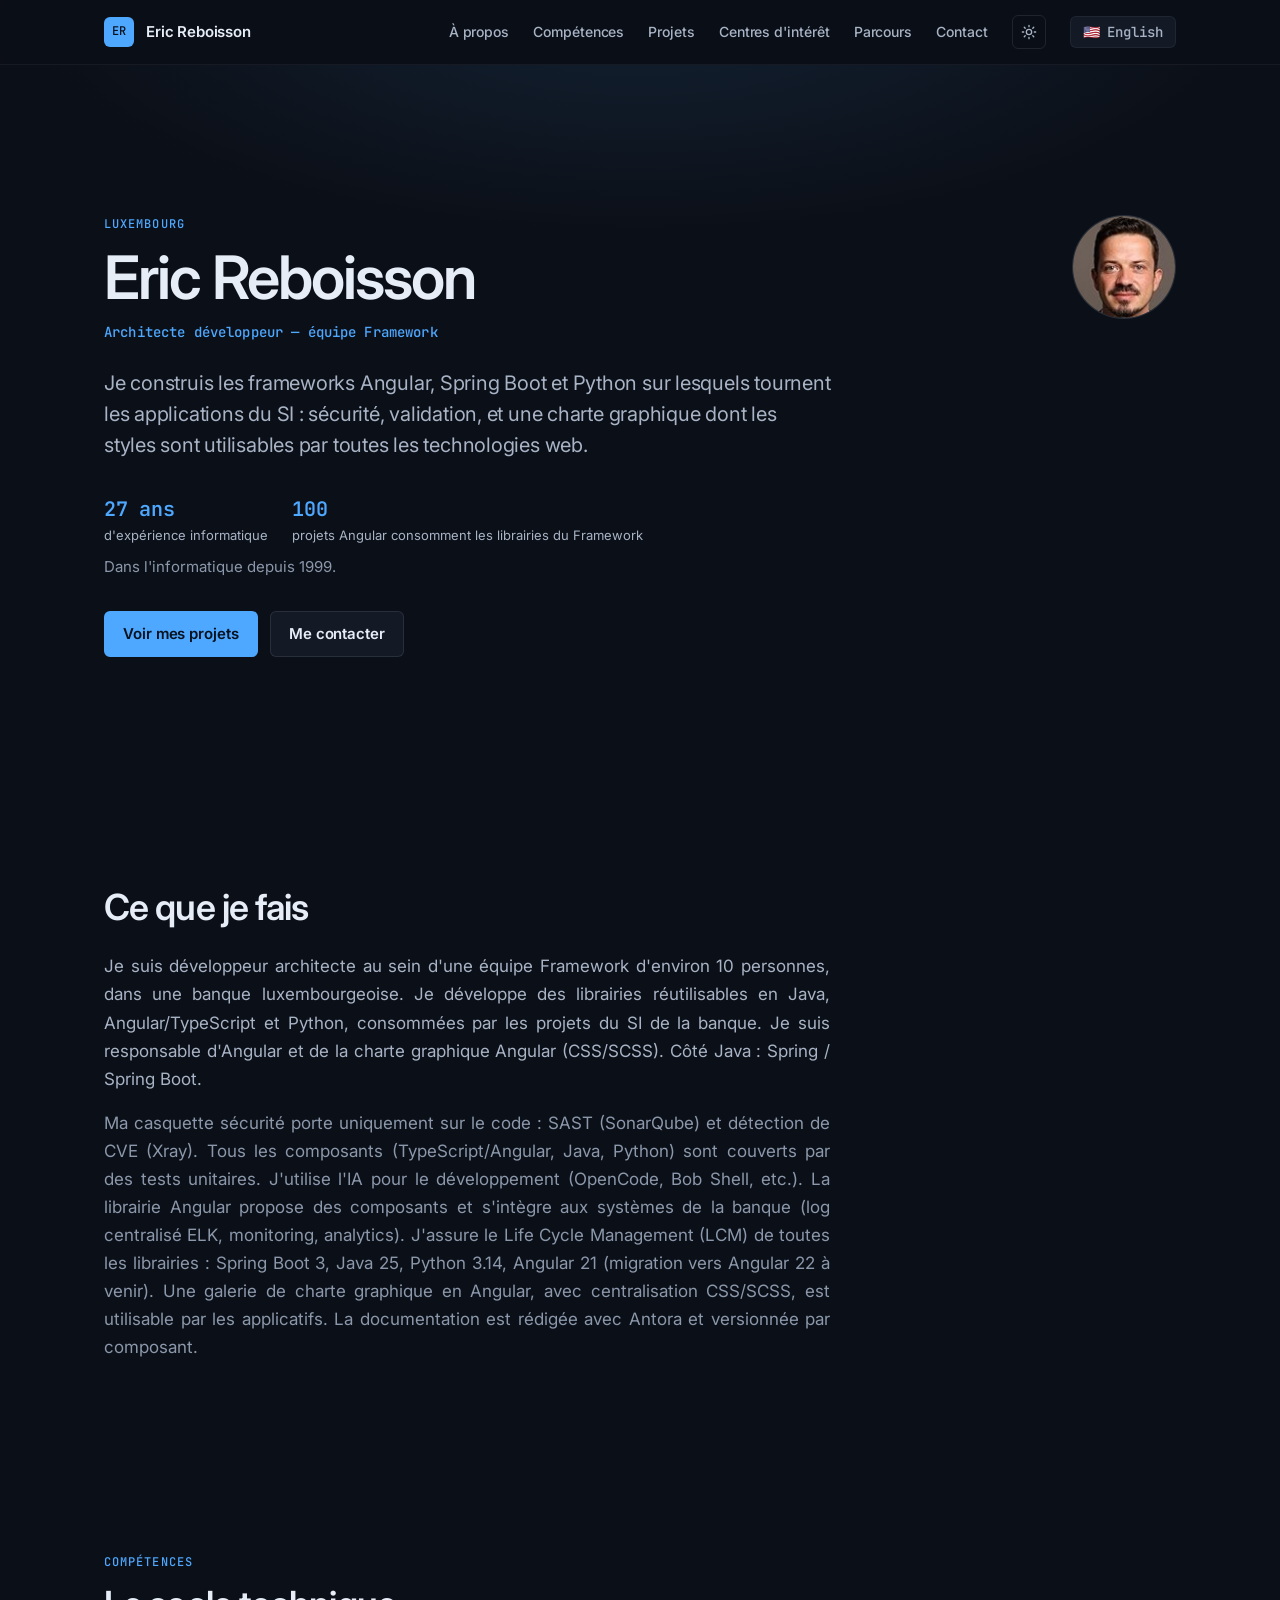
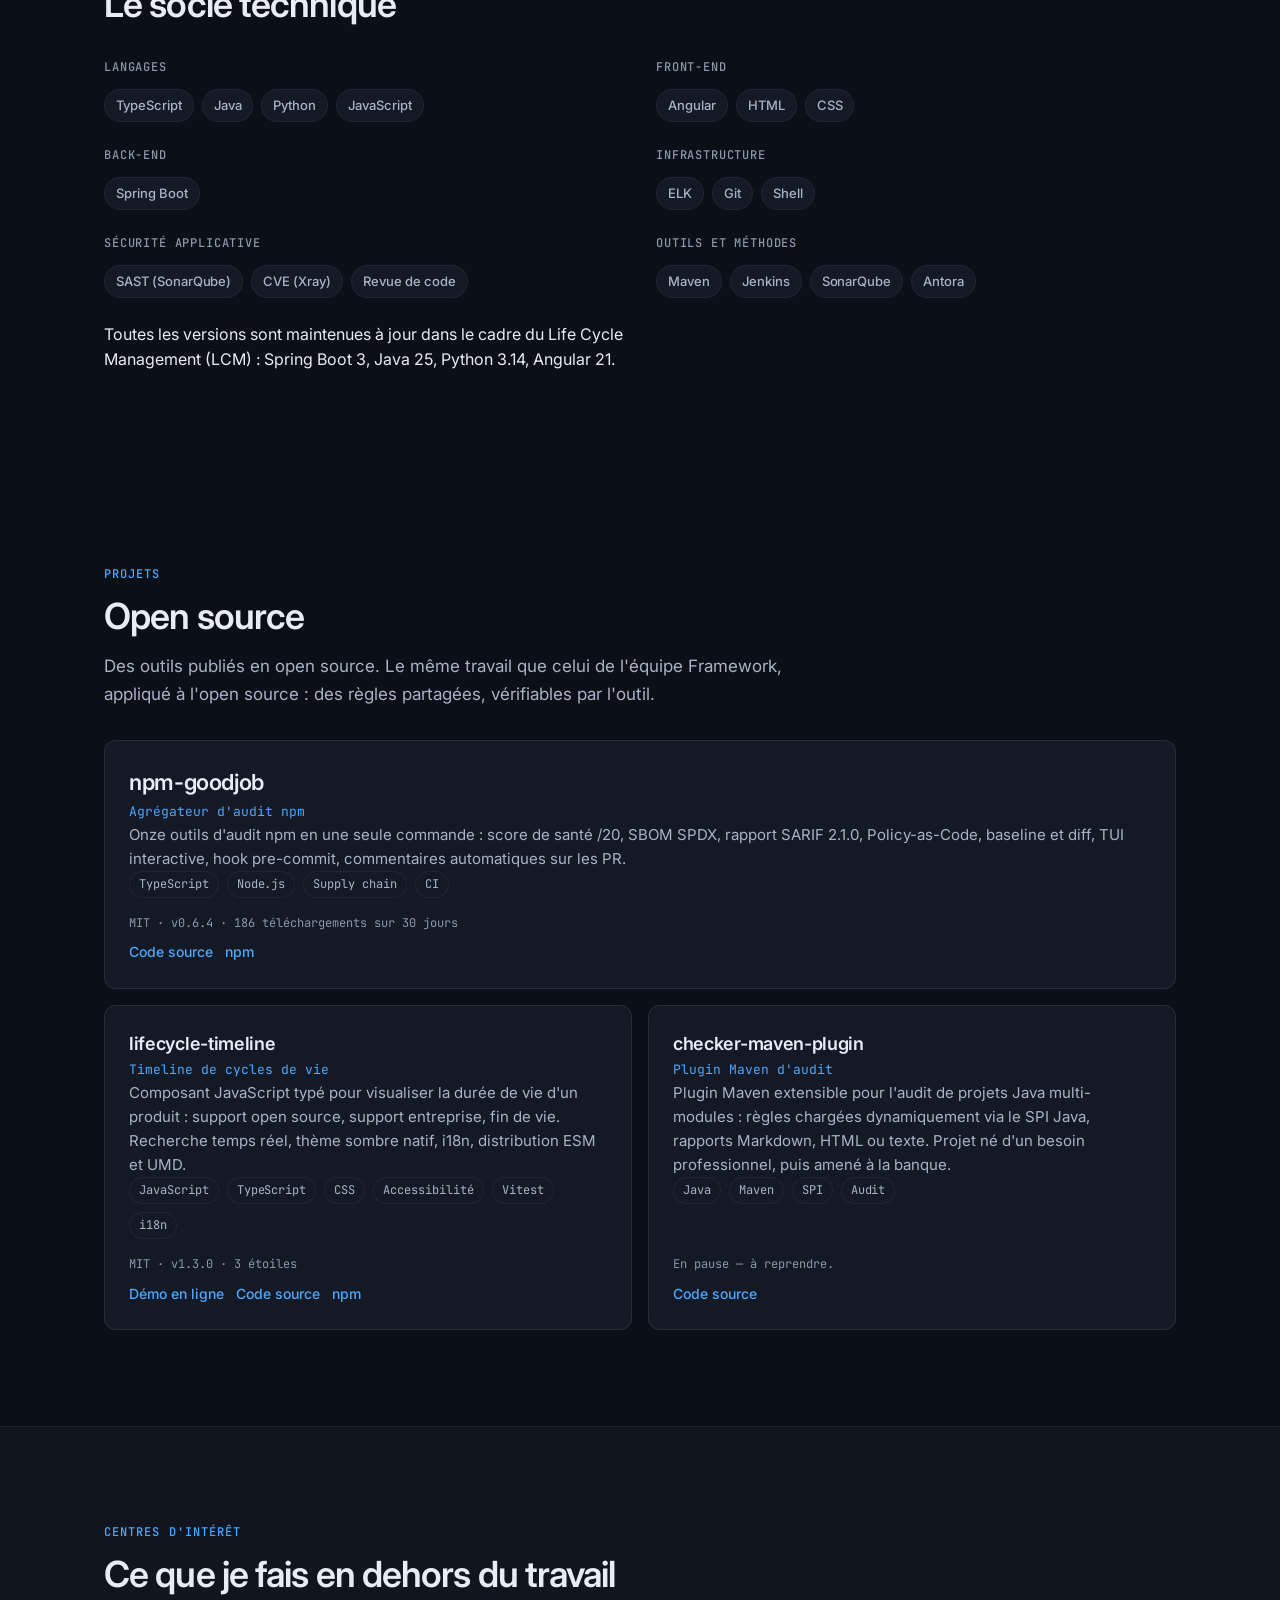
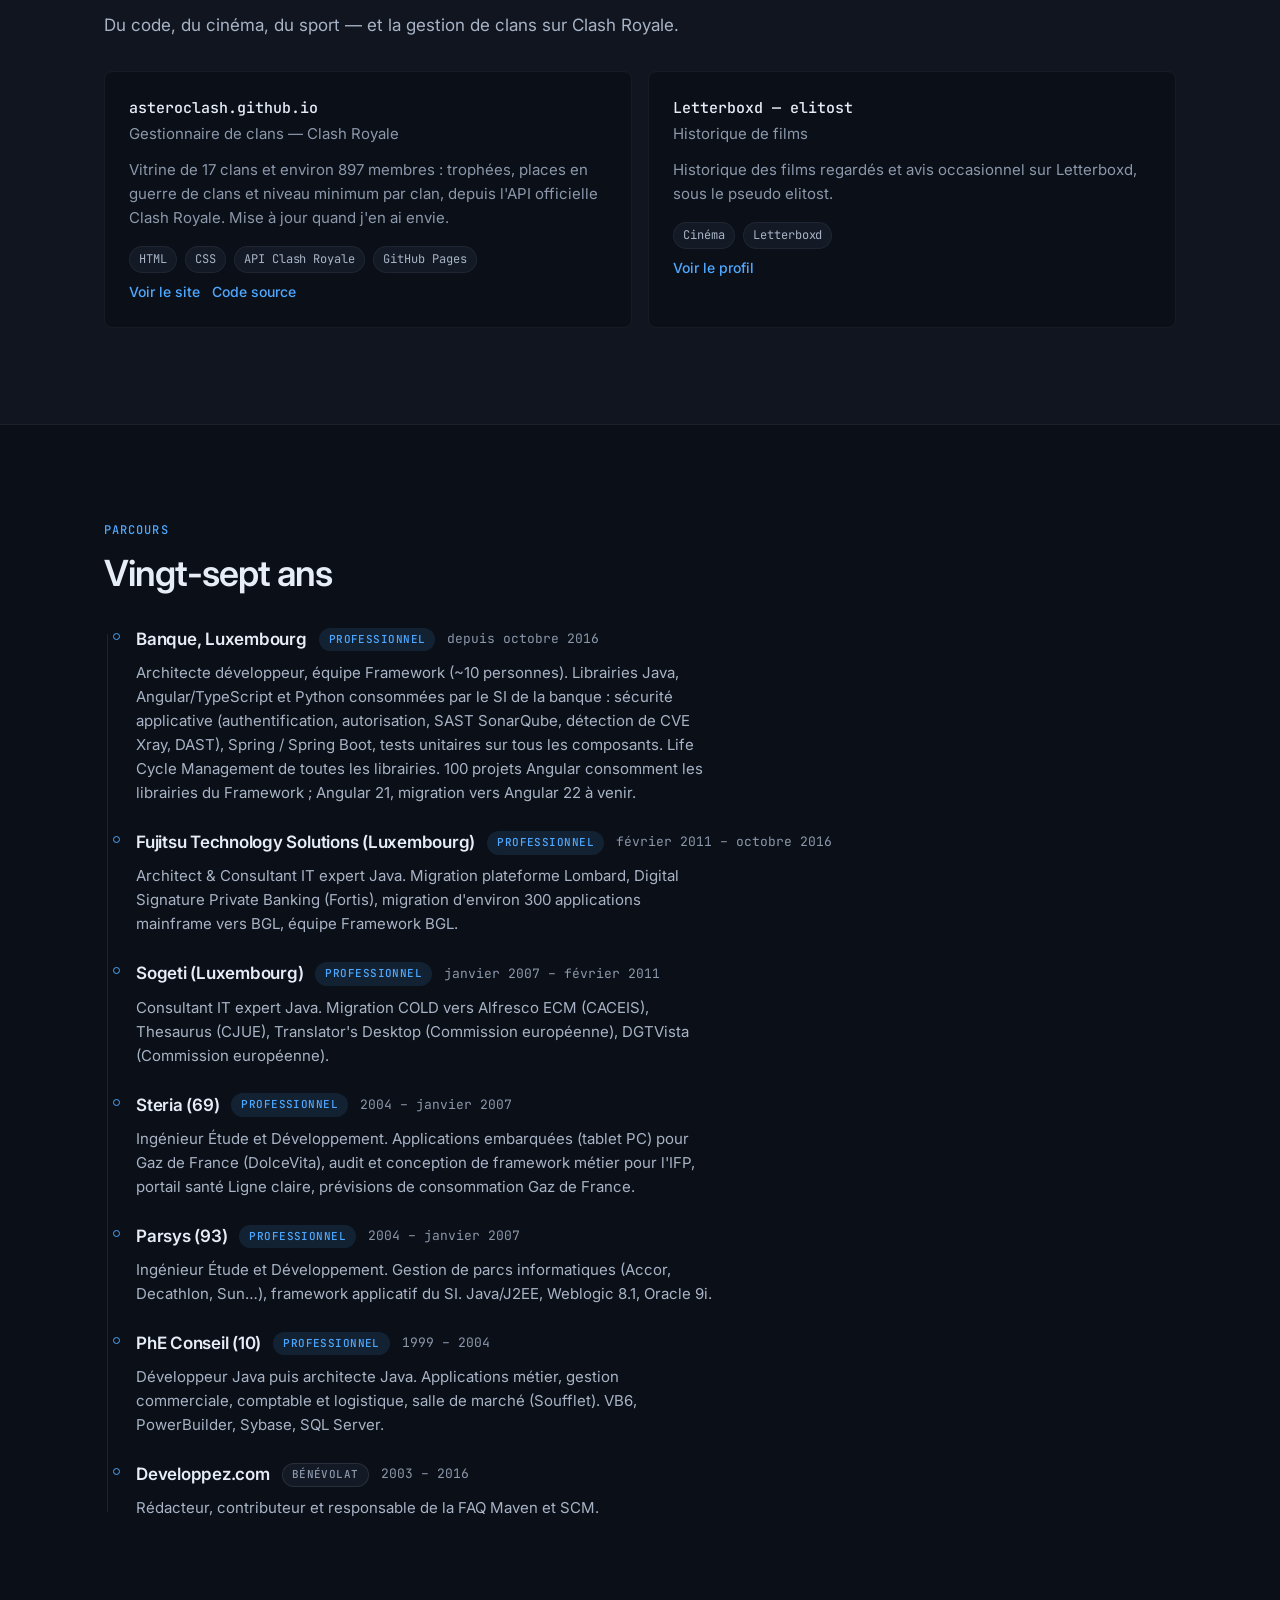
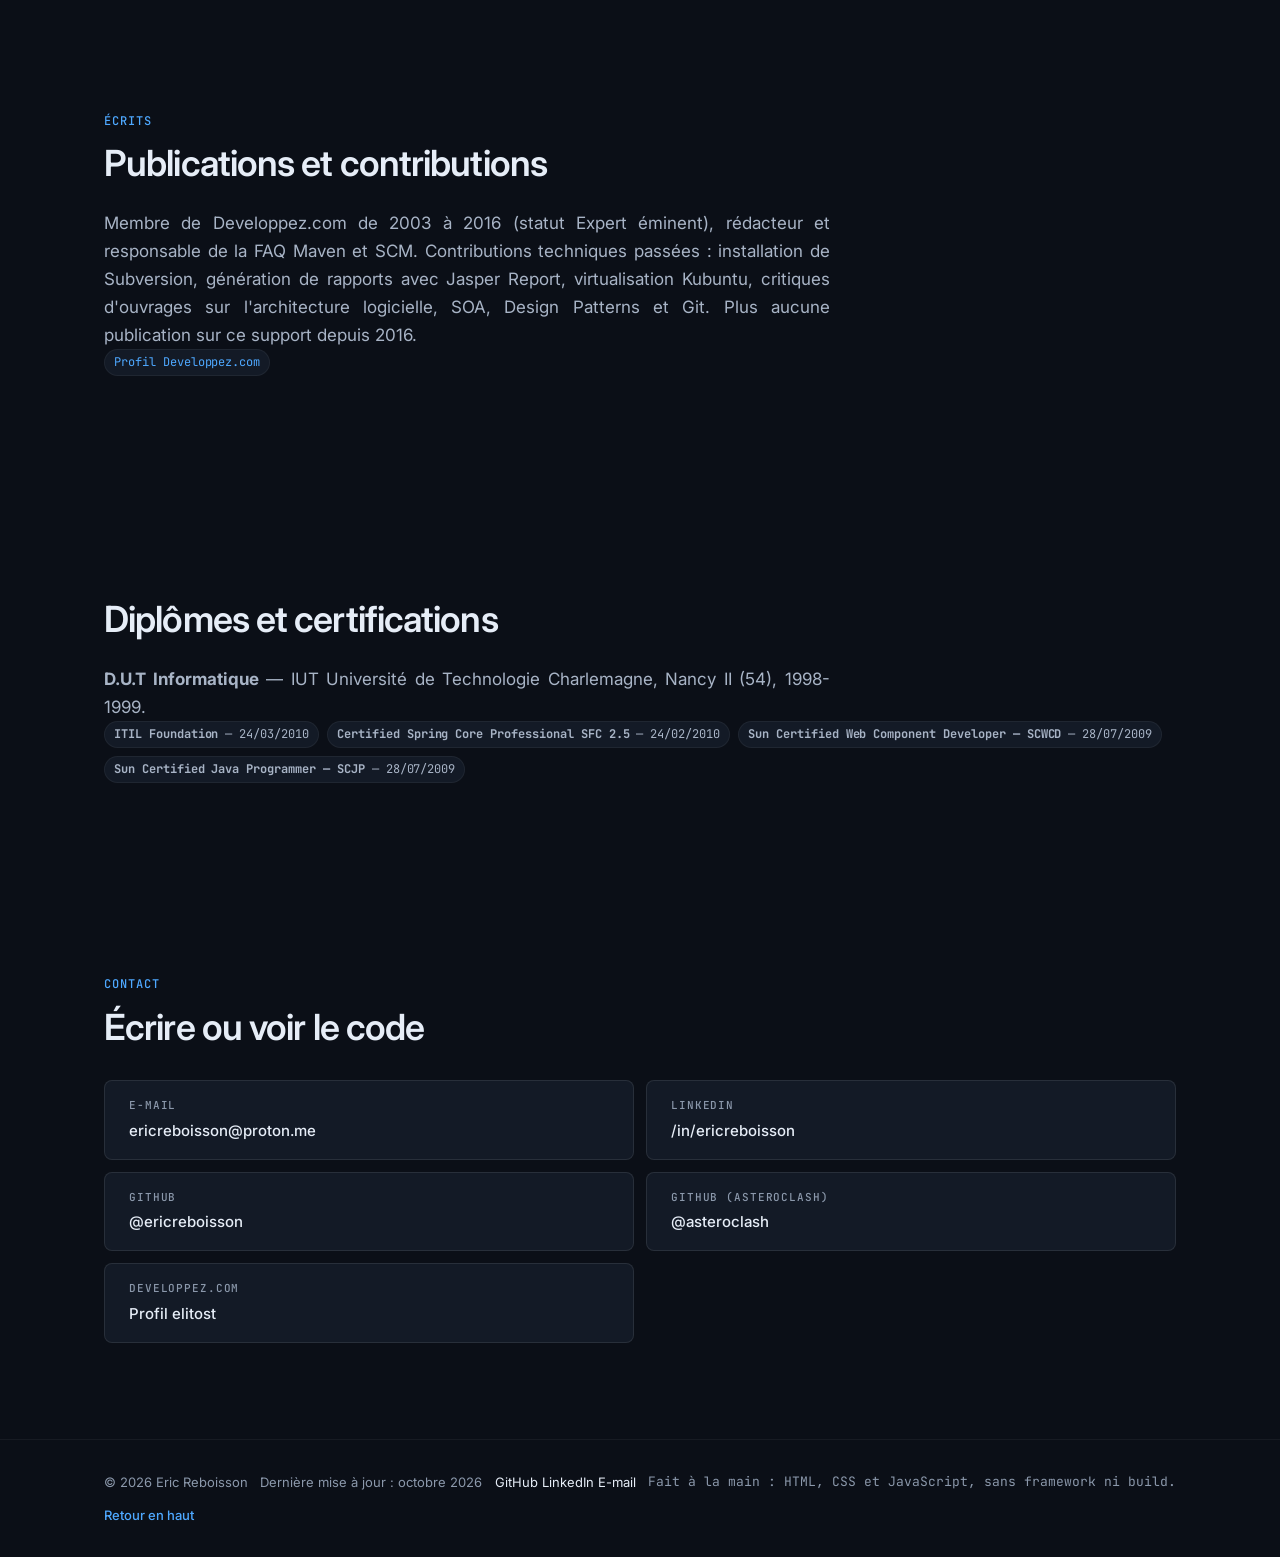
==== commit a3e54995: "Corriger hero pitch, casquette sécurité et compétences sécurité - Hero : ajoute Python, précise que " ====
--- a/index.html
+++ b/index.html
@@ -153,8 +153,9 @@
           <h1 class="reveal" style="--d:1">Eric Reboisson</h1>
           <p class="hero-role reveal" style="--d:2">Architecte développeur — équipe Framework</p>
           <p class="hero-pitch reveal" style="--d:3">
-            Je construis les frameworks Angular et Spring Boot sur lesquels tournent
-            les applications du SI : sécurité, validation, charte graphique.
+            Je construis les frameworks Angular, Spring Boot et Python sur lesquels
+            tournent les applications du SI : sécurité, validation, et une charte
+            graphique dont les styles sont utilisables par toutes les technologies web.
           </p>
           <div class="hero-metrics reveal" style="--d:4">
             <span class="hero-metric">
@@ -199,8 +200,8 @@
             graphique Angular (CSS/SCSS). Côté Java : Spring / Spring Boot.
           </p>
           <p>
-            Ma casquette sécurité couvre l'authentification, l'autorisation, le SAST
-            (SonarQube), la détection de CVE (Xray) et le DAST. Tous les composants
+            Ma casquette sécurité porte uniquement sur le code : SAST (SonarQube) et
+            détection de CVE (Xray). Tous les composants
             (TypeScript/Angular, Java, Python) sont couverts par des tests unitaires.
             J'utilise l'IA pour le développement (OpenCode, Bob Shell, etc.).
             La librairie Angular propose des composants et s'intègre aux systèmes de
@@ -252,8 +253,7 @@
           <li class="skill-group reveal" style="--d:6">
             <h3>Sécurité applicative</h3>
             <ul class="chips">
-              <li>Authentification</li><li>Autorisation</li><li>SAST (SonarQube)</li>
-              <li>CVE (Xray)</li><li>DAST</li><li>Revue de code</li>
+              <li>SAST (SonarQube)</li><li>CVE (Xray)</li><li>Revue de code</li>
             </ul>
           </li>
           <li class="skill-group reveal" style="--d:7">
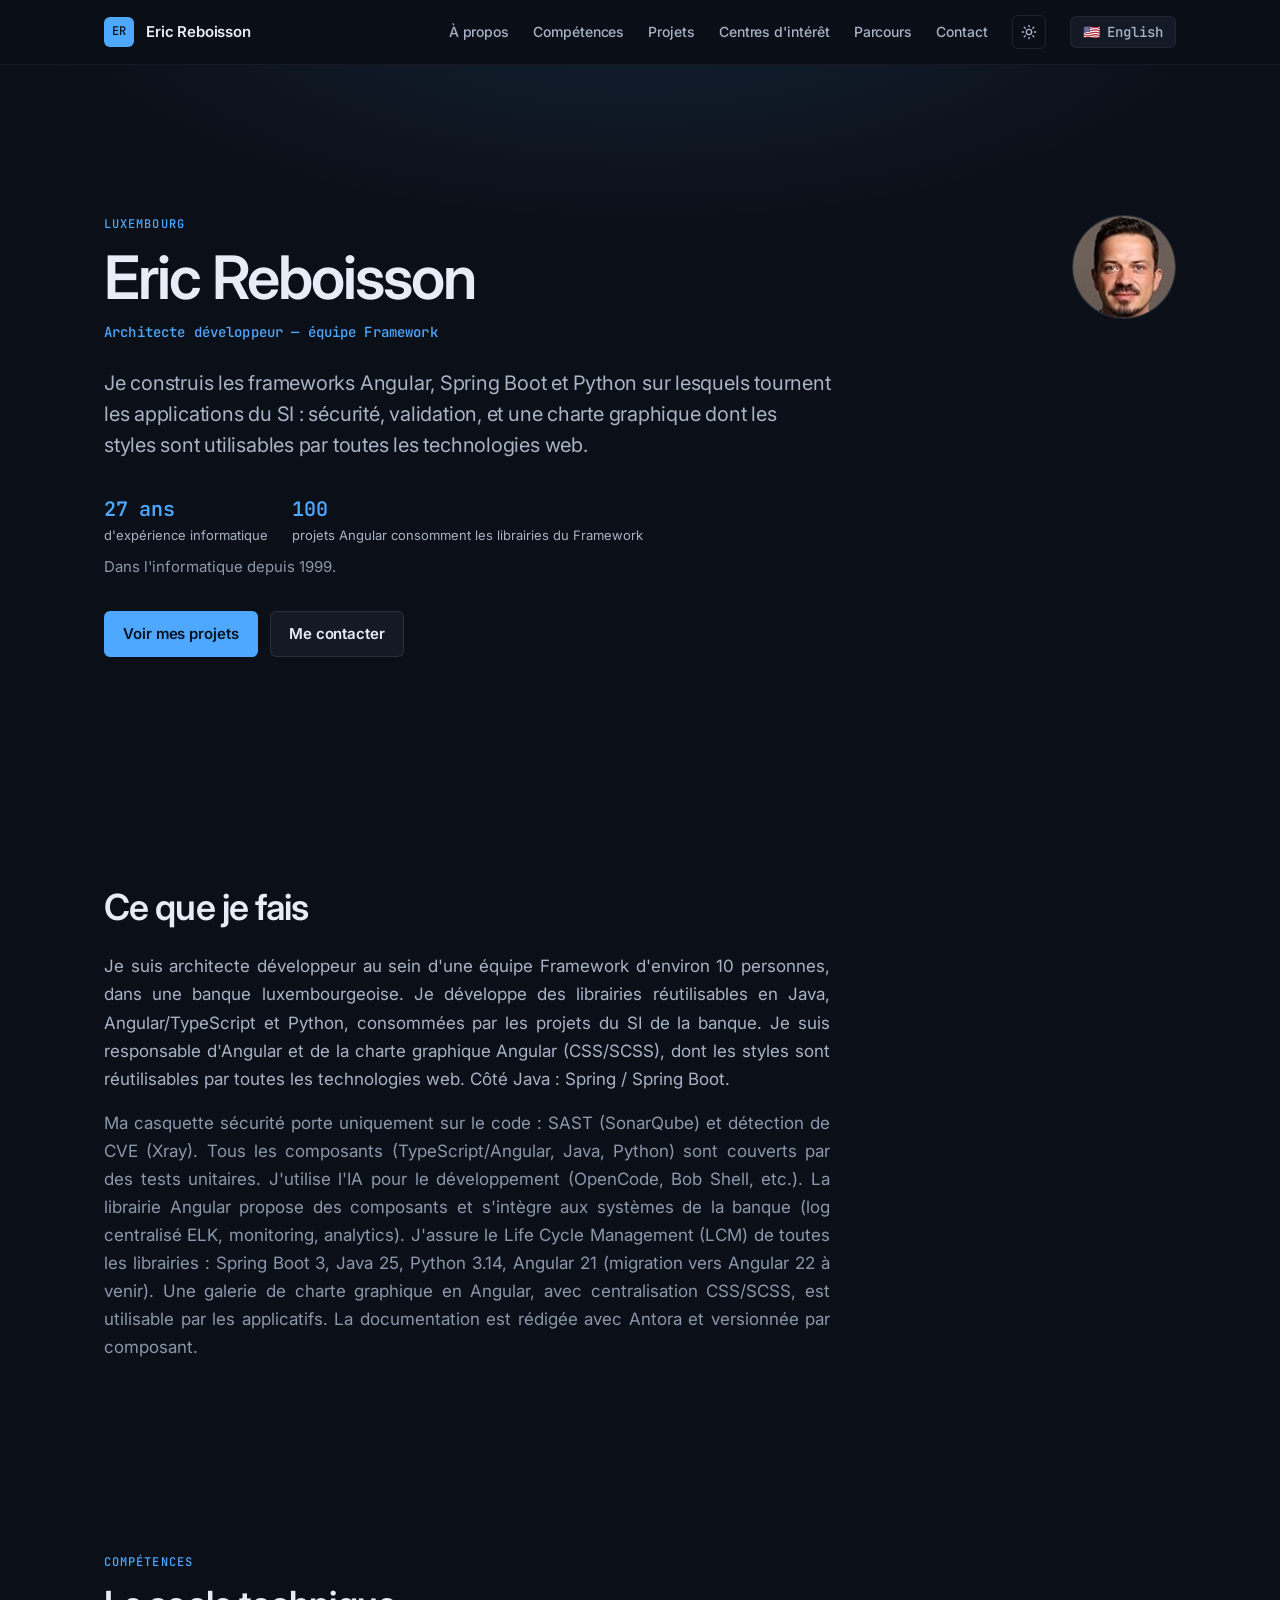
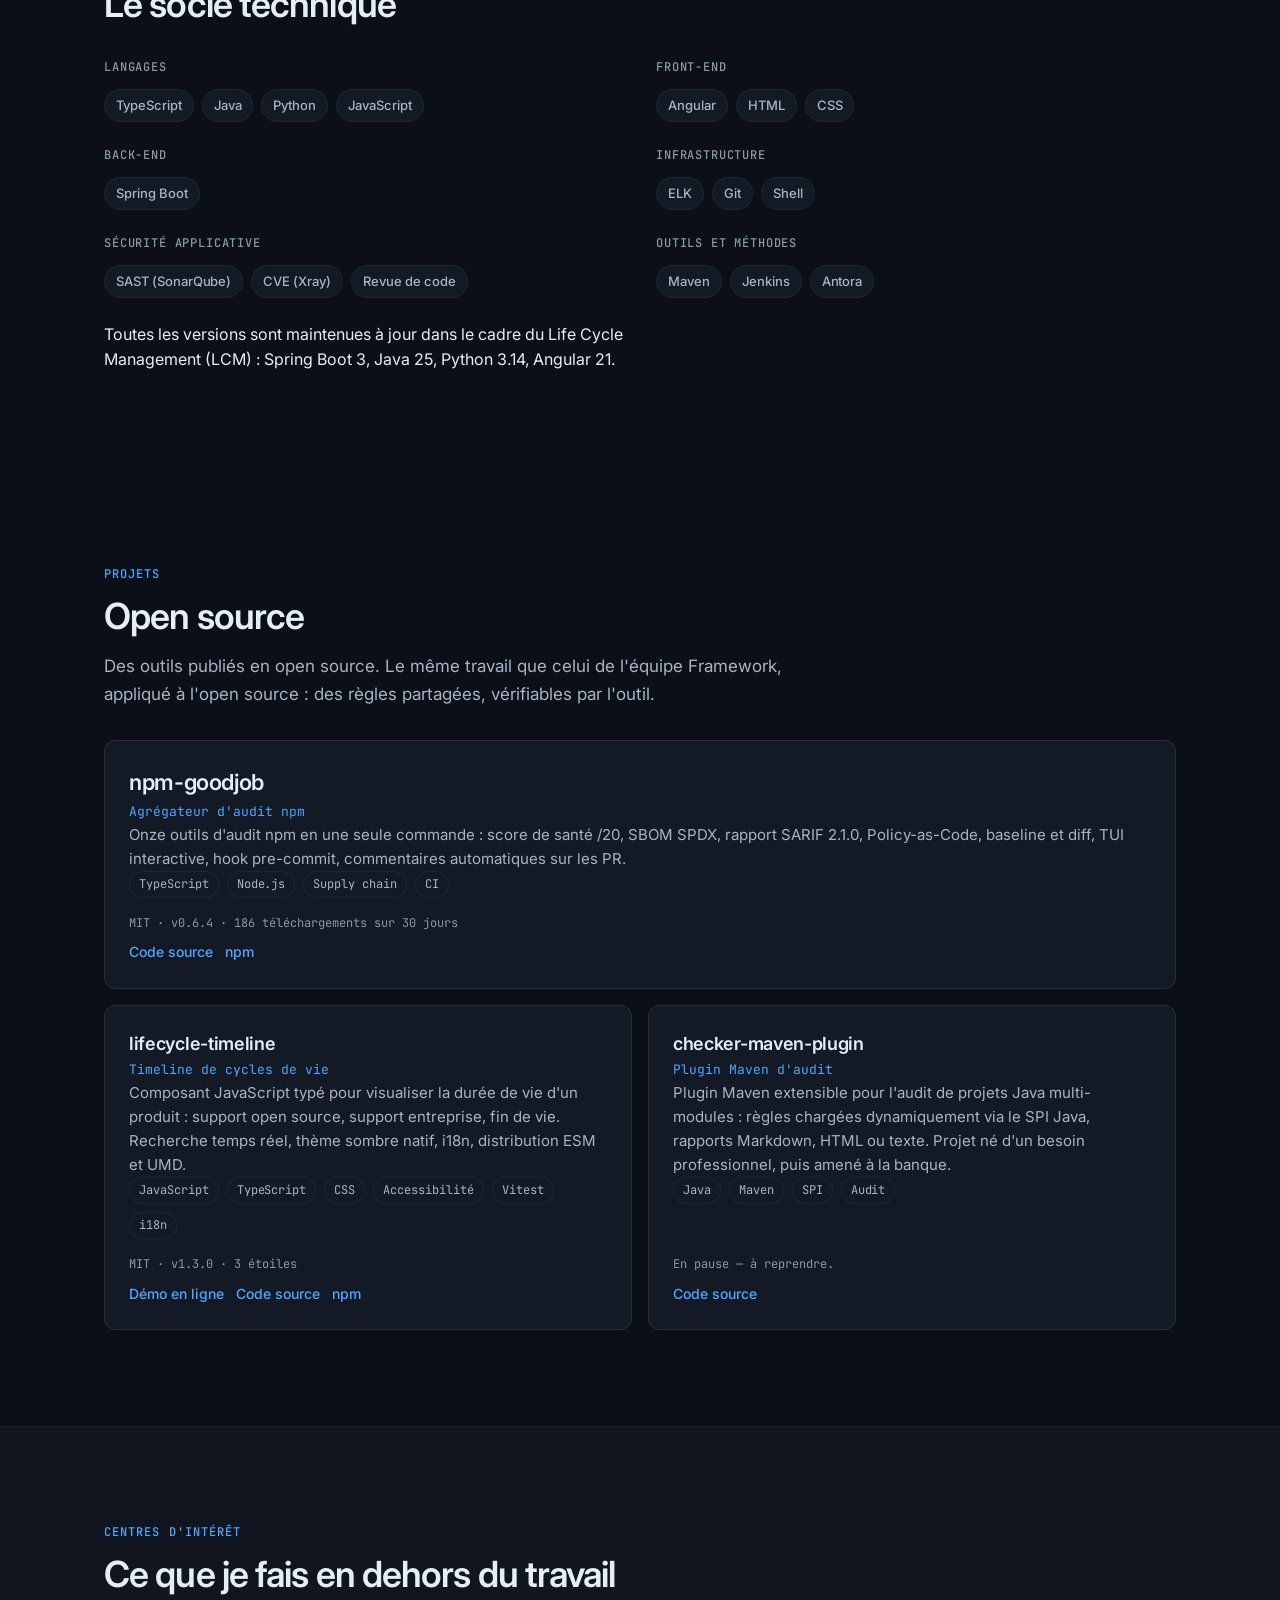
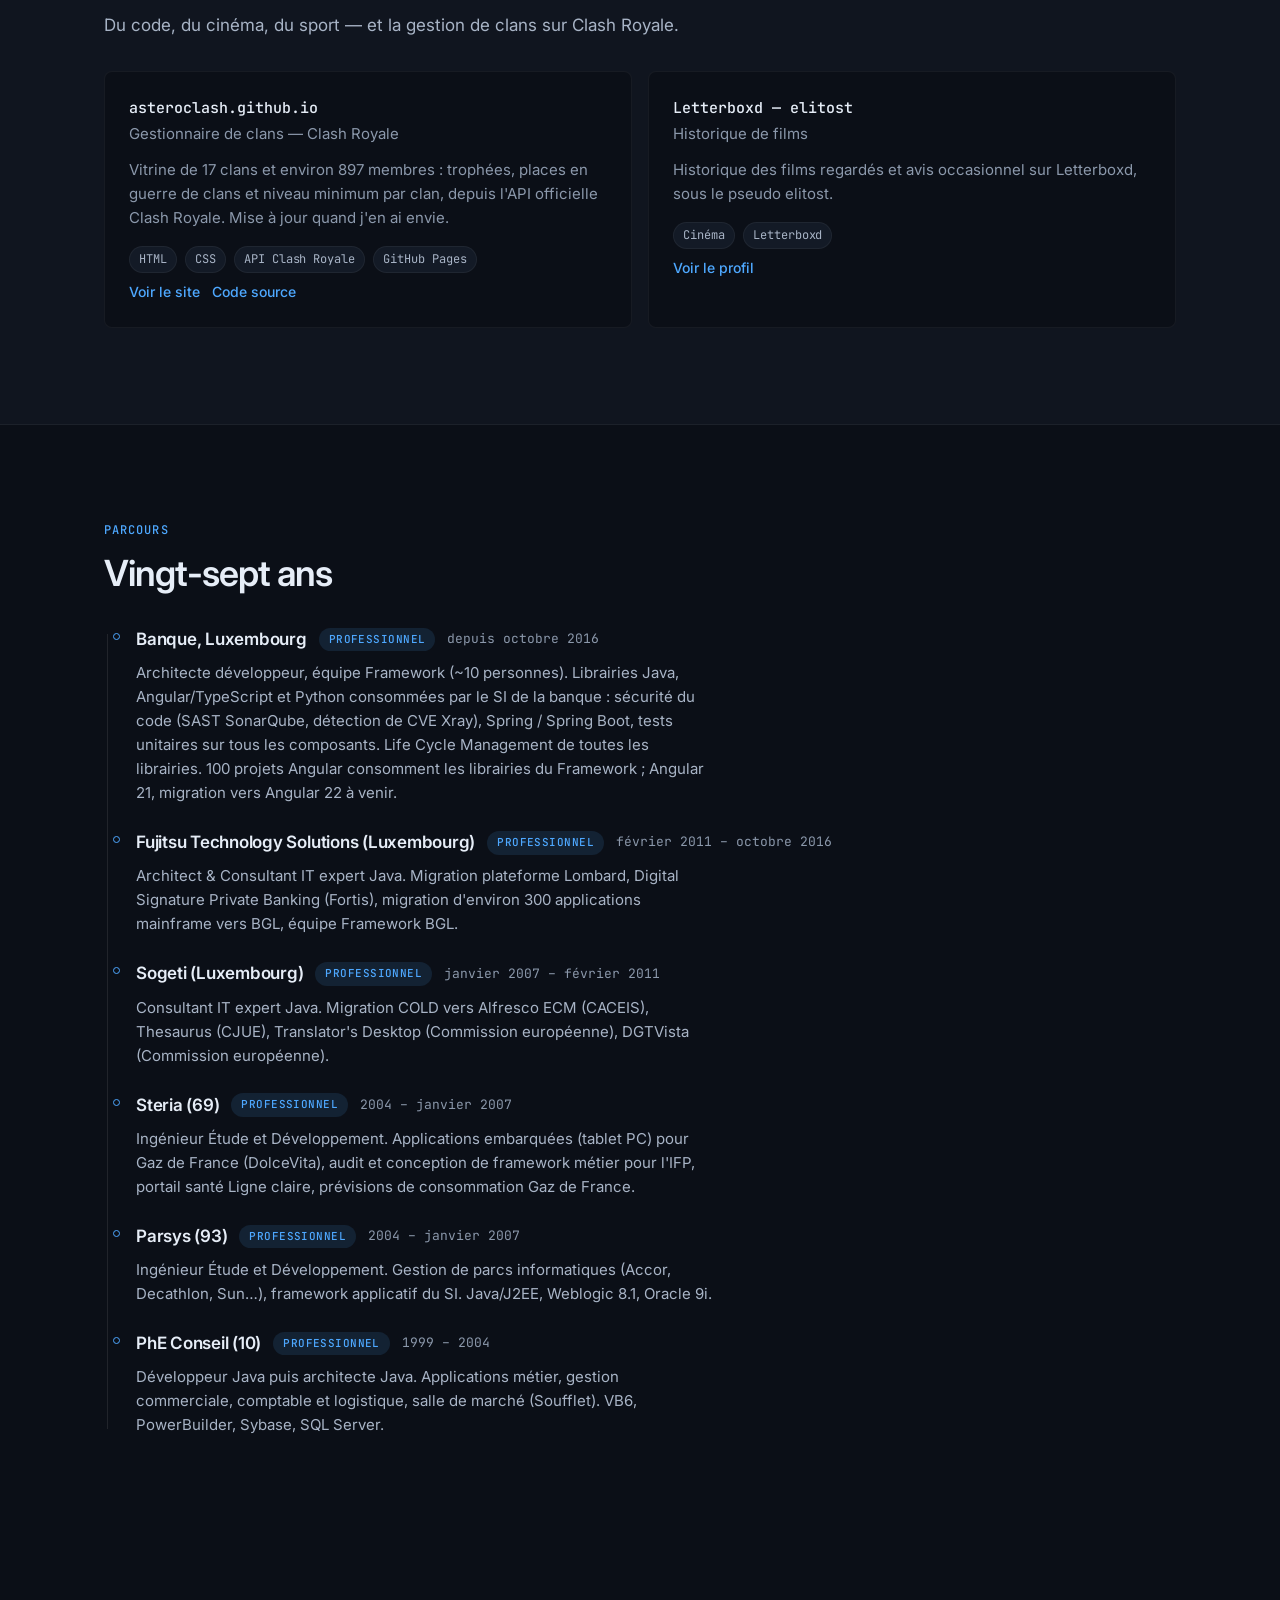
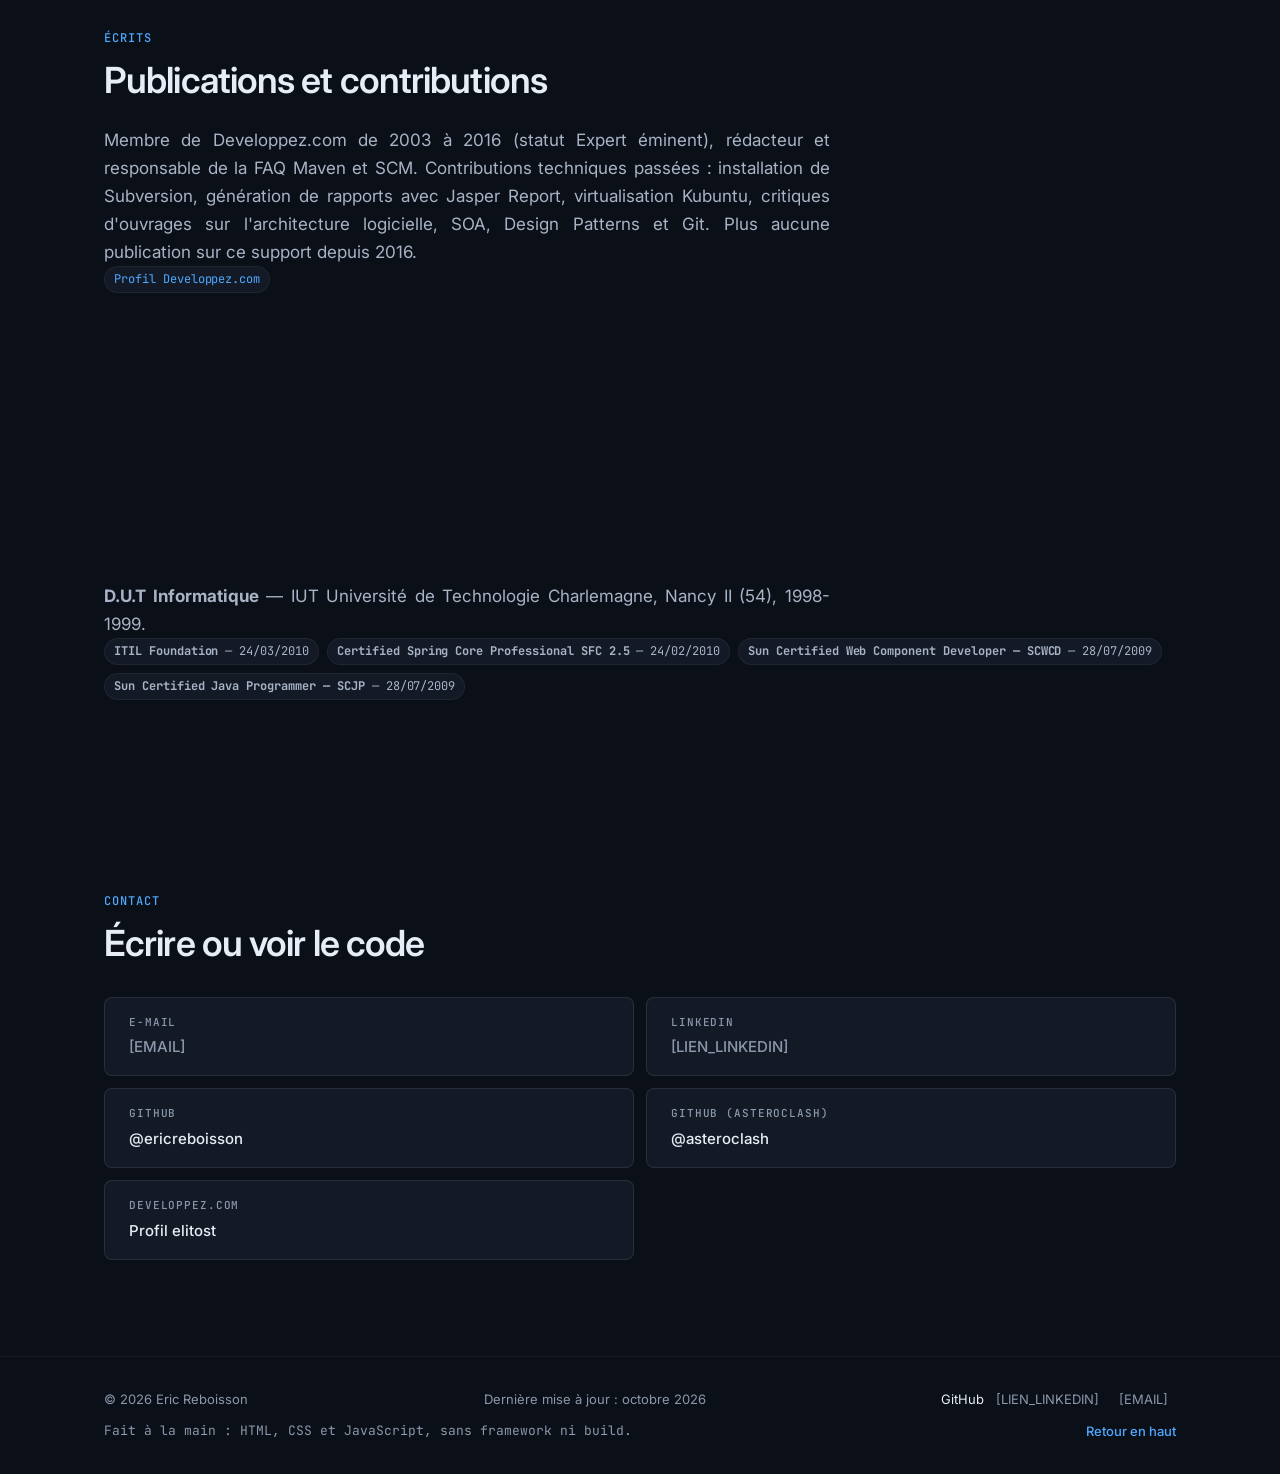
==== commit 4b55a3c5: "Corriger Parcours sécurité, placeholders contact, uniformisation éditoriale - Remplacer « sécurité a" ====
--- a/index.html
+++ b/index.html
@@ -10,7 +10,7 @@
   <title>Eric Reboisson — Architecte développeur Java / Angular / Spring Boot | Luxembourg</title>
   <meta name="description" content="Architecte développeur au Luxembourg : Java, Angular, Spring Boot, Python, sécurité applicative. Frameworks bancaires, librairies open source, LCM depuis 1999.">
   <meta name="author" content="Eric Reboisson">
-  <meta name="keywords" content="Spring Boot, Java, Python, Angular, TypeScript, sécurité applicative, architecture logicielle, SOA, batch, accostage, Luxembourg, ITIL, OCPJP, OCPWCD, développeur architecte, LCM, Developpez.com">
+  <meta name="keywords" content="Spring Boot, Java, Python, Angular, TypeScript, sécurité applicative, architecture logicielle, SOA, batch, accostage, Luxembourg, ITIL, OCPJP, OCPWCD, architecte développeur, LCM, Developpez.com">
   <link rel="canonical" href="https://ericreboisson.github.io/">
 
   <!-- Open Graph — l'image est générée en 1200x630 (voir README) -->
@@ -47,14 +47,13 @@
       "Angular", "HTML", "CSS/SCSS",
       "Spring", "Spring Boot",
       "ELK", "Git", "Shell",
-      "sécurité applicative", "SAST SonarQube", "CVE Xray", "DAST",
+      "sécurité applicative", "SAST SonarQube", "CVE Xray",
       "architecture logicielle", "SOA", "batch", "accostage",
       "tests unitaires", "Antora", "Life Cycle Management"
     ],
     "url": "https://ericreboisson.github.io/",
     "sameAs": [
       "https://github.com/ericreboisson",
-      "https://www.linkedin.com/in/ericreboisson/",
       "https://www.developpez.com/user/profil/23974/elitost"
     ],
     "address": {
@@ -193,11 +192,12 @@
         <h2 class="section-title reveal" id="titre-a-propos" style="--d:1">Ce que je fais</h2>
         <div class="prose reveal" style="--d:2">
           <p>
-            Je suis développeur architecte au sein d'une équipe Framework d'environ
+            Je suis architecte développeur au sein d'une équipe Framework d'environ
             10 personnes, dans une banque luxembourgeoise. Je développe des librairies
             réutilisables en Java, Angular/TypeScript et Python, consommées par les
             projets du SI de la banque. Je suis responsable d'Angular et de la charte
-            graphique Angular (CSS/SCSS). Côté Java : Spring / Spring Boot.
+            graphique Angular (CSS/SCSS), dont les styles sont réutilisables par toutes
+            les technologies web. Côté Java : Spring / Spring Boot.
           </p>
           <p>
             Ma casquette sécurité porte uniquement sur le code : SAST (SonarQube) et
@@ -259,7 +259,7 @@
           <li class="skill-group reveal" style="--d:7">
             <h3>Outils et méthodes</h3>
             <ul class="chips">
-              <li>Maven</li><li>Jenkins</li><li>SonarQube</li><li>Antora</li>
+              <li>Maven</li><li>Jenkins</li><li>Antora</li>
             </ul>
           </li>
           <li class="skill-group reveal" style="--d:8">
@@ -445,8 +445,8 @@
               <p class="timeline-desc">
                 Architecte développeur, équipe Framework (~10 personnes).
                 Librairies Java, Angular/TypeScript et Python consommées par le SI
-                de la banque : sécurité applicative (authentification, autorisation,
-                SAST SonarQube, détection de CVE Xray, DAST), Spring / Spring Boot,
+                de la banque : sécurité du code (SAST SonarQube, détection de CVE Xray),
+                Spring / Spring Boot,
                 tests unitaires sur tous les composants. Life Cycle Management de
                 toutes les librairies. 100 projets Angular consomment les librairies
                 du Framework ; Angular 21, migration vers Angular 22 à venir.
@@ -535,19 +535,6 @@
             </div>
           </li>
 
-          <li class="timeline-item reveal" style="--d:8">
-            <div class="timeline-marker" aria-hidden="true"></div>
-            <div class="timeline-body">
-              <p class="timeline-meta">
-                <span class="timeline-org">Developpez.com</span>
-                <span class="badge badge-volunteer">Bénévolat</span>
-                <span class="timeline-period">2003 – 2016</span>
-              </p>
-              <p class="timeline-desc">
-                Rédacteur, contributeur et responsable de la FAQ Maven et SCM.
-              </p>
-            </div>
-          </li>
         </ol>
       </div>
     </section>
@@ -608,13 +595,11 @@
         <ul class="contact-list">
           <li class="contact-item reveal" style="--d:2">
             <span class="contact-label">E-mail</span>
-            <a class="contact-value" href="mailto:ericreboisson@proton.me">ericreboisson@proton.me</a>
+            <span class="contact-value placeholder" aria-label="Adresse e-mail à compléter">[EMAIL]</span>
           </li>
           <li class="contact-item reveal" style="--d:3">
             <span class="contact-label">LinkedIn</span>
-            <a class="contact-value" href="https://www.linkedin.com/in/ericreboisson/" target="_blank" rel="noopener noreferrer">
-              /in/ericreboisson<span class="sr-only"> (ouvre un nouvel onglet)</span>
-            </a>
+            <span class="contact-value placeholder" aria-label="Profil LinkedIn à compléter">[LIEN_LINKEDIN]</span>
           </li>
           <li class="contact-item reveal" style="--d:4">
             <span class="contact-label">GitHub</span>
@@ -649,8 +634,8 @@
       <p class="footer-updated">Dernière mise à jour : octobre 2026</p>
       <p class="footer-contact">
         <a href="https://github.com/ericreboisson" target="_blank" rel="noopener noreferrer">GitHub<span class="sr-only"> (ouvre un nouvel onglet)</span></a>
-        <a href="https://www.linkedin.com/in/ericreboisson/" target="_blank" rel="noopener noreferrer">LinkedIn<span class="sr-only"> (ouvre un nouvel onglet)</span></a>
-        <a href="mailto:ericreboisson@proton.me">E-mail</a>
+        <span class="placeholder" aria-label="LinkedIn à compléter">[LIEN_LINKEDIN]</span>
+        <span class="placeholder" aria-label="E-mail à compléter">[EMAIL]</span>
       </p>
       <p class="footer-note">Fait à la main : HTML, CSS et JavaScript, sans framework ni build.</p>
       <a class="footer-top" href="#accueil">Retour en haut</a>
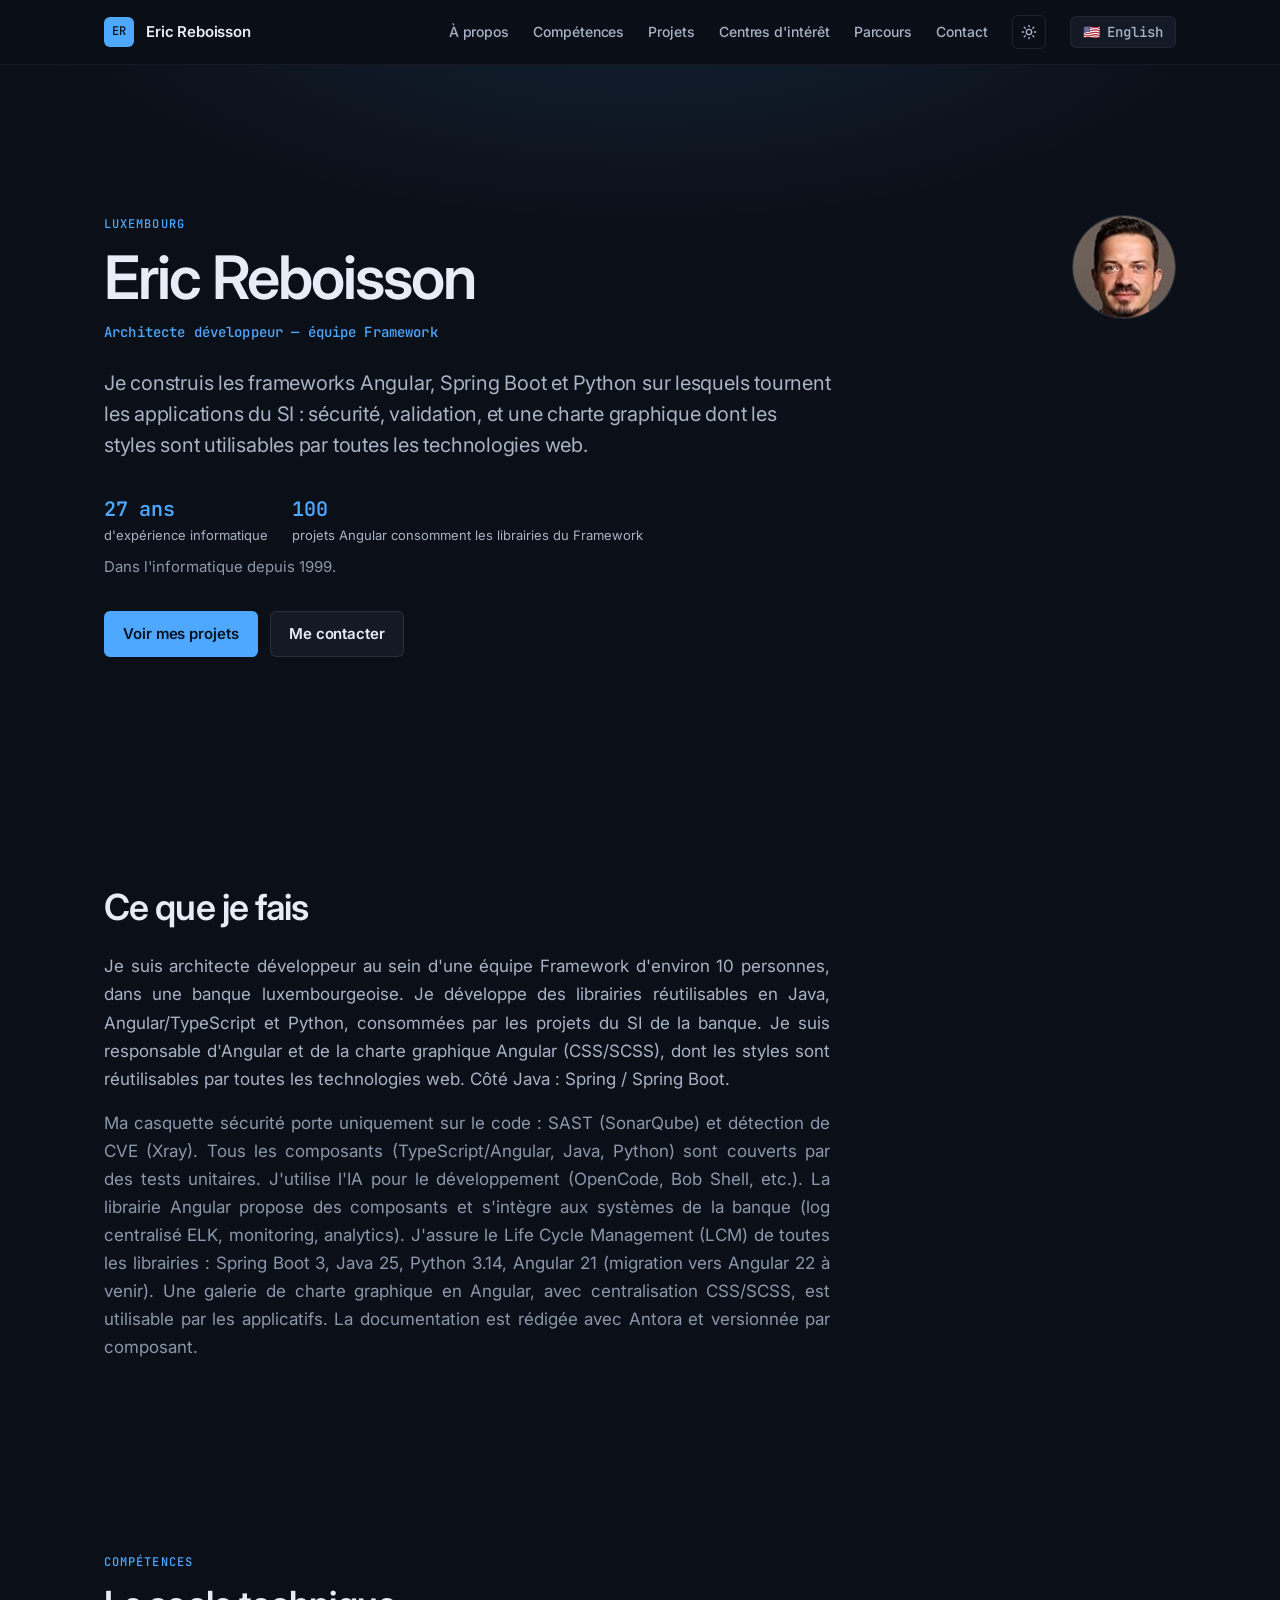
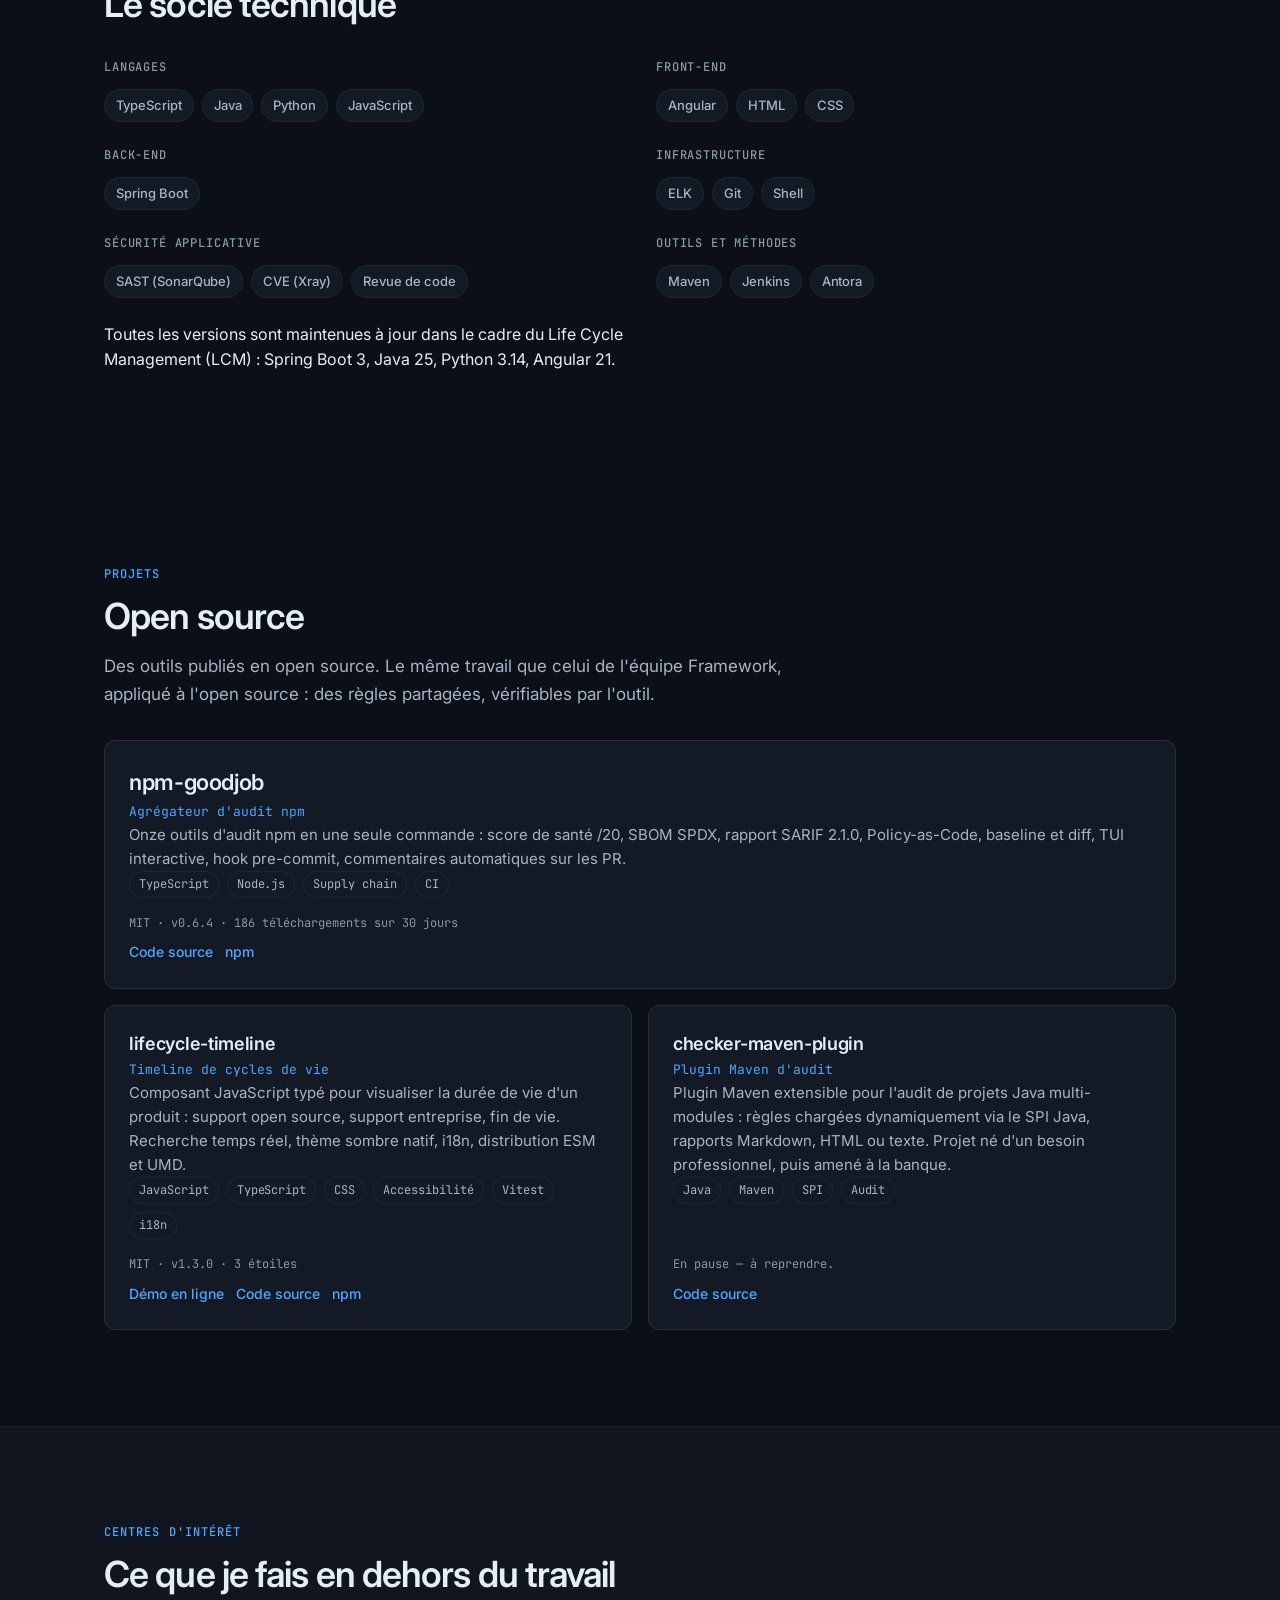
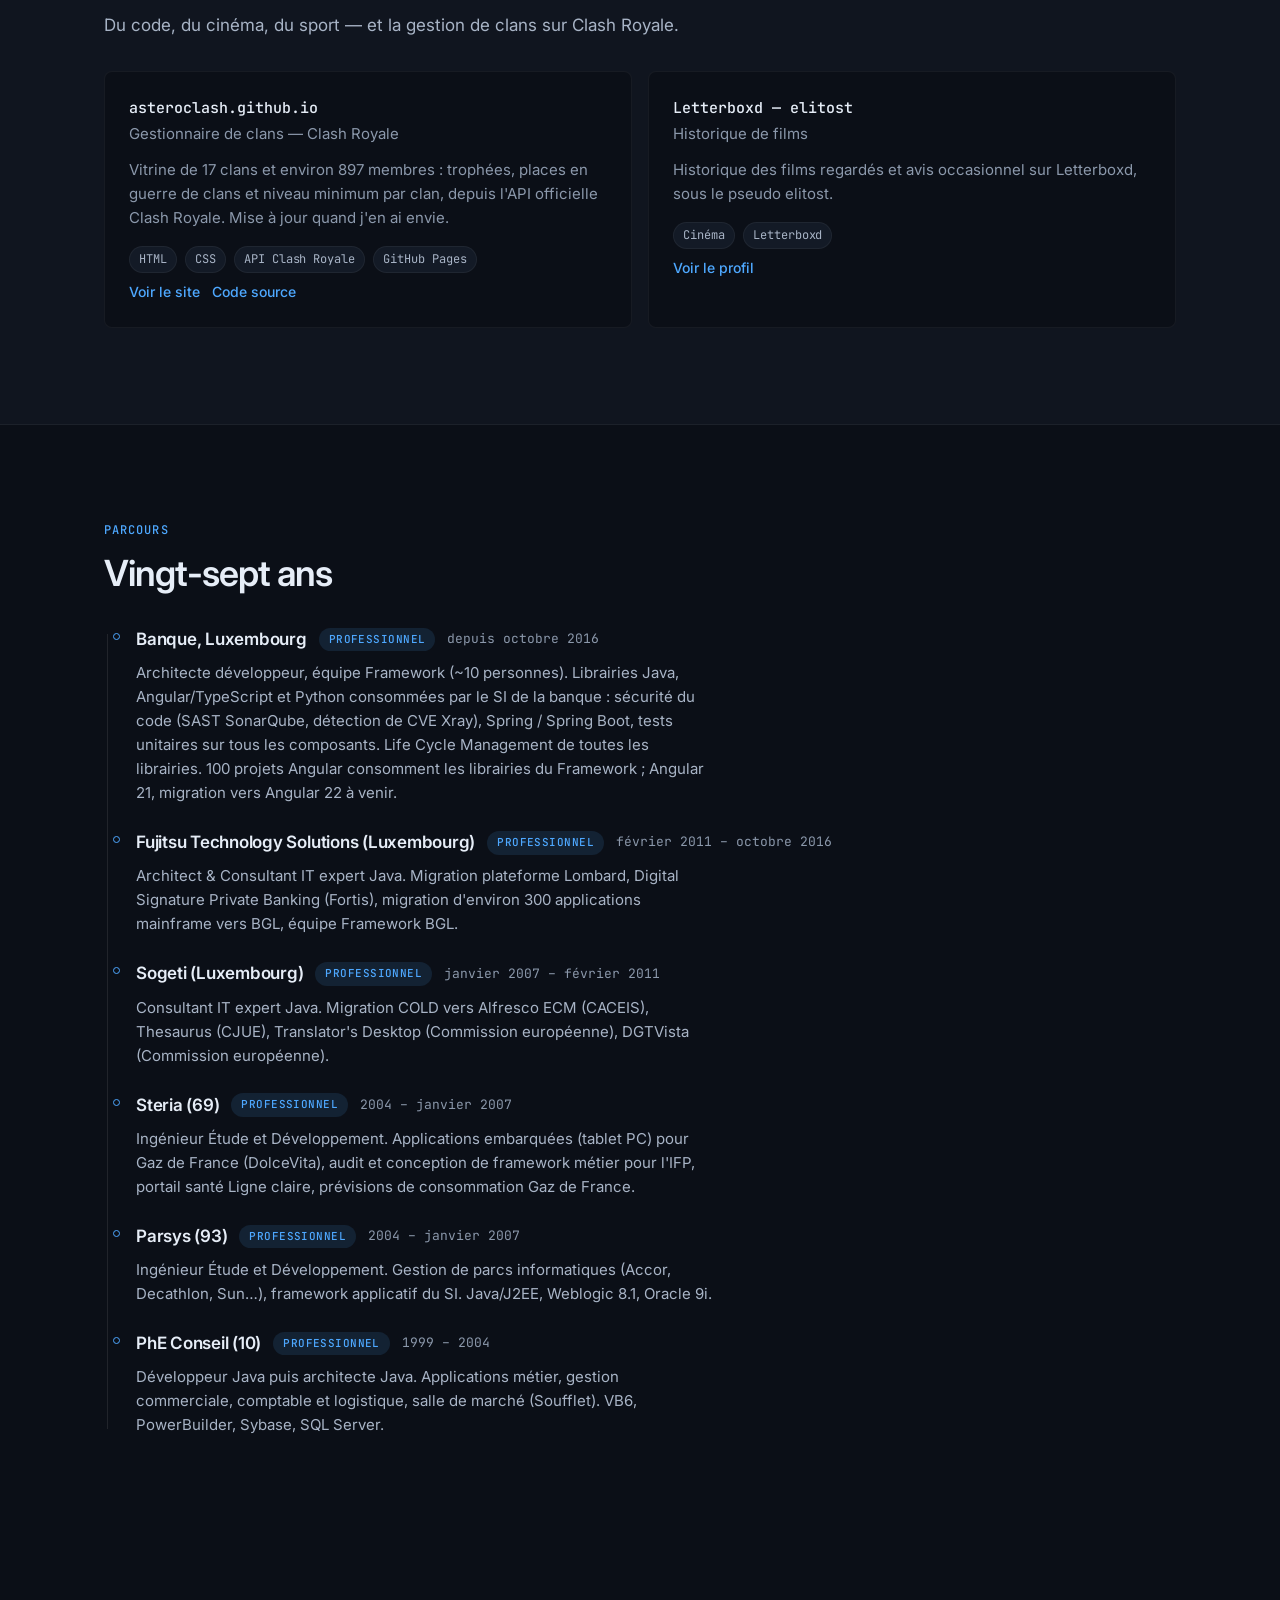
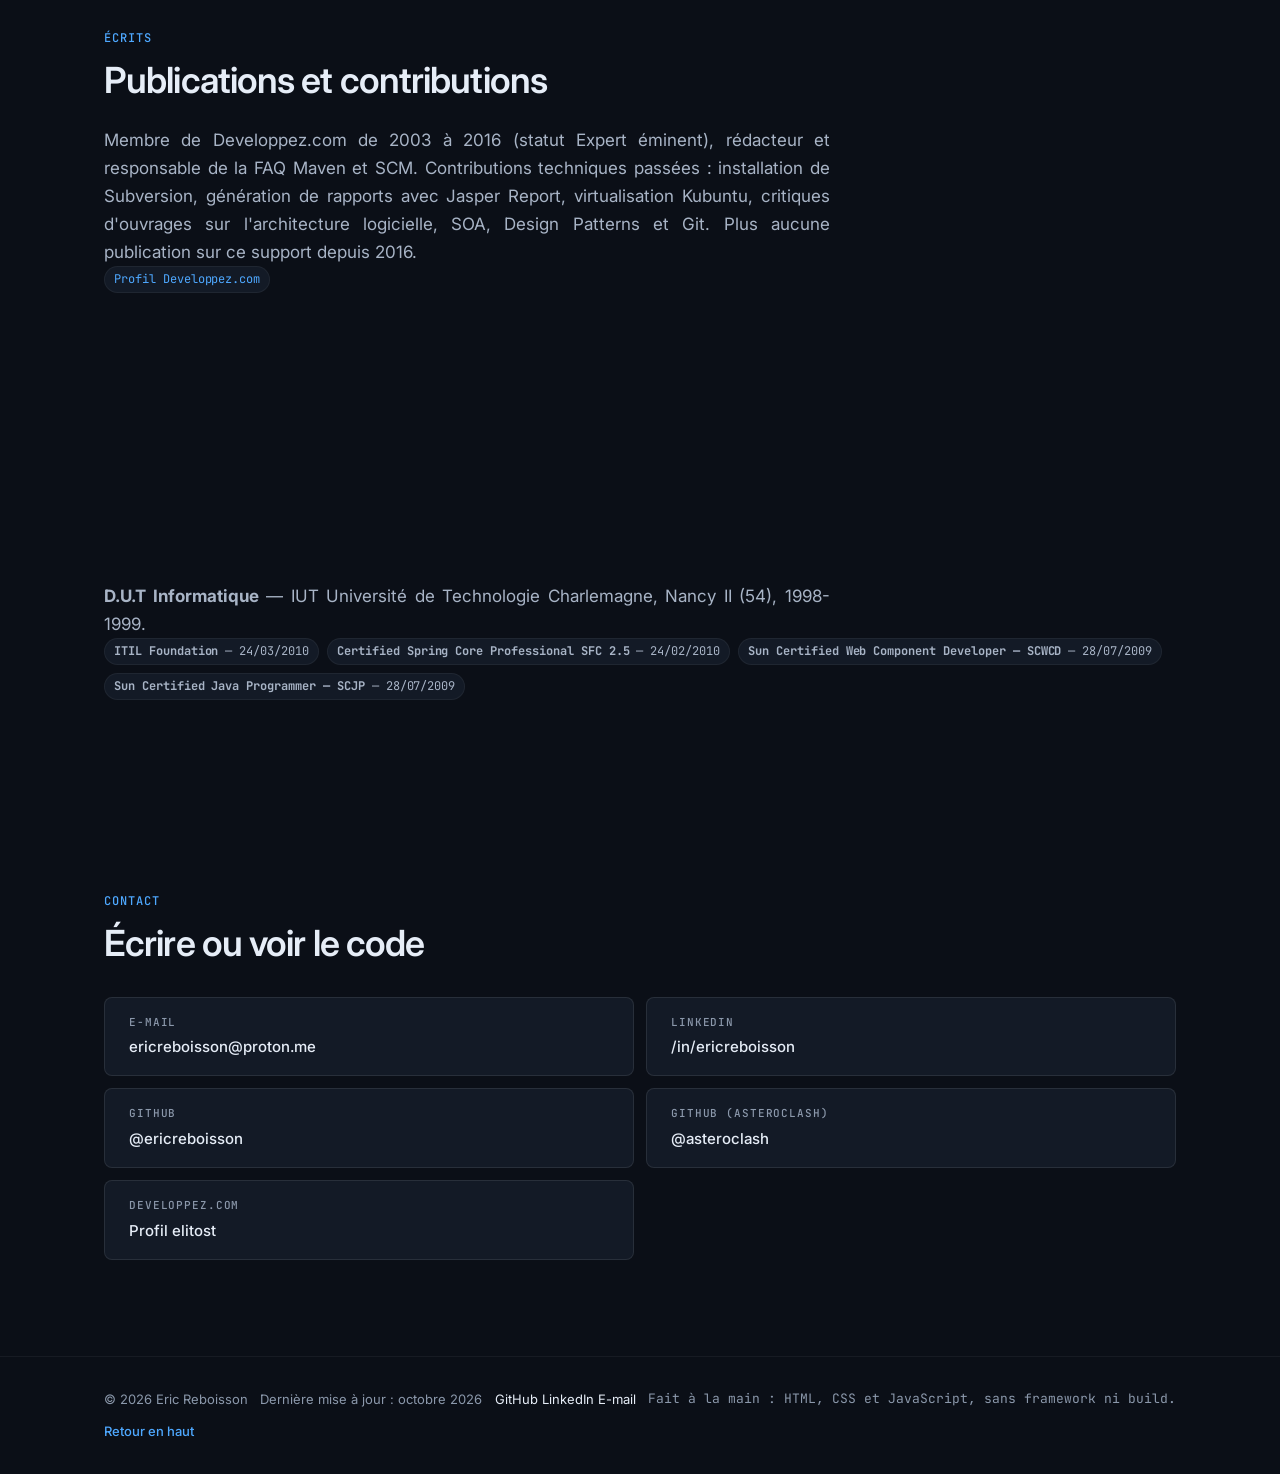
==== commit 9b437e29: "Restaurer email et LinkedIn reels (contact, pied de page, JSON-LD) - E-mail : mailto:ericreboisson@p" ====
--- a/index.html
+++ b/index.html
@@ -54,6 +54,7 @@
     "url": "https://ericreboisson.github.io/",
     "sameAs": [
       "https://github.com/ericreboisson",
+      "https://www.linkedin.com/in/ericreboisson/",
       "https://www.developpez.com/user/profil/23974/elitost"
     ],
     "address": {
@@ -595,11 +596,13 @@
         <ul class="contact-list">
           <li class="contact-item reveal" style="--d:2">
             <span class="contact-label">E-mail</span>
-            <span class="contact-value placeholder" aria-label="Adresse e-mail à compléter">[EMAIL]</span>
+            <a class="contact-value" href="mailto:ericreboisson@proton.me">ericreboisson@proton.me</a>
           </li>
           <li class="contact-item reveal" style="--d:3">
             <span class="contact-label">LinkedIn</span>
-            <span class="contact-value placeholder" aria-label="Profil LinkedIn à compléter">[LIEN_LINKEDIN]</span>
+            <a class="contact-value" href="https://www.linkedin.com/in/ericreboisson/" target="_blank" rel="noopener noreferrer">
+              /in/ericreboisson<span class="sr-only"> (ouvre un nouvel onglet)</span>
+            </a>
           </li>
           <li class="contact-item reveal" style="--d:4">
             <span class="contact-label">GitHub</span>
@@ -634,8 +637,8 @@
       <p class="footer-updated">Dernière mise à jour : octobre 2026</p>
       <p class="footer-contact">
         <a href="https://github.com/ericreboisson" target="_blank" rel="noopener noreferrer">GitHub<span class="sr-only"> (ouvre un nouvel onglet)</span></a>
-        <span class="placeholder" aria-label="LinkedIn à compléter">[LIEN_LINKEDIN]</span>
-        <span class="placeholder" aria-label="E-mail à compléter">[EMAIL]</span>
+        <a href="https://www.linkedin.com/in/ericreboisson/" target="_blank" rel="noopener noreferrer">LinkedIn<span class="sr-only"> (ouvre un nouvel onglet)</span></a>
+        <a href="mailto:ericreboisson@proton.me">E-mail</a>
       </p>
       <p class="footer-note">Fait à la main : HTML, CSS et JavaScript, sans framework ni build.</p>
       <a class="footer-top" href="#accueil">Retour en haut</a>
